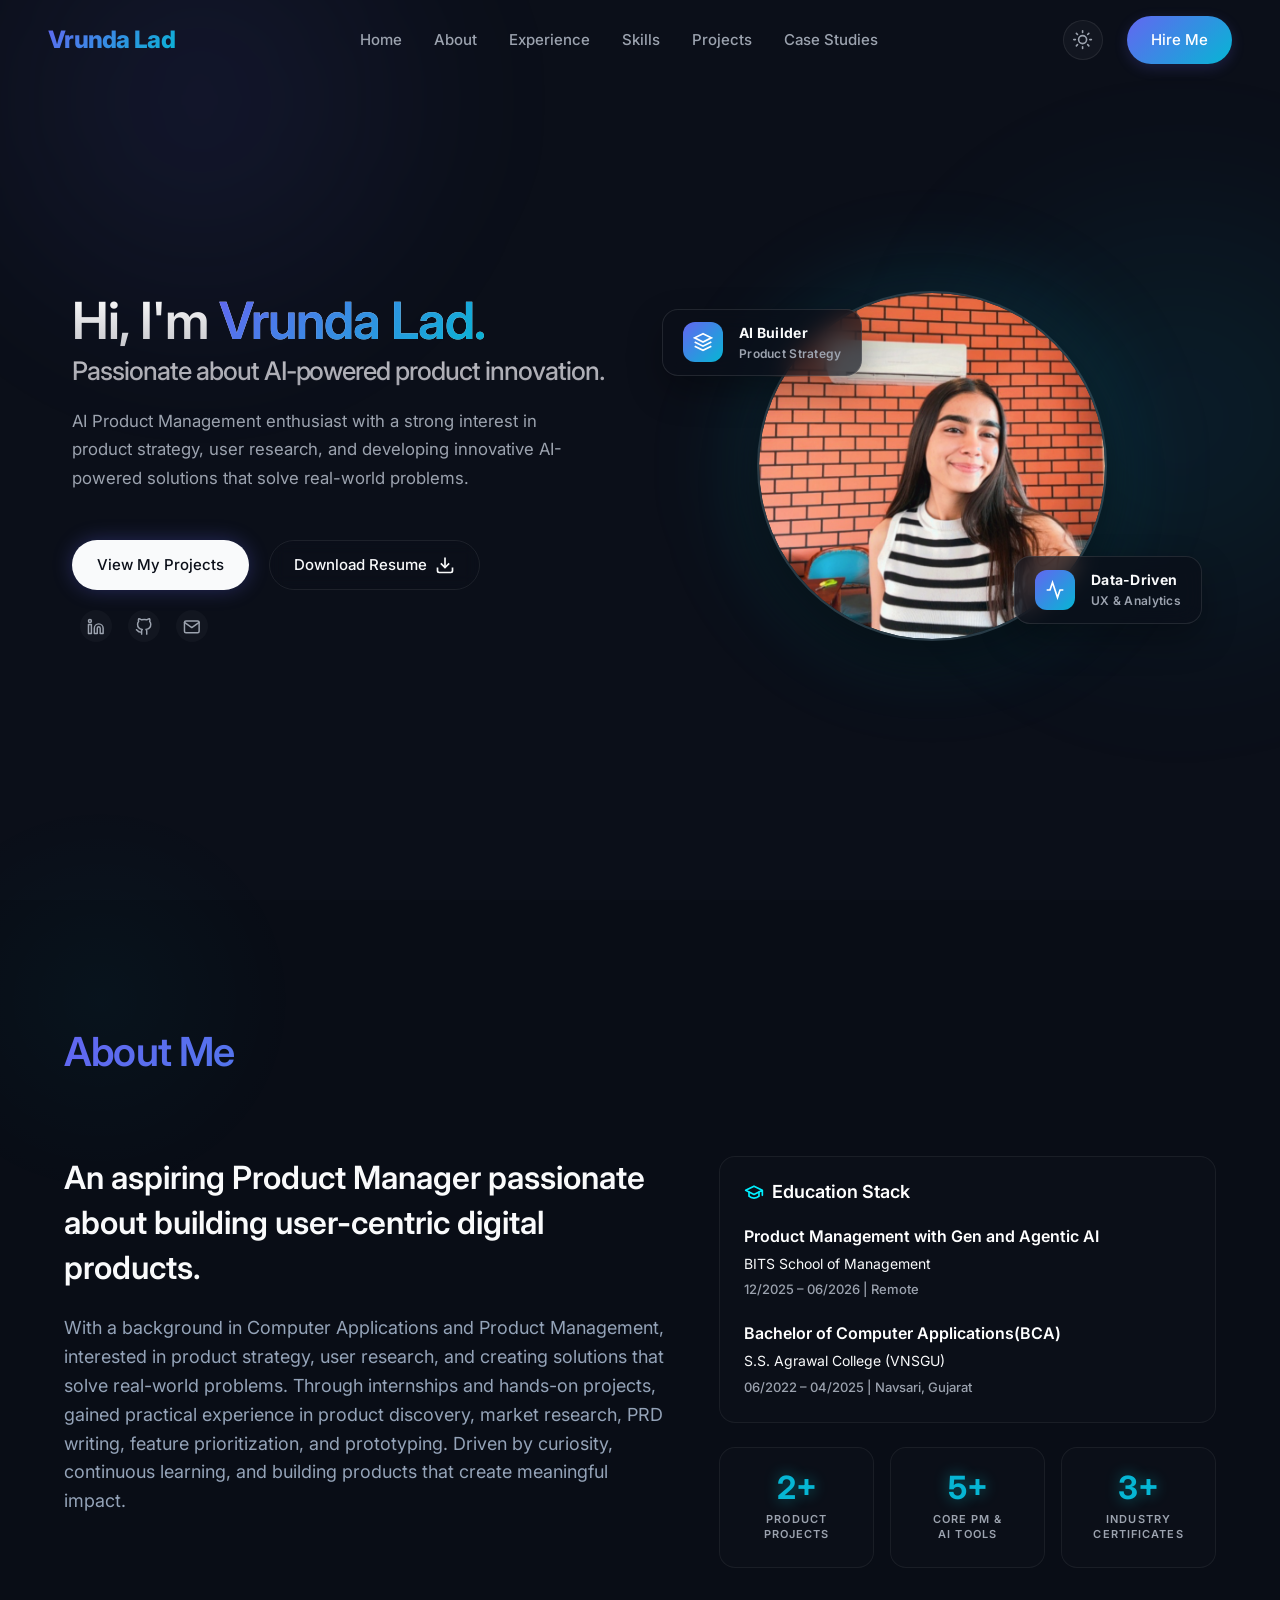
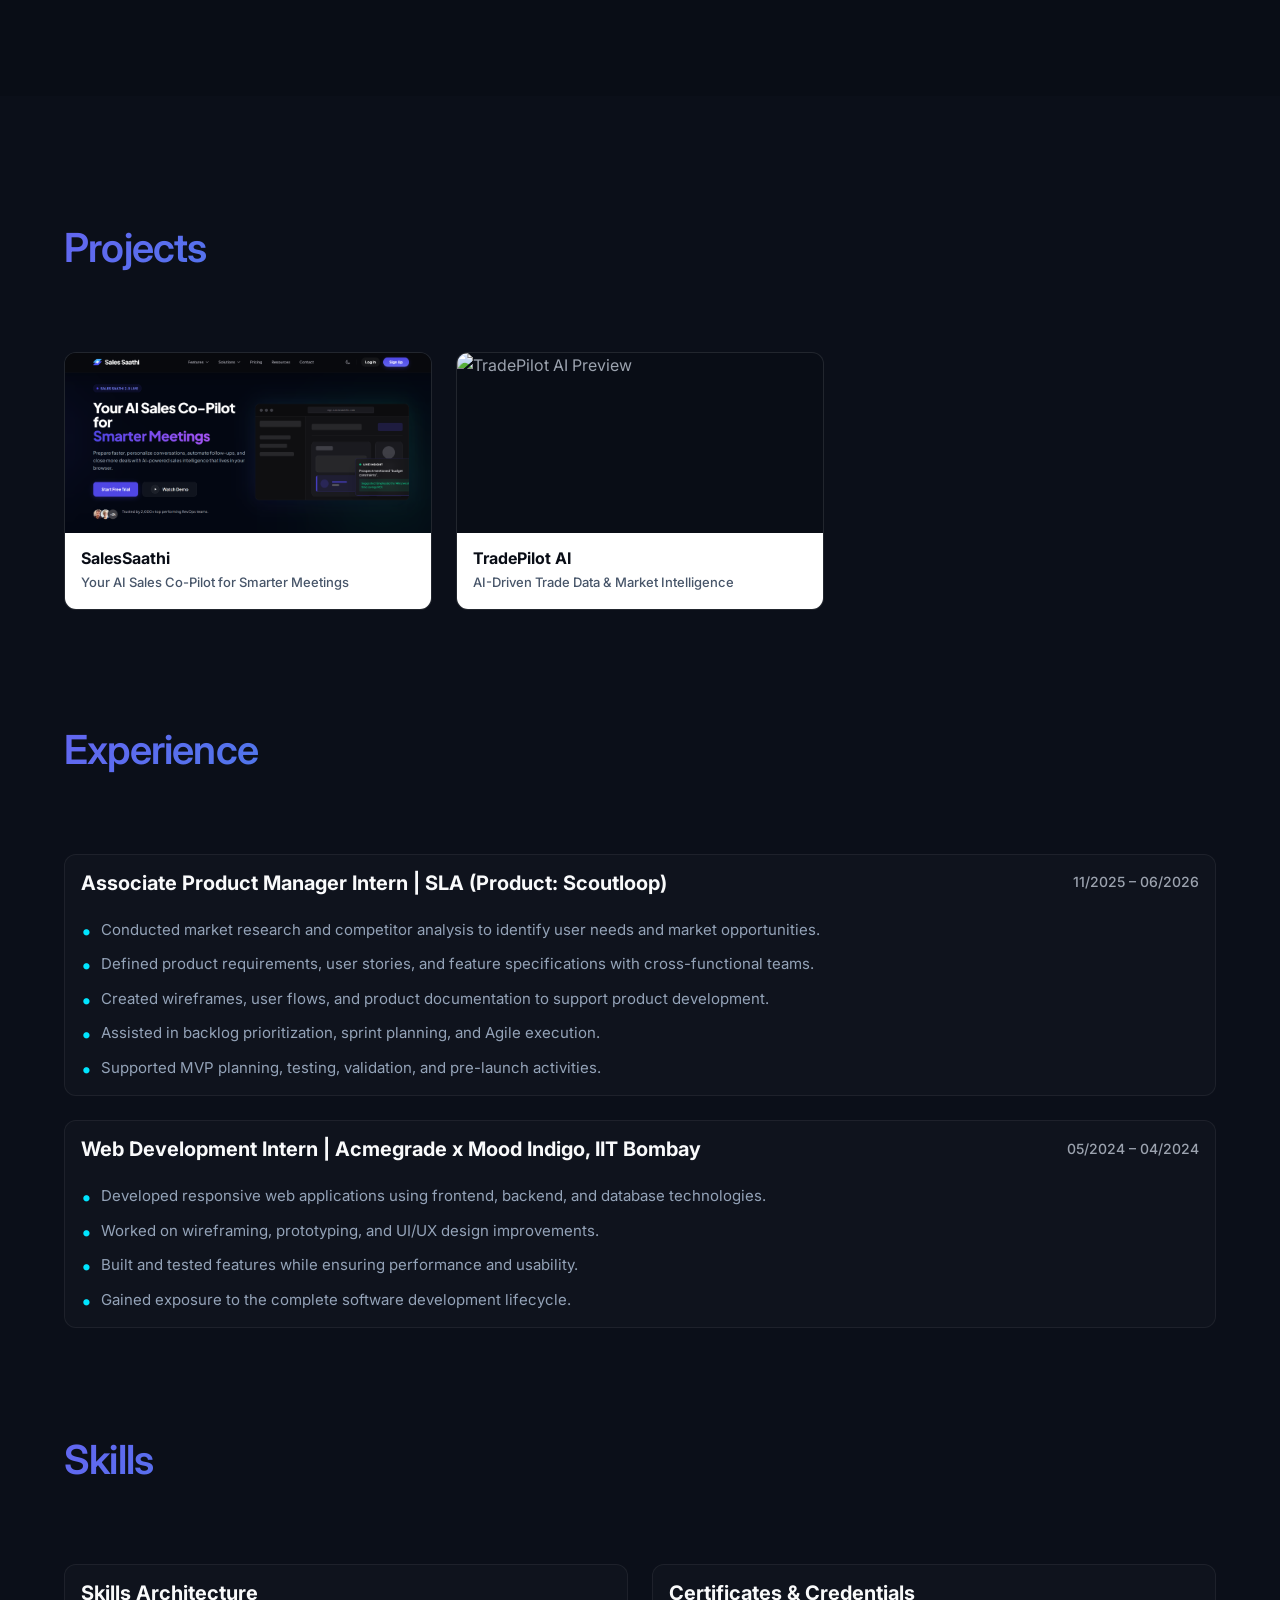
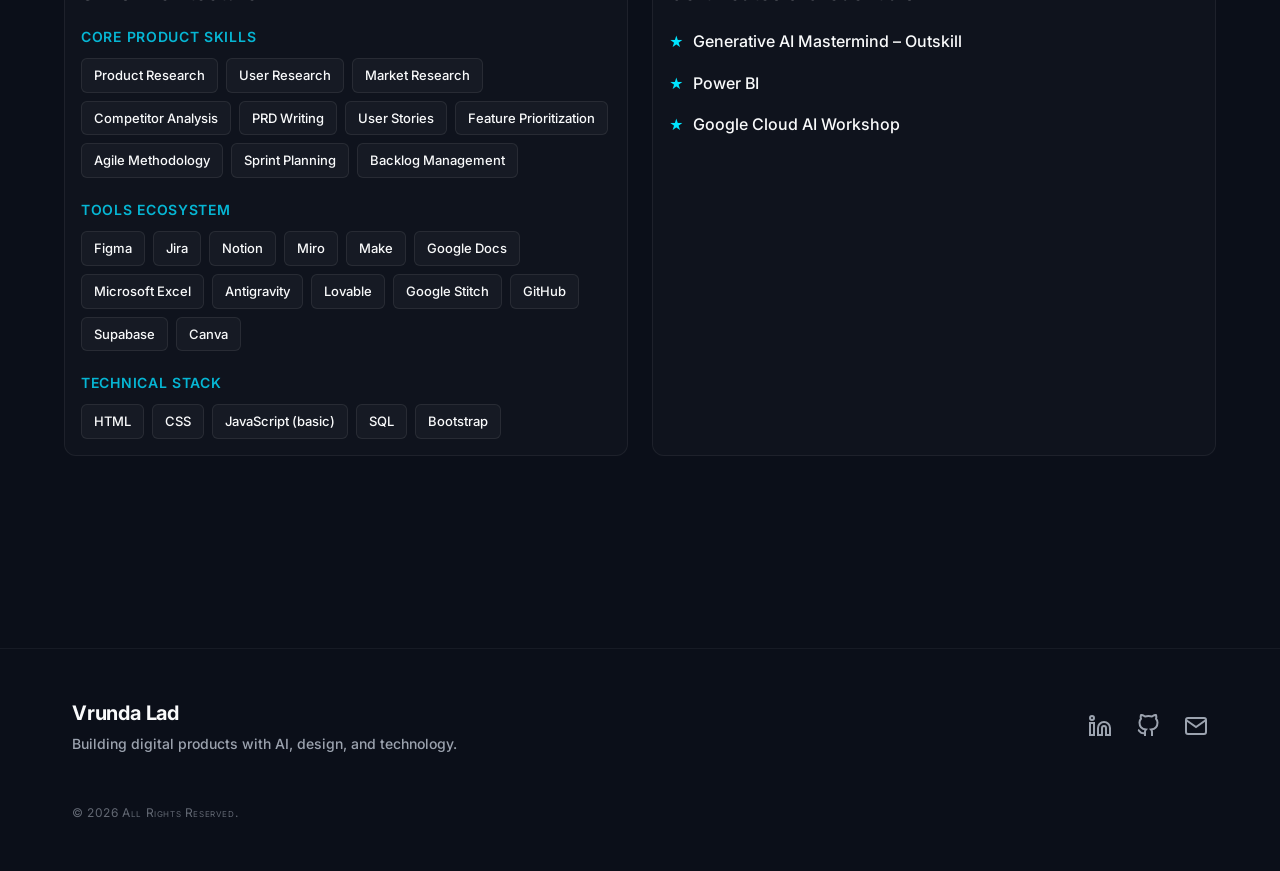
==== index.html @ c56abe82 "all changes" ====
<!DOCTYPE html>
<html lang="en" data-theme="dark">
<head>
    <meta charset="UTF-8">
    <meta name="viewport" content="width=device-width, initial-scale=1.0">
    <title>Portfolio | Associate Product Manager & AI Builder</title>
    <meta name="description" content="I build user-centric digital products using research, design, AI, and technology.">
    
    <!-- Fonts -->
    <link rel="preconnect" href="https://fonts.googleapis.com">
    <link rel="preconnect" href="https://fonts.gstatic.com" crossorigin>
    <link href="https://fonts.googleapis.com/css2?family=Inter:wght@300;400;500;600;700&display=swap" rel="stylesheet">
    
    <!-- CSS -->
    <link rel="stylesheet" href="styles.css">
    
    <!-- Favicon -->
    <link rel="icon" href="data:image/svg+xml,<svg xmlns='http://www.w3.org/2000/svg' viewBox='0 0 100 100'><rect width='100' height='100' rx='20' fill='%230B0F19'/><text x='50' y='55' font-family='Arial, sans-serif' font-size='45' font-weight='bold' fill='%2306B6D4' text-anchor='middle' dominant-baseline='middle'>VL</text></svg>">
</head>
<body>
    <!-- Background Glow Elements -->
    <div class="bg-glow glow-top"></div>
    <div class="bg-glow glow-bottom"></div>

    <!-- Navigation -->
    <nav id="navbar" class="glass-nav">
        <div class="nav-container-full">
            <div class="nav-brand">
                <a href="#home" class="logo">
                    <span class="logo-text text-gradient">Vrunda Lad</span>
                </a>
            </div>
            <div class="nav-menu">
                <ul class="nav-links">
                    <li><a href="#home" class="nav-link">Home</a></li>
                    <li><a href="#about" class="nav-link">About</a></li>
                    <li><a href="#experience" class="nav-link">Experience</a></li>
                    <li><a href="#expertise" class="nav-link">Skills</a></li>
                    <li><a href="#projects" class="nav-link">Projects</a></li>
                    <li><a href="#case-study" class="nav-link">Case Studies</a></li>
                    <!-- <li><a href="#certifications" class="nav-link">Certificates</a></li> -->

                </ul>
            </div>
            <div class="nav-actions">

                <button class="theme-toggle btn-magnetic" id="theme-toggle" aria-label="Toggle Theme">
                    <svg class="sun-icon" viewBox="0 0 24 24" fill="none" stroke="currentColor" stroke-width="2" stroke-linecap="round" stroke-linejoin="round"><circle cx="12" cy="12" r="5"></circle><line x1="12" y1="1" x2="12" y2="3"></line><line x1="12" y1="21" x2="12" y2="23"></line><line x1="4.22" y1="4.22" x2="5.64" y2="5.64"></line><line x1="18.36" y1="18.36" x2="19.78" y2="19.78"></line><line x1="1" y1="12" x2="3" y2="12"></line><line x1="21" y1="12" x2="23" y2="12"></line><line x1="4.22" y1="19.78" x2="5.64" y2="18.36"></line><line x1="18.36" y1="5.64" x2="19.78" y2="4.22"></line></svg>
                    <svg class="moon-icon" viewBox="0 0 24 24" fill="none" stroke="currentColor" stroke-width="2" stroke-linecap="round" stroke-linejoin="round"><path d="M21 12.79A9 9 0 1 1 11.21 3 7 7 0 0 0 21 12.79z"></path></svg>
                </button>
                <a href="mailto:vrundalad49@gmail.com" class="btn btn-accent btn-magnetic">Hire Me</a>
                <button class="mobile-menu-btn" aria-label="Open Menu">
                    <span></span>
                    <span></span>
                    <span></span>
                </button>
            </div>
        </div>
    </nav>

    <main>
        <!-- Advanced Hero Section -->
        <header id="home" class="hero section reveal">
            <div class="container hero-grid">
                
                <!-- Left: Persuasion & Narrative -->
                <div class="hero-left">

                    <h3 class="hero-title animate-text-reveal">
                        Hi, I'm <span class="text-gradient">Vrunda Lad.</span><br>
                        <span style="font-size: 0.5em; display: block; margin-top: 0.2em; font-weight: 500;">Passionate about AI-powered product innovation.</span>
                    </h3>
                    
                    <p class="hero-subtitle animate-text-reveal" style="animation-delay: 0.1s;">
                        AI Product Management enthusiast with a strong interest in product strategy, user research, and developing innovative AI-powered solutions that solve real-world problems.
                    </p>
                    
                    <div class="hero-actions">
                        <a href="#projects" class="btn btn-primary btn-glow btn-magnetic">
                            View My Projects
                        </a>
                        <a href="#resume" class="btn btn-ghost btn-magnetic">
                            Download Resume
                            <svg class="btn-icon" viewBox="0 0 24 24" fill="none" stroke="currentColor" stroke-width="2"><path d="M21 15v4a2 2 0 0 1-2 2H5a2 2 0 0 1-2-2v-4"/><polyline points="7 10 12 15 17 10"/><line x1="12" y1="15" x2="12" y2="3"/></svg>
                        </a>
                        <div style="display: flex; gap: 1rem; margin-left: 0.5rem;">
                            <a href="https://www.linkedin.com/in/vrunda-lad-79642b2a3?utm_source=share_via&utm_content=profile&utm_medium=member_android" target="_blank" class="social-icon" aria-label="LinkedIn">
                                <svg viewBox="0 0 24 24" fill="none" stroke="currentColor" stroke-width="2" stroke-linecap="round" stroke-linejoin="round"><path d="M16 8a6 6 0 0 1 6 6v7h-4v-7a2 2 0 0 0-2-2 2 2 0 0 0-2 2v7h-4v-7a6 6 0 0 1 6-6z"></path><rect x="2" y="9" width="4" height="12"></rect><circle cx="4" cy="4" r="2"></circle></svg>
                            </a>
                            <a href="#" class="social-icon" aria-label="GitHub">
                                <svg viewBox="0 0 24 24" fill="none" stroke="currentColor" stroke-width="2" stroke-linecap="round" stroke-linejoin="round"><path d="M9 19c-5 1.5-5-2.5-7-3m14 6v-3.87a3.37 3.37 0 0 0-.94-2.61c3.14-.35 6.44-1.54 6.44-7A5.44 5.44 0 0 0 20 4.77 5.07 5.07 0 0 0 19.91 1S18.73.65 16 2.48a13.38 13.38 0 0 0-7 0C6.27.65 5.09 1 5.09 1A5.07 5.07 0 0 0 5 4.77a5.44 5.44 0 0 0-1.5 3.78c0 5.42 3.3 6.61 6.44 7A3.37 3.37 0 0 0 9 18.13V22"></path></svg>
                            </a>
                            <a href="mailto:vrundalad49@gmail.com" class="social-icon" aria-label="Email">
                                <svg viewBox="0 0 24 24" fill="none" stroke="currentColor" stroke-width="2" stroke-linecap="round" stroke-linejoin="round"><path d="M4 4h16c1.1 0 2 .9 2 2v12c0 1.1-.9 2-2 2H4c-1.1 0-2-.9-2-2V6c0-1.1.9-2 2-2z"></path><polyline points="22,6 12,13 2,6"></polyline></svg>
                            </a>

                        </div>
                    </div>
                </div>

                <!-- Right: Profile Image Showcase -->
                <div class="hero-right" oncontextmenu="return false;" ondragstart="return false;" style="user-select: none; -webkit-user-drag: none;">
                    <div class="profile-showcase">
                        <div class="profile-glow" style="animation: none !important;"></div>
                        <div class="profile-image-container" style="position: relative;">
                            <!-- Vrunda Lad Profile Photo -->
                            <img src="./profile.jpg" alt="Vrunda Lad" class="profile-img" style="pointer-events: none; -webkit-user-drag: none; user-select: none;">
                        </div>
                        
                        <!-- Floating Tech Badge 1 -->
                        <div class="floating-badge badge-1" style="animation: none !important;">
                            <div class="badge-icon">
                                <svg viewBox="0 0 24 24" fill="none" stroke="currentColor" stroke-width="2"><path d="M12 2L2 7l10 5 10-5-10-5zM2 17l10 5 10-5M2 12l10 5 10-5"></path></svg>
                            </div>
                            <div class="badge-text">
                                <span class="badge-title">AI Builder</span>
                                <span class="badge-desc">Product Strategy</span>
                            </div>
                        </div>

                        <!-- Floating Tech Badge 2 -->
                        <div class="floating-badge badge-2" style="animation: none !important;">
                            <div class="badge-icon">
                                <svg viewBox="0 0 24 24" fill="none" stroke="currentColor" stroke-width="2"><polyline points="22 12 18 12 15 21 9 3 6 12 2 12"></polyline></svg>
                            </div>
                            <div class="badge-text">
                                <span class="badge-title">Data-Driven</span>
                                <span class="badge-desc">UX & Analytics</span>
                            </div>
                        </div>
                    </div>
                </div>
            </div>
        </header>

        <!-- About Section (Bento Architecture) -->
        <section id="about" class="section reveal dashboard-about" style="background-color: #090D16; position: relative;">
            <!-- Glowing radial blob -->
            <div style="position: absolute; top: -100px; left: -100px; width: 400px; height: 400px; background: radial-gradient(circle, rgba(0,240,255,0.03) 0%, transparent 70%); border-radius: 50%; pointer-events: none; z-index: 0;"></div>
            
            <div class="dashboard-container" style="position: relative; z-index: 1;">
                <div class="section-header text-center" style="margin-bottom: 40px;">
                    <h2 class="section-title" style="font-size: 2.5rem; margin-bottom: 1rem;">About Me</h2>
                </div>
                
                <!-- 55/45 Outer Grid -->
                <div class="dash-grid-top dash-grid-about">
                    
                    <!-- Left Column: About Me -->
                    <div class="dash-bio-column reveal-fade-in" style="padding-top: 0;">
                        
                        <h2 class="dash-about-heading" style="font-size: 32px; font-weight: 600; color: var(--c-white); line-height: 1.4; margin-top: 0; margin-bottom: 24px;">An aspiring Product Manager passionate about building user-centric digital products.</h2>
                        
                        <p style="font-size: 18px; line-height: 1.6; color: #94A3B8; margin: 0;">With a background in Computer Applications and Product Management, interested in product strategy, user research, and creating solutions that solve real-world problems. Through internships and hands-on projects, gained practical experience in product discovery, market research, PRD writing, feature prioritization, and prototyping. Driven by curiosity, continuous learning, and building products that create meaningful impact.</p>
                    </div>
                    
                    <!-- Right Column: SaaS Dashboard Stack -->
                    <div class="dash-cards-column" style="display: flex; flex-direction: column; gap: 24px;">
                        
                        <!-- Card 1: Education Stack -->
                        <div class="dash-card" style="background: rgba(255,255,255,0.01); border: 1px solid rgba(255,255,255,0.06); border-radius: 16px; padding: 24px;">
                            <h3 class="dash-card-title" style="display: flex; align-items: center; gap: 8px; margin-bottom: 24px;">
                                <svg width="20" height="20" viewBox="0 0 24 24" fill="none" stroke="#00F0FF" stroke-width="2" stroke-linecap="round" stroke-linejoin="round"><path d="M22 10v6M2 10l10-5 10 5-10 5z"></path><path d="M6 12v5c3 3 9 3 12 0v-5"></path></svg>
                                Education Stack
                            </h3>
                            <div class="dash-list">
                                <div class="dash-list-item-simple">
                                    <h4 class="dash-item-title" style="font-size: 16px; margin-bottom: 4px;">Product Management with Gen and Agentic AI</h4>
                                    <span class="dash-item-subtitle" style="color: var(--c-white); font-size: 14px;">BITS School of Management</span>
                                    <span class="dash-item-meta" style="color: var(--c-gray); font-size: 13px;">12/2025 – 06/2026 | Remote</span>
                                </div>
                                <div class="dash-list-item-simple">
                                    <h4 class="dash-item-title" style="font-size: 16px; margin-bottom: 4px;">Bachelor of Computer Applications(BCA)</h4>
                                    <span class="dash-item-subtitle" style="color: var(--c-white); font-size: 14px;">S.S. Agrawal College (VNSGU)</span>
                                    <span class="dash-item-meta" style="color: var(--c-gray); font-size: 13px;">06/2022 – 04/2025 | Navsari, Gujarat</span>
                                </div>
                            </div>
                        </div>

                        <!-- Card 2: Metrics Grid -->
                        <div class="dash-metrics-grid">
                            <div class="dash-card" style="background: rgba(255,255,255,0.01); border: 1px solid rgba(255,255,255,0.06); border-radius: 16px; padding: 24px; text-align: center; display: flex; flex-direction: column; align-items: center; justify-content: center;">
                                <div style="color: var(--c-cyan); font-size: 32px; font-weight: 700; line-height: 1; margin-bottom: 8px; text-shadow: 0 0 15px rgba(0, 240, 255, 0.4);">2+</div>
                                <div style="color: var(--c-gray); font-size: 11px; font-weight: 600; text-transform: uppercase; letter-spacing: 0.1em; line-height: 1.4;">PRODUCT<br>PROJECTS</div>
                            </div>
                            <div class="dash-card" style="background: rgba(255,255,255,0.01); border: 1px solid rgba(255,255,255,0.06); border-radius: 16px; padding: 24px; text-align: center; display: flex; flex-direction: column; align-items: center; justify-content: center;">
                                <div style="color: var(--c-cyan); font-size: 32px; font-weight: 700; line-height: 1; margin-bottom: 8px; text-shadow: 0 0 15px rgba(0, 240, 255, 0.4);">5+</div>
                                <div style="color: var(--c-gray); font-size: 11px; font-weight: 600; text-transform: uppercase; letter-spacing: 0.1em; line-height: 1.4;">CORE PM &<br>AI TOOLS</div>
                            </div>
                            <div class="dash-card" style="background: rgba(255,255,255,0.01); border: 1px solid rgba(255,255,255,0.06); border-radius: 16px; padding: 24px; text-align: center; display: flex; flex-direction: column; align-items: center; justify-content: center;">
                                <div style="color: var(--c-cyan); font-size: 32px; font-weight: 700; line-height: 1; margin-bottom: 8px; text-shadow: 0 0 15px rgba(0, 240, 255, 0.4);">3+</div>
                                <div style="color: var(--c-gray); font-size: 11px; font-weight: 600; text-transform: uppercase; letter-spacing: 0.1em; line-height: 1.4;">INDUSTRY<br>CERTIFICATES</div>
                            </div>
                        </div>

                    </div>
                </div>
            </div>
        </section>

        <!-- Experience & Projects Showcase Section -->
        <section id="experience-showcase" class="section reveal dashboard-about">
            <div class="dashboard-container">
                <!-- Section 1: Featured Product Projects -->
                <div id="projects" class="section-header text-center" style="margin-bottom: 40px;">
                    <h2 class="section-title" style="font-size: 2.5rem; margin-bottom: 1rem;">Projects</h2>
                </div>
                <div class="project-thumbnail-grid">
                    <!-- Project 1: SalesSaathi -->
                    <div class="project-thumbnail-card" onclick="window.location.href='salessaathi.html'">
                        <div class="project-image-wrapper">
                            <img src="salessaathi.png" alt="SalesSaathi Preview">
                        </div>
                        <div class="project-title-bar">
                            <h4>SalesSaathi</h4>
                            <p>Your AI Sales Co-Pilot for Smarter Meetings</p>
                        </div>
                    </div>
                    
                    <!-- Project 2: TradePilot AI -->
                    <div class="project-thumbnail-card" onclick="window.location.href='tradepilot.html'">
                        <div class="project-image-wrapper">
                            <img src="https://images.unsplash.com/photo-1611162617474-5b21e879e113?auto=format&fit=crop&w=600&q=80" alt="TradePilot AI Preview">
                        </div>
                        <div class="project-title-bar">
                            <h4>TradePilot AI</h4>
                            <p>AI-Driven Trade Data & Market Intelligence</p>
                        </div>
                    </div>
                </div>
                
                <!-- Hidden Project Data for Modal Injection -->
                <div id="project-data-salessaathi" style="display: none;">
                    <div style="display: flex; justify-content: space-between; align-items: center; margin-bottom: 16px; flex-wrap: wrap; gap: 8px;">
                        <h4 style="color: var(--c-white); font-size: 24px; font-weight: 700; margin: 0;">SalesSaathi</h4>
                        <span style="color: var(--c-gray); font-size: 14px; font-weight: 500;">01/2026 – 06/2026</span>
                    </div>
                    <div style="display: flex; gap: 8px; flex-wrap: wrap; margin-bottom: 24px;">
                        <a href="https://www.figma.com/design/vhlQrPaeBIJ8LLnq3ReT4d/sales_saathi?node-id=0-1&t=uH8ctWRYlvKgRRqF-1" target="_blank" class="dash-tag dash-tag-link">
                            Figma
                            <svg width="12" height="12" viewBox="0 0 24 24" fill="none" stroke="currentColor" stroke-width="2" stroke-linecap="round" stroke-linejoin="round"><path d="M18 13v6a2 2 0 0 1-2 2H5a2 2 0 0 1-2-2V8a2 2 0 0 1 2-2h6"></path><polyline points="15 3 21 3 21 9"></polyline><line x1="10" y1="14" x2="21" y2="3"></line></svg>
                        </a>
                        <span class="dash-tag">Jira</span>
                        <span class="dash-tag">Antigravity</span>
                        <span class="dash-tag">Google Stitch</span>
                        <span class="dash-tag">Gemini</span>
                        <span class="dash-tag">Supabase</span>
                    </div>
                    <ul class="dash-bullet-list">
                        <li>Led product discovery, MVP planning, and feature prioritization for a B2B SaaS platform</li>
                        <li>Defined user flows, feature architecture, and product requirements</li>
                        <li>Designed wireframes, high-fidelity UI, and interactive prototypes in Figma</li>
                        <li>Built responsive frontend screens and validated usability.</li>
                    </ul>
                </div>
                
                <div id="project-data-tradepilot" style="display: none;">
                    <div style="display: flex; justify-content: space-between; align-items: center; margin-bottom: 16px; flex-wrap: wrap; gap: 8px;">
                        <h4 style="color: var(--c-white); font-size: 24px; font-weight: 700; margin: 0;">TradePilot AI</h4>
                        <span style="color: var(--c-gray); font-size: 14px; font-weight: 500;"></span>
                    </div>
                    <div style="display: flex; gap: 8px; flex-wrap: wrap; margin-bottom: 24px;">
                        <span class="dash-tag">Supabase</span>
                        <span class="dash-tag">Jira</span>
                        <span class="dash-tag">Figma</span>
                    </div>
                    <ul class="dash-bullet-list">
                        <li>Defined product vision, PRD, roadmap, and MVP scope from ideation to execution</li>
                        <li>Conducted user research and competitor analysis to identify product opportunities</li>
                        <li>Managed Agile workflows, epics, user stories, and sprint planning</li>
                        <li>Designed end-to-end user experience and integrated backend services using Supabase.</li>
                    </ul>
                </div>




                <!-- Section 2: Professional Deep-Dive -->
                <div id="experience" class="section-header text-center" style="margin-top: 60px; margin-bottom: 40px;">
                    <h2 class="section-title" style="font-size: 2.5rem; margin-bottom: 1rem;">Experience</h2>
                </div>
                <div class="dash-cards-column" style="gap: 24px; margin-bottom: 24px;">
                    <!-- Associate Product Manager Intern -->
                    <div class="dash-card dash-card-compact">
                        <div style="display: flex; justify-content: space-between; align-items: center; margin-bottom: 24px;">
                            <h4 style="color: var(--c-white); font-size: 20px; font-weight: 700;">Associate Product Manager Intern | SLA (Product: Scoutloop)</h4>
                            <span style="color: var(--c-gray); font-size: 14px; font-weight: 500;">11/2025 – 06/2026</span>
                        </div>
                        <ul class="dash-bullet-list">
                            <li>Conducted market research and competitor analysis to identify user needs and market opportunities.</li>
                            <li>Defined product requirements, user stories, and feature specifications with cross-functional teams.</li>
                            <li>Created wireframes, user flows, and product documentation to support product development.</li>
                            <li>Assisted in backlog prioritization, sprint planning, and Agile execution.</li>
                            <li>Supported MVP planning, testing, validation, and pre-launch activities.</li>
                        </ul>
                    </div>
                    <!-- Web Development Intern -->
                    <div class="dash-card dash-card-compact">
                        <div style="display: flex; justify-content: space-between; align-items: center; margin-bottom: 24px;">
                            <h4 style="color: var(--c-white); font-size: 20px; font-weight: 700;">Web Development Intern | Acmegrade x Mood Indigo, IIT Bombay</h4>
                            <span style="color: var(--c-gray); font-size: 14px; font-weight: 500;">05/2024 – 04/2024</span>
                        </div>
                        <ul class="dash-bullet-list">
                            <li>Developed responsive web applications using frontend, backend, and database technologies.</li>
                            <li>Worked on wireframing, prototyping, and UI/UX design improvements.</li>
                            <li>Built and tested features while ensuring performance and usability.</li>
                            <li>Gained exposure to the complete software development lifecycle.</li>
                        </ul>
                    </div>
                </div>

                <!-- Section 3: Bottom Split Grid (Skills) -->
                <div id="expertise" class="section-header text-center" style="margin-top: 60px; margin-bottom: 40px;">
                    <h2 class="section-title" style="font-size: 2.5rem; margin-bottom: 1rem;">Skills</h2>
                </div>
                <div class="dash-grid-top" style="gap: 24px;">
                    <!-- Left Card: Skills Architecture -->
                    <div class="dash-card dash-card-compact">
                        <h4 style="color: var(--c-white); font-size: 20px; font-weight: 700; margin-bottom: 24px;">Skills Architecture</h4>
                        
                        <h5 style="color: var(--c-cyan); font-size: 14px; text-transform: uppercase; letter-spacing: 0.05em; margin-bottom: 12px;">Core Product Skills</h5>
                        <div style="display: flex; flex-wrap: wrap; gap: 8px; margin-bottom: 24px;">
                            <span class="dash-tag">Product Research</span>
                            <span class="dash-tag">User Research</span>
                            <span class="dash-tag">Market Research</span>
                            <span class="dash-tag">Competitor Analysis</span>
                            <span class="dash-tag">PRD Writing</span>
                            <span class="dash-tag">User Stories</span>
                            <span class="dash-tag">Feature Prioritization</span>
                            <span class="dash-tag">Agile Methodology</span>
                            <span class="dash-tag">Sprint Planning</span>
                            <span class="dash-tag">Backlog Management</span>
                        </div>

                        <h5 style="color: var(--c-cyan); font-size: 14px; text-transform: uppercase; letter-spacing: 0.05em; margin-bottom: 12px;">Tools Ecosystem</h5>
                        <div style="display: flex; flex-wrap: wrap; gap: 8px; margin-bottom: 24px;">
                            <span class="dash-tag">Figma</span>
                            <span class="dash-tag">Jira</span>
                            <span class="dash-tag">Notion</span>
                            <span class="dash-tag">Miro</span>
                            <span class="dash-tag">Make</span>
                            <span class="dash-tag">Google Docs</span>
                            <span class="dash-tag">Microsoft Excel</span>
                            <span class="dash-tag">Antigravity</span>
                            <span class="dash-tag">Lovable</span>
                            <span class="dash-tag">Google Stitch</span>
                            <span class="dash-tag">GitHub</span>
                            <span class="dash-tag">Supabase</span>
                            <span class="dash-tag">Canva</span>
                        </div>

                        <h5 style="color: var(--c-cyan); font-size: 14px; text-transform: uppercase; letter-spacing: 0.05em; margin-bottom: 12px;">Technical Stack</h5>
                        <div style="display: flex; flex-wrap: wrap; gap: 8px;">
                            <span class="dash-tag">HTML</span>
                            <span class="dash-tag">CSS</span>
                            <span class="dash-tag">JavaScript (basic)</span>
                            <span class="dash-tag">SQL</span>
                            <span class="dash-tag">Bootstrap</span>
                        </div>
                    </div>

                    <!-- Right Card: Certificates & Credentials -->
                    <div class="dash-card dash-card-compact">
                        <h4 style="color: var(--c-white); font-size: 20px; font-weight: 700; margin-bottom: 24px;">Certificates & Credentials</h4>
                        <ul class="dash-credentials-list">
                            <li>Generative AI Mastermind – Outskill</li>
                            <li>Power BI</li>
                            <li>Google Cloud AI Workshop</li>
                        </ul>
                    </div>
                </div>
            </div>
        </section>



        <!-- Design & Artifact Showcase Section HELD FOR LATER
        <section id="artifacts" class="section reveal">
            <div class="container">
                <div class="section-header text-center">
                    <h3 class="section-title">Design & Artifact Showcase</h3>
                </div>

                <div class="taxonomy-filters">
                    <div class="filter-track">
                        <button class="filter-pill active" data-filter="all">All Assets</button>
                        <button class="filter-pill" data-filter="wireframes">Wireframes</button>
                        <button class="filter-pill" data-filter="user-flows">User Flows</button>
                        <button class="filter-pill" data-filter="dashboards">Dashboards</button>
                        <button class="filter-pill" data-filter="mobile-ui">Mobile UI</button>
                    </div>
                </div>

                <div class="media-matrix">
                    <div class="artifact-card" data-category="dashboards" data-image="https://images.unsplash.com/photo-1551288049-bebda4e38f71?auto=format&fit=crop&w=800&q=80">
                        <div class="artifact-visual">
                            <div class="ambient-glow"></div>
                            <img src="https://images.unsplash.com/photo-1551288049-bebda4e38f71?auto=format&fit=crop&w=800&q=80" alt="SalesAathi Data Dashboard">
                            <span class="tech-badge-abs">Figma</span>
                            <div class="hover-overlay">
                                <span class="overlay-action">View Blueprint Specs</span>
                            </div>
                        </div>
                        <div class="artifact-meta">
                            <h4>SalesAathi Data Dashboard</h4>
                            <p>High-Density B2B Interface</p>
                        </div>
                    </div>

                    <div class="artifact-card" data-category="mobile-ui" data-image="https://images.unsplash.com/photo-1512941937669-90a1b58e7e9c?auto=format&fit=crop&w=800&q=80">
                        <div class="artifact-visual">
                            <div class="ambient-glow"></div>
                            <img src="https://images.unsplash.com/photo-1512941937669-90a1b58e7e9c?auto=format&fit=crop&w=800&q=80" alt="TradePilot iOS App">
                            <span class="tech-badge-abs">Lovable</span>
                            <div class="hover-overlay">
                                <span class="overlay-action">View Mobile Specs</span>
                            </div>
                        </div>
                        <div class="artifact-meta">
                            <h4>TradePilot iOS Layout</h4>
                            <p>Mobile Trading Component System</p>
                        </div>
                    </div>

                    <div class="artifact-card" data-category="user-flows" data-image="https://images.unsplash.com/photo-1618761714954-0b8cd0026356?auto=format&fit=crop&w=1200&q=80">
                        <div class="artifact-visual">
                            <div class="ambient-glow"></div>
                            <img src="https://images.unsplash.com/photo-1618761714954-0b8cd0026356?auto=format&fit=crop&w=1200&q=80" alt="Onboarding User Flow">
                            <span class="tech-badge-abs">Miro</span>
                            <div class="hover-overlay">
                                <span class="overlay-action">View Journey Map</span>
                            </div>
                        </div>
                        <div class="artifact-meta">
                            <h4>Enterprise Onboarding Flow</h4>
                            <p>Behavioral Pathway Mapping</p>
                        </div>
                    </div>

                    <div class="artifact-card" data-category="wireframes" data-image="https://images.unsplash.com/photo-1581291518633-83b4ebd1d83e?auto=format&fit=crop&w=800&q=80">
                        <div class="artifact-visual">
                            <div class="ambient-glow"></div>
                            <img src="https://images.unsplash.com/photo-1581291518633-83b4ebd1d83e?auto=format&fit=crop&w=800&q=80" alt="Low-Fidelity Wireframes">
                            <span class="tech-badge-abs">Balsamiq</span>
                            <div class="hover-overlay">
                                <span class="overlay-action">View Structural Specs</span>
                            </div>
                        </div>
                        <div class="artifact-meta">
                            <h4>Information Architecture</h4>
                            <p>Low-Fidelity Structural Blueprints</p>
                        </div>
                    </div>
                </div>
            </div>
        </section>
        -->



        <!-- Professional Credentials Section
        <section id="certifications" class="section reveal">
            <div class="container">
                <div class="section-header text-center">
                    <h2 class="section-label">06 // TRUST & VALIDATION</h2>
                    <h3 class="section-title">Professional Credentials</h3>
                    <p class="section-description">Verifiable certifications in AI, Data Architecture, and Cloud Engineering.</p>
                </div>
                
                <div class="credentials-grid">
                    
                    <div class="cred-card group">
                        <div class="cred-visual">
                            <div class="cred-glow"></div>
                            <img src="https://images.unsplash.com/photo-1677442136019-21780ecad995?auto=format&fit=crop&w=800&q=80" alt="Generative AI Mastermind">
                        </div>
                        <div class="cred-content">
                            <div class="cred-meta">
                                <h4>Generative AI Mastermind</h4>
                                <p>Top-Tier Tech Academy</p>
                            </div>
                            <a href="#" class="cred-verify-btn">
                                <span>Verify Credential</span>
                                <svg viewBox="0 0 24 24" fill="none" stroke="currentColor" stroke-width="2"><line x1="7" y1="17" x2="17" y2="7"></line><polyline points="7 7 17 7 17 17"></polyline></svg>
                            </a>
                        </div>
                    </div>
                    
                    
                    <div class="cred-card group">
                        <div class="cred-visual">
                            <div class="cred-glow"></div>
                            <img src="https://images.unsplash.com/photo-1551288049-bebda4e38f71?auto=format&fit=crop&w=800&q=80" alt="Microsoft Power BI Data Analyst">
                        </div>
                        <div class="cred-content">
                            <div class="cred-meta">
                                <h4>Microsoft Power BI Data Analyst Professional</h4>
                                <p>Microsoft</p>
                            </div>
                            <a href="#" class="cred-verify-btn">
                                <span>Verify Credential</span>
                                <svg viewBox="0 0 24 24" fill="none" stroke="currentColor" stroke-width="2"><line x1="7" y1="17" x2="17" y2="7"></line><polyline points="7 7 17 7 17 17"></polyline></svg>
                            </a>
                        </div>
                    </div>

                    
                    <div class="cred-card group">
                        <div class="cred-visual">
                            <div class="cred-glow"></div>
                            <img src="https://images.unsplash.com/photo-1593642632823-8f785ba67e45?auto=format&fit=crop&w=800&q=80" alt="Google Cloud AI Workshop">
                        </div>
                        <div class="cred-content">
                            <div class="cred-meta">
                                <h4>Google Cloud AI Workshop Certification</h4>
                                <p>Google Cloud Platform (GCP)</p>
                            </div>
                            <a href="#" class="cred-verify-btn">
                                <span>Verify Credential</span>
                                <svg viewBox="0 0 24 24" fill="none" stroke="currentColor" stroke-width="2"><line x1="7" y1="17" x2="17" y2="7"></line><polyline points="7 7 17 7 17 17"></polyline></svg>
                            </a>
                        </div>
                    </div>
                </div>
            </div>
        </section>
        -->
    </main>



    <!-- Closing Footer (Anchor Component) -->
    <footer class="footer-anchor section reveal">
        <div class="container footer-fluid">
            <!-- Left Block: Signature -->
            <div class="footer-signature">
                <span class="brand-identifier">Vrunda Lad</span>
                <span class="focus-tagline">Building digital products with AI, design, and technology.</span>
            </div>
            
            <!-- Center/Right Block: Vector Matrix -->
            <div class="footer-vectors">
                <a href="https://www.linkedin.com/in/vrunda-lad-79642b2a3?utm_source=share_via&utm_content=profile&utm_medium=member_android" target="_blank" class="footer-icon-link" aria-label="LinkedIn">
                    <svg viewBox="0 0 24 24" fill="none" stroke="currentColor" stroke-width="2"><path d="M16 8a6 6 0 0 1 6 6v7h-4v-7a2 2 0 0 0-2-2 2 2 0 0 0-2 2v7h-4v-7a6 6 0 0 1 6-6z"></path><rect x="2" y="9" width="4" height="12"></rect><circle cx="4" cy="4" r="2"></circle></svg>
                </a>
                <a href="https://github.com/vrundalad" target="_blank" class="footer-icon-link" aria-label="GitHub">
                    <svg viewBox="0 0 24 24" fill="none" stroke="currentColor" stroke-width="2"><path d="M9 19c-5 1.5-5-2.5-7-3m14 6v-3.87a3.37 3.37 0 0 0-.94-2.61c3.14-.35 6.44-1.54 6.44-7A5.44 5.44 0 0 0 20 4.77 5.07 5.07 0 0 0 19.91 1S18.73.65 16 2.48a13.38 13.38 0 0 0-7 0C6.27.65 5.09 1 5.09 1A5.07 5.07 0 0 0 5 4.77a5.44 5.44 0 0 0-1.5 3.78c0 5.42 3.3 6.61 6.44 7A3.37 3.37 0 0 0 9 18.13V22"></path></svg>
                </a>
                <a href="mailto:vrundalad49@gmail.com" class="footer-icon-link" aria-label="Email">
                    <svg viewBox="0 0 24 24" fill="none" stroke="currentColor" stroke-width="2"><path d="M4 4h16c1.1 0 2 .9 2 2v12c0 1.1-.9 2-2 2H4c-1.1 0-2-.9-2-2V6c0-1.1.9-2 2-2z"></path><polyline points="22,6 12,13 2,6"></polyline></svg>
                </a>
            </div>
            
            <!-- Baseline Boundary: Legal Ledger -->
            <div class="footer-legal">
                <p>&copy; 2026 All Rights Reserved.</p>
            </div>
        </div>
    </footer>

    <!-- Lightbox Modal -->
    <div class="lightbox-modal" id="lightbox-modal">
        <div class="lightbox-backdrop"></div>
        <button class="lightbox-close" aria-label="Close Modal">
            <svg viewBox="0 0 24 24" fill="none" stroke="currentColor" stroke-width="2"><line x1="18" y1="6" x2="6" y2="18"></line><line x1="6" y1="6" x2="18" y2="18"></line></svg>
        </button>
        <div class="lightbox-content">
            <img src="" alt="Artifact View" class="lightbox-image" id="lightbox-image">
            <div class="lightbox-controls">
                <button class="lightbox-prev" aria-label="Previous Image">
                    <svg viewBox="0 0 24 24" fill="none" stroke="currentColor" stroke-width="2"><polyline points="15 18 9 12 15 6"></polyline></svg>
                </button>
                <button class="lightbox-next" aria-label="Next Image">
                    <svg viewBox="0 0 24 24" fill="none" stroke="currentColor" stroke-width="2"><polyline points="9 18 15 12 9 6"></polyline></svg>
                </button>
            </div>
        </div>
    </div>

    <!-- Project Detail Modal -->
    <div id="project-detail-modal" class="project-modal-overlay">
        <div class="project-modal-content">
            <button class="close-project-modal" onclick="closeProjectModal()">
                <svg width="24" height="24" viewBox="0 0 24 24" fill="none" stroke="currentColor" stroke-width="2"><line x1="18" y1="6" x2="6" y2="18"></line><line x1="6" y1="6" x2="18" y2="18"></line></svg>
            </button>
            <div id="project-modal-body">
                <!-- Dynamic Content Injected Here -->
            </div>
        </div>
    </div>

    <script src="script.js"></script>
    <script>
        // Predictive Anti-Screenshot Script
        (function() {
            const img = document.querySelector('.profile-img');
            if (!img) return;

            function hide() {
                img.style.visibility = 'hidden';
                img.style.opacity = '0';
                img.style.transition = 'none'; // Instant hide
            }

            function show() {
                img.style.visibility = 'visible';
                img.style.opacity = '1';
                img.style.transition = 'opacity 0.2s';
            }

            // Hide when mouse leaves window or window loses focus
            document.addEventListener('mouseleave', hide);
            document.addEventListener('mouseenter', show);
            window.addEventListener('blur', hide);
            window.addEventListener('focus', show);
            document.addEventListener('visibilitychange', () => document.hidden ? hide() : show());

            // PREDICTIVE KEYBOARD BLOCKER
            // Instantly blurs the image the millisecond a modifier key (Win, Shift, Mac Cmd) is pressed down.
            // By the time 'S' or '4' is pressed to trigger the screenshot, the image is already gone!
            document.addEventListener('keydown', (e) => {
                const triggerKeys = ['Meta', 'Shift', 'Alt', 'Control', 'OS', 'PrintScreen'];
                if (triggerKeys.includes(e.key) || e.keyCode === 44 || e.metaKey || e.shiftKey || e.ctrlKey || e.altKey) {
                    hide();
                    if (e.key === 'PrintScreen' || e.keyCode === 44) {
                        navigator.clipboard.writeText('');
                        setTimeout(show, 3000);
                    }
                }
            });

            document.addEventListener('keyup', (e) => {
                // Only show again if NO modifier keys are currently being held down
                if (!e.metaKey && !e.shiftKey && !e.altKey && !e.ctrlKey) {
                    show();
                }
            });
            
            // Disable right click globally
            document.addEventListener('contextmenu', e => e.preventDefault());
            
            // Mobile specific protections
            img.style.webkitTouchCallout = 'none';
        })();
    </script>
</body>
</html>
---- styles.css ----
/* =========================================
   CSS Custom Properties & Reset
   ========================================= */
:root {
    /* Colors */
    --c-navy: #0B0F19;
    --c-navy-light: #131A2A;
    --c-indigo: #6366F1;
    --c-cyan: #06B6D4;
    --c-white: #F9FAFB;
    --c-gray: #9CA3AF;
    --c-gray-dark: #4B5563;
    
    /* Surfaces & Borders for Glassmorphism */
    --surface: rgba(255, 255, 255, 0.03);
    --surface-hover: rgba(255, 255, 255, 0.06);
    --border: rgba(255, 255, 255, 0.08);
    --border-hover: rgba(255, 255, 255, 0.15);

    /* Typography */
    --font-sans: 'Inter', -apple-system, BlinkMacSystemFont, "Segoe UI", Roboto, Helvetica, Arial, sans-serif;
    
    /* Transitions */
    --trans-fast: 0.2s cubic-bezier(0.4, 0, 0.2, 1);
    --trans-normal: 0.4s cubic-bezier(0.4, 0, 0.2, 1);
}

[data-theme='light'] {
    --c-navy: #F9FAFB;
    --c-navy-light: #FFFFFF;
    --c-white: #0B0F19;
    --c-gray: #4B5563;
    --c-gray-dark: #9CA3AF;
    
    --surface: rgba(0, 0, 0, 0.03);
    --surface-hover: rgba(0, 0, 0, 0.06);
    --border: rgba(0, 0, 0, 0.08);
    --border-hover: rgba(0, 0, 0, 0.15);
}

*, *::before, *::after {
    box-sizing: border-box;
    margin: 0;
    padding: 0;
}

html {
    scroll-behavior: smooth;
}

body {
    background-color: var(--c-navy);
    color: var(--c-gray);
    font-family: var(--font-sans);
    line-height: 1.6;
    -webkit-font-smoothing: antialiased;
    -moz-osx-font-smoothing: grayscale;
    overflow-x: hidden;
}

::selection {
    background-color: var(--c-indigo);
    color: var(--c-white);
}

h1, h2, h3, h4, h5, h6 {
    color: var(--c-white);
    line-height: 1.2;
    font-weight: 600;
}

a {
    color: inherit;
    text-decoration: none;
    transition: color var(--trans-fast);
}

ul {
    list-style: none;
}

/* =========================================
   Layout & Utilities
   ========================================= */
.container {
    width: 100%;
    max-width: 1200px;
    margin: 0 auto;
    padding: 0 2rem;
}

.section {
    padding: 8rem 0;
    position: relative;
}

.section-header {
    margin-bottom: 4rem;
    text-align: left;
}

.section-title {
    font-size: 2.5rem;
    letter-spacing: -0.02em;
    margin-bottom: 1rem;
    background: linear-gradient(135deg, var(--c-indigo), var(--c-cyan));
    -webkit-background-clip: text;
    -webkit-text-fill-color: transparent;
    background-clip: text;
}

.section-description {
    font-size: 1.125rem;
    max-width: 600px;
}

.text-gradient {
    background: linear-gradient(135deg, var(--c-indigo), var(--c-cyan));
    -webkit-background-clip: text;
    -webkit-text-fill-color: transparent;
    background-clip: text;
}

/* Background Glow */
.bg-glow {
    position: absolute;
    width: 600px;
    height: 600px;
    background: radial-gradient(circle, rgba(99,102,241,0.1) 0%, rgba(11,15,25,0) 70%);
    border-radius: 50%;
    pointer-events: none;
    z-index: -1;
    filter: blur(60px);
}

.glow-top {
    top: -200px;
    left: -100px;
}

.glow-bottom {
    bottom: 20%;
    right: -200px;
    background: radial-gradient(circle, rgba(6,182,212,0.1) 0%, rgba(11,15,25,0) 70%);
}

/* Scroll Reveal */
.reveal {
    opacity: 0;
    transform: translateY(30px);
    transition: opacity 0.8s ease, transform 0.8s ease;
}

.reveal.visible {
    opacity: 1;
    transform: translateY(0);
}

/* =========================================
   Components
   ========================================= */
/* Buttons */
.btn {
    display: inline-flex;
    align-items: center;
    justify-content: center;
    padding: 0.75rem 1.5rem;
    border-radius: 9999px;
    font-weight: 500;
    font-size: 0.9375rem;
    cursor: pointer;
    border: 1px solid transparent;
    transition: all var(--trans-fast);
    /* For magnetic effect */
    will-change: transform;
}

.btn-primary {
    background-color: var(--c-white);
    color: var(--c-navy);
    box-shadow: 0 4px 14px rgba(255,255,255,0.1);
}

.btn-primary:hover {
    box-shadow: 0 6px 20px rgba(255,255,255,0.2);
    transform: translateY(-1px);
}

.btn-accent {
    background: linear-gradient(135deg, var(--c-indigo), var(--c-cyan));
    color: white;
    box-shadow: 0 4px 14px rgba(99, 102, 241, 0.2);
    border: none;
}

.btn-accent:hover {
    box-shadow: 0 6px 20px rgba(99, 102, 241, 0.4);
    transform: translateY(-1px);
}

.btn-secondary {
    background-color: var(--surface);
    color: var(--c-white);
    border-color: var(--border);
    backdrop-filter: blur(10px);
}

.btn-secondary:hover {
    background-color: var(--surface-hover);
    border-color: var(--border-hover);
}

.btn-large {
    padding: 1rem 2rem;
    font-size: 1.125rem;
}

.badge {
    display: inline-block;
    padding: 0.25rem 0.75rem;
    border-radius: 9999px;
    background: rgba(99,102,241,0.1);
    color: var(--c-indigo);
    border: 1px solid rgba(99,102,241,0.2);
    font-size: 0.875rem;
    font-weight: 500;
    margin-bottom: 2rem;
}

/* Navigation */
.glass-nav {
    position: fixed;
    top: 0;
    left: 0;
    width: 100%;
    z-index: 1000;
    background: rgba(var(--nav-bg-rgb, 11, 15, 25), 0);
    border-bottom: 1px solid transparent;
    transition: background 0.4s ease, border-bottom 0.4s ease, backdrop-filter 0.4s ease, box-shadow 0.4s ease;
}

.glass-nav.scrolled {
    backdrop-filter: blur(12px);
    -webkit-backdrop-filter: blur(12px);
    background: rgba(var(--nav-bg-rgb, 11, 15, 25), 0.75);
    border-bottom: 1px solid var(--border);
    box-shadow: 0 4px 30px rgba(0, 0, 0, 0.1);
}

[data-theme="dark"] {
    --nav-bg-rgb: 11, 15, 25;
}
[data-theme="light"] {
    --nav-bg-rgb: 255, 255, 255;
}

.nav-container-full {
    display: flex;
    justify-content: space-between;
    align-items: center;
    height: 5rem;
    padding: 0 3rem;
    max-width: 1600px;
    margin: 0 auto;
}

.nav-brand .logo {
    display: flex;
    align-items: center;
    font-weight: 800;
    font-size: 1.5rem;
    letter-spacing: -0.03em;
}

.logo-text {
    font-family: var(--font-sans);
}

.nav-menu {
    flex: 1;
    display: flex;
    justify-content: center;
}

.nav-links {
    display: flex;
    gap: 2rem;
    align-items: center;
}

.nav-link {
    font-size: 0.9375rem;
    font-weight: 500;
    color: var(--c-gray);
    position: relative;
    padding: 0.5rem 0;
    transition: color 0.3s ease;
}

.nav-link::after {
    content: '';
    position: absolute;
    bottom: 0;
    left: 0;
    width: 0;
    height: 2px;
    background: var(--c-indigo);
    transition: width 0.3s ease;
    border-radius: 2px;
}

.nav-link:hover, .nav-link.active {
    color: var(--c-white);
}

.nav-link:hover::after, .nav-link.active::after {
    width: 100%;
}

.nav-actions {
    display: flex;
    align-items: center;
    gap: 1.5rem;
}

.nav-socials {
    display: flex;
    align-items: center;
    gap: 1rem;
    border-right: 1px solid var(--border);
    padding-right: 1.5rem;
}

.social-icon {
    display: flex;
    align-items: center;
    justify-content: center;
    width: 2rem;
    height: 2rem;
    color: var(--c-gray);
    border-radius: 50%;
    background: var(--surface);
    transition: all 0.3s cubic-bezier(0.175, 0.885, 0.32, 1.275);
}

.social-icon svg {
    width: 1.1rem;
    height: 1.1rem;
}

.social-icon:hover {
    color: var(--c-white);
    background: var(--c-indigo);
    transform: translateY(-3px) scale(1.1);
    box-shadow: 0 4px 12px rgba(99, 102, 241, 0.3);
}

.theme-toggle {
    display: flex;
    align-items: center;
    justify-content: center;
    width: 2.5rem;
    height: 2.5rem;
    border-radius: 50%;
    background: var(--surface);
    border: 1px solid var(--border);
    color: var(--c-gray);
    cursor: pointer;
    transition: all 0.3s ease;
    position: relative;
    overflow: hidden;
}

.theme-toggle:hover {
    background: var(--surface-hover);
    color: var(--c-white);
}

.theme-toggle svg {
    width: 1.2rem;
    height: 1.2rem;
    position: absolute;
    transition: all 0.4s cubic-bezier(0.4, 0, 0.2, 1);
}

[data-theme='dark'] .sun-icon {
    opacity: 1;
    transform: translateY(0) rotate(0);
}

[data-theme='dark'] .moon-icon {
    opacity: 0;
    transform: translateY(20px) rotate(-90deg);
}

[data-theme='light'] .sun-icon {
    opacity: 0;
    transform: translateY(-20px) rotate(90deg);
}

[data-theme='light'] .moon-icon {
    opacity: 1;
    transform: translateY(0) rotate(0);
}

.mobile-menu-btn {
    display: none;
    flex-direction: column;
    justify-content: center;
    align-items: center;
    width: 2.5rem;
    height: 2.5rem;
    background: transparent;
    border: none;
    cursor: pointer;
    z-index: 1001;
}

.mobile-menu-btn span {
    width: 1.5rem;
    height: 2px;
    background: var(--c-white);
    margin: 2px 0;
    transition: all 0.3s ease;
    border-radius: 2px;
}

@media (max-width: 1024px) {
    .nav-menu {
        position: fixed;
        top: 0;
        right: -100%;
        width: 100%;
        height: 100vh;
        background: var(--surface);
        display: flex;
        align-items: center;
        justify-content: center;
        transition: right 0.3s ease;
        z-index: 1000;
        box-shadow: -10px 0 30px rgba(0,0,0,0.5);
    }
    
    .nav-menu.active {
        right: 0;
    }
    
    .nav-links {
        flex-direction: column;
        gap: 2rem;
        text-align: center;
    }
    
    .nav-link {
        font-size: 1.5rem;
    }
    
    .nav-socials {
        display: none;
    }
    
    .mobile-menu-btn {
        display: flex;
    }
    
    .mobile-menu-btn.active span:nth-child(1) { transform: translateY(6px) rotate(45deg); }
    .mobile-menu-btn.active span:nth-child(2) { opacity: 0; }
    .mobile-menu-btn.active span:nth-child(3) { transform: translateY(-6px) rotate(-45deg); }
    
    .nav-container-full {
        padding: 0 1.5rem;
    }
}

/* =========================================
   Sections
   ========================================= */
/* =========================================
   Advanced Hero Section
   ========================================= */
.hero {
    min-height: 100vh;
    display: flex;
    align-items: center;
    padding-top: 6rem;
    padding-bottom: 4rem;
    position: relative;
    overflow: hidden;
}

.hero-grid {
    display: grid;
    grid-template-columns: repeat(12, 1fr);
    gap: 2rem;
    align-items: center;
    width: 100%;
}

.hero-left {
    grid-column: span 6;
    display: flex;
    flex-direction: column;
    align-items: flex-start;
    text-align: left;
    z-index: 2;
}

/* Badge */
.hero-badge {
    position: relative;
    display: inline-flex;
    align-items: center;
    padding: 0.5rem 1.25rem;
    border-radius: 9999px;
    background: rgba(6, 182, 212, 0.05);
    border: 1px solid rgba(6, 182, 212, 0.2);
    backdrop-filter: blur(8px);
    margin-bottom: 2rem;
    transition: all 0.3s ease;
}
.hero-badge:hover {
    border-color: rgba(6, 182, 212, 0.5);
    background: rgba(6, 182, 212, 0.1);
}
.badge-glow {
    position: absolute;
    top: 50%;
    left: 50%;
    width: 100%;
    height: 100%;
    transform: translate(-50%, -50%);
    background: radial-gradient(circle, rgba(6,182,212,0.4) 0%, transparent 70%);
    opacity: 0;
    transition: opacity 0.3s ease;
    z-index: -1;
    border-radius: 9999px;
    filter: blur(10px);
}
.hero-badge:hover .badge-glow {
    opacity: 1;
}
.badge-text {
    font-size: 0.875rem;
    font-weight: 600;
    color: var(--c-cyan);
    letter-spacing: 0.02em;
}

/* Typography */
.hero-title {
    font-size: clamp(2.5rem, 4vw, 3.5rem);
    font-weight: 600;
    line-height: 1.2;
    letter-spacing: -0.02em;
    margin-bottom: 1.25rem;
    color: transparent;
    background: linear-gradient(180deg, #FFFFFF 0%, #A1A1AA 100%);
    -webkit-background-clip: text;
    background-clip: text;
}
[data-theme='light'] .hero-title {
    background: linear-gradient(180deg, #09090B 0%, #52525B 100%);
    -webkit-background-clip: text;
}
.hero-title .text-gradient {
    background: linear-gradient(135deg, var(--c-indigo), var(--c-cyan));
    -webkit-background-clip: text;
    background-clip: text;
    color: transparent;
}

.animate-text-reveal {
    animation: textReveal 1s cubic-bezier(0.16, 1, 0.3, 1) forwards;
    opacity: 0;
    transform: translateY(20px);
}
@keyframes textReveal {
    to {
        opacity: 1;
        transform: translateY(0);
    }
}

.hero-subtitle {
    font-size: clamp(0.9rem, 1.5vw, 1.05rem);
    color: #9CA3AF;
    margin-bottom: 3rem;
    max-width: 90%;
    line-height: 1.7;
}

/* CTAs */
.hero-actions {
    display: flex;
    gap: 1.25rem;
    align-items: center;
    flex-wrap: wrap;
}

.btn-glow {
    position: relative;
    box-shadow: 0 0 20px rgba(99, 102, 241, 0.3);
}
.btn-glow:hover {
    box-shadow: 0 0 30px rgba(99, 102, 241, 0.5);
}

.btn-ghost {
    background: transparent;
    color: var(--c-white);
    border: 1px solid var(--border);
    backdrop-filter: blur(8px);
}
.btn-ghost:hover {
    border-color: var(--c-white);
    background: rgba(255, 255, 255, 0.05);
}
[data-theme='light'] .btn-ghost {
    /* Rely on var(--c-white) to automatically turn black in light mode */
}
[data-theme='light'] .btn-ghost:hover {
    background: rgba(0, 0, 0, 0.05);
}
.btn-icon {
    width: 1.25rem;
    height: 1.25rem;
    margin-left: 0.5rem;
    transition: transform 0.3s ease;
}
.btn-ghost:hover .btn-icon {
    transform: translateY(2px);
}

/* Right Side: Showcase */
.hero-right {
    grid-column: span 6;
    position: relative;
    height: auto;
    min-height: 450px;
    display: flex;
    align-items: center;
    justify-content: center;
}

.profile-showcase {
    position: relative;
    width: 100%;
    max-width: 450px;
    height: 450px;
    display: flex;
    align-items: center;
    justify-content: center;
    perspective: 1000px;
    margin: 0 auto;
}

.profile-glow {
    position: absolute;
    width: 100%;
    height: 100%;
    background: radial-gradient(circle at center, rgba(99, 102, 241, 0.4) 0%, rgba(6, 182, 212, 0.2) 40%, transparent 70%);
    filter: blur(40px);
    z-index: 1;
    animation: pulseGlow 4s ease-in-out infinite alternate;
}

@keyframes pulseGlow {
    0% { transform: scale(0.9); opacity: 0.7; }
    100% { transform: scale(1.1); opacity: 1; }
}

.profile-image-container {
    position: relative;
    width: 350px;
    height: 350px;
    border-radius: 50%;
    z-index: 5;
    background: var(--surface);
    border: 2px solid rgba(255, 255, 255, 0.1);
    box-shadow: 0 20px 50px rgba(0, 0, 0, 0.5), inset 0 0 20px rgba(255, 255, 255, 0.05);
    overflow: hidden;
}
[data-theme='light'] .profile-image-container {
    border-color: rgba(0, 0, 0, 0.1);
    box-shadow: 0 20px 50px rgba(0, 0, 0, 0.1);
}

.profile-img {
    width: 100%;
    height: 100%;
    object-fit: cover;
    border-radius: 50%;
    /* No selection/dragging */
    user-select: none;
    -webkit-user-drag: none;
    -webkit-touch-callout: none;
    pointer-events: none; /* Prevent context menu/right clicks on image itself */
    transition: transform 0.5s ease;
}

.profile-showcase:hover .profile-img {
    transform: scale(1.05);
}

/* Floating Tech Badges */
.floating-badge {
    position: absolute;
    display: flex;
    align-items: center;
    gap: 1rem;
    background: rgba(11, 15, 25, 0.7);
    backdrop-filter: blur(12px);
    -webkit-backdrop-filter: blur(12px);
    border: 1px solid rgba(255, 255, 255, 0.1);
    padding: 0.75rem 1.25rem;
    border-radius: 1rem;
    box-shadow: 0 15px 35px rgba(0, 0, 0, 0.3);
    z-index: 10;
}
[data-theme='light'] .floating-badge {
    background: rgba(255, 255, 255, 0.85);
    border-color: rgba(0, 0, 0, 0.1);
    box-shadow: 0 15px 35px rgba(0, 0, 0, 0.1);
}

.badge-1 {
    top: 15%;
    left: -10%;
    animation: floatY1 6s ease-in-out infinite;
}

.badge-2 {
    bottom: 15%;
    right: -10%;
    animation: floatY2 7s ease-in-out infinite 1s;
}

.badge-icon {
    width: 2.5rem;
    height: 2.5rem;
    border-radius: 0.75rem;
    background: linear-gradient(135deg, var(--c-indigo), var(--c-cyan));
    display: flex;
    align-items: center;
    justify-content: center;
    color: white;
}
.badge-icon svg {
    width: 1.25rem;
    height: 1.25rem;
}

.badge-text {
    display: flex;
    flex-direction: column;
}

.badge-title {
    font-size: 0.875rem;
    font-weight: 700;
    color: var(--c-white);
}

.badge-desc {
    font-size: 0.75rem;
    color: var(--c-gray);
}

@media (max-width: 1024px) {
    .hero-grid {
        grid-template-columns: 1fr;
    }
    .hero-left, .hero-right {
        grid-column: span 1;
    }
    .hero-left {
        align-items: center;
        text-align: center;
        padding-top: 4rem;
    }
    .hero-subtitle {
        max-width: 100%;
    }
    .hero-actions {
        justify-content: center;
    }
    .hero-right {
        height: 500px;
        margin-top: 3rem;
    }
}
@media (max-width: 768px) {
    .hero-right {
        display: flex;
        margin-top: 2rem;
        height: auto;
        justify-content: center;
        width: 100%;
    }
    .profile-showcase {
        transform: scale(0.8);
        margin: 0 auto;
    }
}

/* Bento Grid */
.bento-grid {
    display: grid;
    grid-template-columns: repeat(3, 1fr);
    gap: 1.5rem;
    auto-rows: minmax(250px, auto);
}

.bento-card {
    position: relative;
    background: var(--surface);
    border: 1px solid var(--border);
    border-radius: 1.5rem;
    padding: 2.5rem;
    overflow: hidden;
    display: flex;
    flex-direction: column;
    justify-content: flex-end;
    transition: border-color var(--trans-normal), transform var(--trans-normal);
}

.bento-card:hover {
    border-color: var(--border-hover);
    transform: translateY(-2px);
}

.bento-large {
    grid-column: span 2;
}

.card-icon {
    font-size: 2.5rem;
    margin-bottom: auto;
}

.card-title {
    font-size: 1.5rem;
    margin-bottom: 0.75rem;
    letter-spacing: -0.01em;
}

.card-text {
    font-size: 0.9375rem;
}

/* Card Glow Hover Effect */
.glow-effect {
    position: absolute;
    width: 200px;
    height: 200px;
    background: radial-gradient(circle, rgba(99,102,241,0.15) 0%, rgba(255,255,255,0) 70%);
    border-radius: 50%;
    pointer-events: none;
    opacity: 0;
    transition: opacity 0.3s;
    mix-blend-mode: screen;
}

.bento-card:hover .glow-effect {
    opacity: 1;
}

@media (max-width: 900px) {
    .bento-grid {
        grid-template-columns: repeat(2, 1fr);
    }
    .bento-large {
        grid-column: span 2;
    }
}

@media (max-width: 600px) {
    .bento-grid {
        grid-template-columns: 1fr;
    }
    .bento-large {
        grid-column: span 1;
    }
}

/* =========================================
   Deep-Dive Product Case Study (Accordion)
   ========================================= */
.case-study-layout {
    display: grid;
    grid-template-columns: 250px 1fr;
    gap: 4rem;
    margin-top: 3rem;
}
@media (max-width: 900px) {
    .case-study-layout {
        grid-template-columns: 1fr;
    }
}

/* Sidebar Nav */
.case-study-sidebar {
    position: relative;
}
.blueprint-nav {
    position: sticky;
    top: 6rem;
    border-left: 2px solid rgba(255,255,255,0.1);
    padding-left: 1.5rem;
}
[data-theme='light'] .blueprint-nav {
    border-left: 2px solid rgba(0,0,0,0.1);
}
.blueprint-nav ul {
    list-style: none;
    padding: 0;
    margin: 0;
    display: flex;
    flex-direction: column;
    gap: 1rem;
}
.blueprint-nav a {
    text-decoration: none;
    font-size: 0.875rem;
    color: var(--c-gray);
    font-weight: 500;
    transition: all 0.3s ease;
    display: block;
    position: relative;
}
.blueprint-nav a::before {
    content: '';
    position: absolute;
    left: -1.5rem;
    top: 50%;
    transform: translateY(-50%) translateX(-2px);
    width: 2px;
    height: 0;
    background: var(--c-cyan);
    transition: height 0.3s ease;
}
.blueprint-nav a:hover, .blueprint-nav a.active {
    color: var(--c-white);
}
[data-theme='light'] .blueprint-nav a:hover, [data-theme='light'] .blueprint-nav a.active {
    color: var(--c-navy);
}
.blueprint-nav a.active::before {
    height: 100%;
}

/* Accordion Container */
.case-study-content {
    display: flex;
    flex-direction: column;
    gap: 1rem;
}

.blueprint-accordion {
    background: rgba(255,255,255,0.02);
    border: 1px solid rgba(255,255,255,0.05);
    border-radius: 1rem;
    overflow: hidden;
    transition: border-color 0.3s ease;
}
[data-theme='light'] .blueprint-accordion {
    background: rgba(0,0,0,0.02);
    border-color: rgba(0,0,0,0.05);
}
.blueprint-accordion.expanded {
    border-color: rgba(6,182,212,0.3);
    box-shadow: 0 10px 30px rgba(0,0,0,0.2);
}

.accordion-trigger {
    width: 100%;
    display: flex;
    align-items: center;
    padding: 1.5rem 2rem;
    background: transparent;
    border: none;
    cursor: pointer;
    text-align: left;
    outline: none;
}
.phase-number {
    font-size: 0.75rem;
    font-weight: 700;
    text-transform: uppercase;
    letter-spacing: 0.1em;
    margin-right: 1.5rem;
    flex-shrink: 0;
}
.phase-title {
    font-size: 1.125rem;
    font-weight: 600;
    color: var(--c-white);
    margin: 0;
    flex: 1;
}
[data-theme='light'] .phase-title { color: var(--c-navy); }

.chevron-icon {
    width: 1.25rem;
    height: 1.25rem;
    color: var(--c-gray);
    transition: transform 0.4s cubic-bezier(0.16, 1, 0.3, 1), filter 0.3s;
}
.blueprint-accordion.expanded .chevron-icon {
    transform: rotate(180deg);
    color: var(--c-cyan);
    filter: drop-shadow(0 0 5px var(--c-cyan));
}

.accordion-content {
    display: grid;
    grid-template-rows: 0fr;
    transition: grid-template-rows 0.4s cubic-bezier(0.16, 1, 0.3, 1);
}
.blueprint-accordion.expanded .accordion-content {
    grid-template-rows: 1fr;
}
.accordion-inner {
    overflow: hidden;
    padding: 0 2rem;
    opacity: 0;
    transform: translateY(-10px);
    transition: opacity 0.4s ease, transform 0.4s ease;
}
.blueprint-accordion.expanded .accordion-inner {
    padding: 0 2rem 2rem 2rem;
    opacity: 1;
    transform: translateY(0);
    transition-delay: 0.1s;
}

/* Phase Specific Layouts */
/* Phase 1: Callout */
.impact-callout {
    background: rgba(6,182,212,0.05);
    border-left: 3px solid var(--c-cyan);
    padding: 1.5rem;
    border-radius: 0 0.5rem 0.5rem 0;
}
.impact-callout h5 { color: var(--c-cyan); margin-bottom: 0.5rem; font-size: 1.125rem; }

/* Phase 2: Badges */
.badge-grid {
    display: flex;
    flex-wrap: wrap;
    gap: 0.75rem;
}
.methodology-badge {
    padding: 0.5rem 1rem;
    background: rgba(255,255,255,0.05);
    border: 1px solid rgba(255,255,255,0.1);
    border-radius: 999px;
    font-size: 0.875rem;
    color: var(--c-gray);
}
[data-theme='light'] .methodology-badge {
    background: rgba(0,0,0,0.05); border-color: rgba(0,0,0,0.1);
}

/* Phase 3: Persona */
.persona-card {
    border-radius: 1rem;
    padding: 2rem;
    background: rgba(255,255,255,0.02);
    border: 1px solid rgba(255,255,255,0.05);
}
[data-theme='light'] .persona-card {
    background: rgba(0,0,0,0.02); border-color: rgba(0,0,0,0.05);
}
.persona-header {
    display: flex;
    align-items: center;
    gap: 1.5rem;
    margin-bottom: 1.5rem;
    border-bottom: 1px solid rgba(255,255,255,0.1);
    padding-bottom: 1.5rem;
}
[data-theme='light'] .persona-header { border-bottom-color: rgba(0,0,0,0.1); }
.persona-header .avatar {
    font-size: 3rem;
    background: rgba(255,255,255,0.05);
    width: 80px; height: 80px;
    display: flex; align-items: center; justify-content: center;
    border-radius: 50%;
}
[data-theme='light'] .persona-header .avatar { background: rgba(0,0,0,0.05); }
.persona-header h5 { font-size: 1.25rem; color: var(--c-white); margin-bottom: 0.25rem; }
[data-theme='light'] .persona-header h5 { color: var(--c-navy); }
.role-badge { font-size: 0.875rem; color: var(--c-gray); font-weight: 500; }
.persona-body {
    display: grid;
    grid-template-columns: 1fr 1fr;
    gap: 2rem;
}
.persona-block h6 { color: var(--c-white); margin-bottom: 0.5rem; font-size: 0.9375rem; }
[data-theme='light'] .persona-block h6 { color: var(--c-navy); }
.persona-block p { color: var(--c-gray); font-size: 0.875rem; line-height: 1.6; }

/* Phase 4: Matrix */
.matrix-3col {
    display: grid;
    grid-template-columns: repeat(3, 1fr);
    gap: 1.5rem;
}
.matrix-cell {
    padding: 1.5rem;
    background: rgba(255,255,255,0.03);
    border-radius: 0.75rem;
    border: 1px solid rgba(255,255,255,0.05);
}
[data-theme='light'] .matrix-cell { background: rgba(0,0,0,0.03); border-color: rgba(0,0,0,0.05); }
.matrix-cell h6 { color: var(--c-indigo); margin-bottom: 0.5rem; font-size: 1rem; }
.matrix-cell p { color: var(--c-gray); font-size: 0.875rem; line-height: 1.6; }

/* Phase 5: Solution */
.solution-narrative { margin-bottom: 2rem; font-size: 1.05rem; color: var(--c-gray); }
.solution-narrative strong { color: var(--c-white); }
[data-theme='light'] .solution-narrative strong { color: var(--c-navy); }
.feature-grid { display: grid; grid-template-columns: repeat(3, 1fr); gap: 1.5rem; }
.feature-card { padding: 1.5rem; border: 1px solid rgba(255,255,255,0.1); border-radius: 0.75rem; }
[data-theme='light'] .feature-card { border-color: rgba(0,0,0,0.1); }
.feature-card .icon { font-size: 2rem; margin-bottom: 1rem; }
.feature-card h6 { margin-bottom: 0.5rem; color: var(--c-white); font-size: 1rem; }
[data-theme='light'] .feature-card h6 { color: var(--c-navy); }
.feature-card p { color: var(--c-gray); font-size: 0.875rem; line-height: 1.6; }

/* Phase 6: Flow Map */
.flow-map {
    display: flex;
    align-items: center;
    justify-content: space-between;
    padding: 2rem 0;
    overflow-x: auto;
}
.flow-step {
    padding: 1rem;
    background: rgba(255,255,255,0.05);
    border-radius: 0.5rem;
    text-align: center;
    font-size: 0.875rem;
    font-weight: 500;
    min-width: 140px;
    color: var(--c-gray);
    border: 1px solid transparent;
}
[data-theme='light'] .flow-step { background: rgba(0,0,0,0.05); }
.flow-step.highlight { background: rgba(99,102,241,0.2); border: 1px solid var(--c-indigo); color: var(--c-white); }
[data-theme='light'] .flow-step.highlight { color: var(--c-navy); }
.flow-step.success { background: rgba(16,185,129,0.2); border: 1px solid #10B981; color: var(--c-white); }
[data-theme='light'] .flow-step.success { color: var(--c-navy); }
.flow-arrow { color: var(--c-gray); }

/* Phase 7: Gallery */
.gallery-3col { display: grid; grid-template-columns: repeat(3, 1fr); gap: 1.5rem; }
.gallery-item { text-align: center; font-size: 0.875rem; font-weight: 500; color: var(--c-gray); }
.aspect-box {
    width: 100%;
    aspect-ratio: 4/3;
    background: rgba(255,255,255,0.05);
    border-radius: 0.75rem;
    margin-bottom: 1rem;
    border: 1px solid rgba(255,255,255,0.1);
}
[data-theme='light'] .aspect-box { background: rgba(0,0,0,0.05); border-color: rgba(0,0,0,0.1); }

/* Phase 8: MoSCoW */
.moscow-matrix { display: flex; flex-direction: column; gap: 1rem; }
.moscow-row { display: flex; border: 1px solid rgba(255,255,255,0.1); border-radius: 0.5rem; overflow: hidden; }
[data-theme='light'] .moscow-row { border-color: rgba(0,0,0,0.1); }
.row-label { width: 200px; padding: 1.5rem; font-weight: 600; display: flex; align-items: center; background: rgba(255,255,255,0.02); color: var(--c-white); }
[data-theme='light'] .row-label { background: rgba(0,0,0,0.02); color: var(--c-navy); }
.row-content { padding: 1.5rem; flex: 1; font-size: 0.9375rem; color: var(--c-gray); line-height: 1.6; }
.moscow-row.must-have .row-label { border-left: 4px solid #10B981; }
.moscow-row.should-have .row-label { border-left: 4px solid var(--c-cyan); }
.moscow-row.could-have .row-label { border-left: 4px solid var(--c-gray); }

/* Phase 9: Impact */
.impact-cards { display: grid; grid-template-columns: repeat(3, 1fr); gap: 1.5rem; }
.impact-card { padding: 2rem; background: rgba(16,185,129,0.05); border: 1px solid rgba(16,185,129,0.2); border-radius: 1rem; text-align: center; }
.impact-card .stat { font-size: 2.5rem; font-weight: 800; color: #10B981; margin-bottom: 0.5rem; }
.impact-card h6 { color: var(--c-white); margin-bottom: 0.5rem; font-size: 1rem; }
[data-theme='light'] .impact-card h6 { color: var(--c-navy); }
.impact-card p { color: var(--c-gray); font-size: 0.875rem; }

/* Phase 10: Retrospective */
.premium-quote {
    font-size: 1.25rem;
    font-style: italic;
    line-height: 1.8;
    color: var(--c-white);
    border-left: 4px solid var(--c-indigo);
    padding-left: 2rem;
    margin: 0;
}
[data-theme='light'] .premium-quote { color: var(--c-navy); }

@media (max-width: 768px) {
    .matrix-3col, .feature-grid, .gallery-3col, .impact-cards, .persona-body {
        grid-template-columns: 1fr;
    }
    .moscow-row { flex-direction: column; }
    .row-label { width: 100%; border-left: none !important; border-top: 4px solid var(--c-gray); }
    .moscow-row.must-have .row-label { border-top-color: #10B981; }
    .moscow-row.should-have .row-label { border-top-color: var(--c-cyan); }
    .flow-map { flex-direction: column; gap: 1rem; }
    .flow-arrow { transform: rotate(90deg); }
}

/* =========================================
   Professional Experience Timeline
   ========================================= */
.text-left {
    text-align: left;
}

.timeline-architecture {
    position: relative;
    max-width: 900px;
    margin: 4rem auto 0;
    padding-left: 2rem;
}

/* The Spine */
.timeline-spine {
    position: absolute;
    left: 0;
    top: 0;
    bottom: 0;
    width: 2px;
    background: rgba(255, 255, 255, 0.1);
    border-radius: 2px;
}
[data-theme='light'] .timeline-spine {
    background: rgba(0, 0, 0, 0.1);
}
.spine-progress {
    position: absolute;
    top: 0;
    left: 0;
    width: 100%;
    height: 0%; /* Adjusted via JS on scroll */
    background: linear-gradient(to bottom, var(--c-indigo), var(--c-cyan));
    border-radius: 2px;
    transition: height 0.3s ease-out;
}

/* Timeline Nodes */
.timeline-node {
    position: relative;
    margin-bottom: 4rem;
    opacity: 0;
    transform: translateY(30px);
    transition: all 0.8s cubic-bezier(0.16, 1, 0.3, 1);
}
.timeline-node.visible {
    opacity: 1;
    transform: translateY(0);
}
.timeline-node:last-child {
    margin-bottom: 0;
}

.node-dot {
    position: absolute;
    left: -2.35rem; /* -2rem padding + roughly half width */
    top: 2rem;
    width: 0.75rem;
    height: 0.75rem;
    border-radius: 50%;
    background: var(--c-navy);
    border: 2px solid var(--border);
    transition: all 0.4s ease;
    z-index: 2;
}
[data-theme='light'] .node-dot {
    background: var(--c-white);
}

.timeline-node:hover .node-dot {
    border-color: var(--c-cyan);
    background: var(--c-cyan);
    box-shadow: 0 0 15px rgba(6, 182, 212, 0.6);
}

/* Glass Cards */
.timeline-card {
    background: rgba(255, 255, 255, 0.02);
    border: 1px solid rgba(255, 255, 255, 0.1);
    border-radius: 1.25rem;
    padding: 2.5rem;
    backdrop-filter: blur(12px);
    transition: transform 0.4s cubic-bezier(0.25, 0.46, 0.45, 0.94), box-shadow 0.4s ease, border-color 0.4s ease;
}
[data-theme='light'] .timeline-card {
    background: rgba(255, 255, 255, 0.7);
    border: 1px solid rgba(0, 0, 0, 0.1);
}

.timeline-node:hover .timeline-card {
    transform: scale(1.02);
    box-shadow: 0 20px 40px rgba(0, 0, 0, 0.3);
    border-color: rgba(99, 102, 241, 0.4);
}
[data-theme='light'] .timeline-node:hover .timeline-card {
    box-shadow: 0 20px 40px rgba(0, 0, 0, 0.05);
}

/* Card Header */
.card-header {
    display: flex;
    justify-content: space-between;
    align-items: flex-start;
    flex-wrap: wrap;
    gap: 1rem;
    margin-bottom: 1.5rem;
}
.role-title {
    font-size: 1.25rem;
    font-weight: 700;
    color: var(--c-indigo);
    margin-bottom: 0.25rem;
}
.company-name {
    font-size: 1.5rem;
    font-weight: 800;
    color: var(--c-white);
    letter-spacing: -0.02em;
}
[data-theme='light'] .company-name {
    color: var(--c-navy);
}
.duration-badge {
    font-size: 0.75rem;
    font-weight: 600;
    text-transform: uppercase;
    color: var(--c-gray);
    background: rgba(255, 255, 255, 0.05);
    padding: 0.4rem 0.8rem;
    border-radius: 999px;
    border: 1px solid rgba(255, 255, 255, 0.1);
}
[data-theme='light'] .duration-badge {
    background: rgba(0, 0, 0, 0.05);
    border-color: rgba(0, 0, 0, 0.05);
}

/* Competency Matrix */
.competency-matrix {
    list-style: none;
    padding: 0;
    margin: 0;
    display: flex;
    flex-direction: column;
    gap: 1.25rem;
}
.competency-matrix li {
    display: flex;
    align-items: flex-start;
    gap: 1rem;
    font-size: 0.9375rem;
    line-height: 1.6;
    color: var(--c-gray);
}
.competency-matrix li strong {
    color: var(--c-white);
    font-weight: 600;
}
[data-theme='light'] .competency-matrix li strong {
    color: var(--c-navy);
}

.bullet-vector {
    width: 1.25rem;
    height: 1.25rem;
    flex-shrink: 0;
    color: var(--border);
    margin-top: 0.15rem;
    transition: color 0.3s ease;
}
.timeline-node:hover .bullet-vector {
    color: var(--c-cyan);
}

/* Footer */
.footer {
    border-top: 1px solid var(--border);
    background: linear-gradient(to bottom, transparent, rgba(11, 15, 25, 1));
}

.footer-cta {
    text-align: center;
    margin-bottom: 6rem;
}

.footer-title {
    font-size: clamp(2.5rem, 4vw, 3.5rem);
    letter-spacing: -0.02em;
    margin-bottom: 1rem;
}

.footer-subtitle {
    font-size: 1.125rem;
    margin-bottom: 2.5rem;
}

.footer-bottom {
    display: flex;
    justify-content: space-between;
    align-items: center;
    padding-top: 2rem;
    border-top: 1px solid var(--border);
    flex-wrap: wrap;
    gap: 2rem;
}

.footer-logo {
    display: flex;
    align-items: center;
    gap: 0.5rem;
    font-weight: 700;
    color: var(--c-white);
}

.social-links {
    display: flex;
    gap: 1.5rem;
}

.social-link {
    font-size: 0.875rem;
    font-weight: 500;
}

.social-link:hover {
    color: var(--c-white);
}

.copyright {
    font-size: 0.875rem;
}

@media (max-width: 768px) {
    .footer-bottom {
        flex-direction: column;
        text-align: center;
    }
}

/* =========================================
   About Section (Bento Grid)
   ========================================= */
.about-grid {
    display: grid;
    grid-template-columns: 5fr 7fr;
    gap: 4rem;
    align-items: stretch;
}

/* Left Narrative */
.about-left {
    display: flex;
    flex-direction: column;
    justify-content: center;
}

.section-label {
    font-size: 0.875rem;
    font-weight: 700;
    color: var(--c-cyan);
    letter-spacing: 0.1em;
    margin-bottom: 2rem;
    text-transform: uppercase;
}

.narrative-block {
    position: relative;
    padding-left: 1.5rem;
}

.accent-line {
    position: absolute;
    left: 0;
    top: 0;
    bottom: 0;
    width: 2px;
    background: linear-gradient(to bottom, var(--c-indigo), transparent);
    border-radius: 2px;
}

.narrative-text {
    font-size: clamp(1.25rem, 2vw, 1.5rem);
    line-height: 1.6;
    color: var(--c-white);
    font-weight: 400;
}
[data-theme='light'] .narrative-text {
    color: var(--c-navy);
}

/* Right Credentials Matrix */
.about-right {
    display: flex;
    flex-direction: column;
    gap: 1.5rem;
}

.matrix-card {
    background: rgba(255, 255, 255, 0.02);
    border: 1px solid rgba(255, 255, 255, 0.1);
    border-radius: 1.25rem;
    padding: 2rem;
    backdrop-filter: blur(12px);
    transition: transform 0.3s ease, border-color 0.3s ease;
}
[data-theme='light'] .matrix-card {
    background: rgba(255, 255, 255, 0.7);
    border: 1px solid rgba(0, 0, 0, 0.1);
}
.matrix-card:hover {
    transform: translateY(-4px);
    border-color: rgba(99, 102, 241, 0.5);
}

.card-heading {
    font-size: 1.125rem;
    font-weight: 600;
    color: var(--c-white);
    margin-bottom: 1.5rem;
}
[data-theme='light'] .card-heading {
    color: var(--c-navy);
}

.credential-row {
    display: flex;
    align-items: flex-start;
    gap: 1rem;
    margin-bottom: 1.25rem;
}
.credential-row:last-child {
    margin-bottom: 0;
}

.cred-icon {
    font-size: 1.5rem;
    line-height: 1;
    background: rgba(255,255,255,0.05);
    padding: 0.5rem;
    border-radius: 0.5rem;
    border: 1px solid rgba(255,255,255,0.05);
}
[data-theme='light'] .cred-icon {
    background: rgba(0,0,0,0.05);
    border-color: rgba(0,0,0,0.05);
}

.cred-indicator {
    width: 8px;
    height: 8px;
    border-radius: 50%;
    background: var(--c-cyan);
    margin-top: 0.5rem;
    box-shadow: 0 0 10px var(--c-cyan);
}

.cred-info {
    flex: 1;
}
.cred-header {
    display: flex;
    justify-content: space-between;
    align-items: center;
    margin-bottom: 0.25rem;
}
.cred-title {
    font-size: 1rem;
    font-weight: 500;
    color: var(--c-white);
}
[data-theme='light'] .cred-title {
    color: var(--c-navy);
}
.cred-subtitle {
    font-size: 0.875rem;
    color: var(--c-gray);
    display: block;
    line-height: 1.5;
}

.micro-badge {
    font-size: 0.65rem;
    font-weight: 700;
    text-transform: uppercase;
    background: rgba(99, 102, 241, 0.1);
    color: var(--c-indigo);
    padding: 0.2rem 0.5rem;
    border-radius: 999px;
    border: 1px solid rgba(99, 102, 241, 0.2);
}

/* Metrics Canvas */
.metrics-row {
    display: grid;
    grid-template-columns: repeat(3, 1fr);
    gap: 1rem;
}

.metric-card {
    background: rgba(255, 255, 255, 0.02);
    border: 1px solid rgba(255, 255, 255, 0.1);
    border-radius: 1rem;
    padding: 1.5rem 1rem;
    text-align: center;
    backdrop-filter: blur(12px);
    transition: transform 0.3s ease, border-color 0.3s ease;
}
[data-theme='light'] .metric-card {
    background: rgba(255, 255, 255, 0.7);
    border: 1px solid rgba(0, 0, 0, 0.1);
}
.metric-card:hover {
    transform: translateY(-4px);
    border-color: rgba(6, 182, 212, 0.5);
}

.metric-value {
    font-size: 2.5rem;
    font-weight: 700;
    color: var(--c-white);
    line-height: 1;
    display: inline-block;
}
[data-theme='light'] .metric-value {
    color: var(--c-navy);
}
.metric-plus {
    font-size: 1.5rem;
    font-weight: 700;
    color: var(--c-cyan);
    vertical-align: top;
    margin-left: 2px;
}
.metric-label {
    font-size: 0.75rem;
    font-weight: 600;
    color: var(--c-gray);
    text-transform: uppercase;
    letter-spacing: 0.05em;
    margin-top: 0.5rem;
}

/* Scroll Animations */
.reveal-fade-in {
    opacity: 0;
    transform: translateX(-20px);
    transition: all 0.8s cubic-bezier(0.16, 1, 0.3, 1);
}
.reveal-cascade {
    opacity: 0;
    transform: translateY(20px);
    transition: all 0.8s cubic-bezier(0.16, 1, 0.3, 1);
}
.reveal.visible .reveal-fade-in {
    opacity: 1;
    transform: translateX(0);
}
.reveal.visible .reveal-cascade {
    opacity: 1;
    transform: translateY(0);
}

@media (max-width: 1024px) {
    .about-grid {
        grid-template-columns: 1fr;
        gap: 3rem;
    }
}
@media (max-width: 640px) {
    .metrics-row {
        grid-template-columns: 1fr;
    }
}

/* =========================================
   Core Competency & Tech Stack Matrix
   ========================================= */
.skill-matrix-grid {
    display: grid;
    grid-template-columns: repeat(12, 1fr);
    gap: 1.5rem;
    margin-top: 2rem;
}

/* Category Cards */
.skill-category-card {
    background: rgba(255, 255, 255, 0.02);
    border: 1px solid rgba(255, 255, 255, 0.1);
    border-radius: 1.5rem;
    padding: 2.5rem;
    backdrop-filter: blur(12px);
    transition: transform 0.4s ease, border-color 0.4s ease, box-shadow 0.4s ease;
    display: flex;
    flex-direction: column;
}
[data-theme='light'] .skill-category-card {
    background: rgba(255, 255, 255, 0.7);
    border: 1px solid rgba(0, 0, 0, 0.1);
}

.skill-matrix-grid .skill-category-card:nth-child(1) { grid-column: span 7; }
.skill-matrix-grid .skill-category-card:nth-child(2) { grid-column: span 5; }
.skill-matrix-grid .skill-category-card:nth-child(3) { grid-column: span 5; }
.skill-matrix-grid .skill-category-card:nth-child(4) { grid-column: span 7; }

@media (max-width: 1024px) {
    .skill-matrix-grid .skill-category-card:nth-child(n) { grid-column: span 12; }
}

.skill-category-card:hover {
    transform: translateY(-4px);
    border-color: var(--accent);
    box-shadow: 0 10px 40px -10px var(--accent);
}

.category-header {
    margin-bottom: 2rem;
    border-left: 3px solid var(--accent);
    padding-left: 1rem;
}
.category-title {
    font-size: 1.25rem;
    font-weight: 700;
    color: var(--c-white);
    margin-bottom: 0.25rem;
}
[data-theme='light'] .category-title {
    color: var(--c-navy);
}
.category-subtitle {
    font-size: 0.875rem;
    color: var(--c-gray);
}

/* Skill Capsules */
.skill-capsule-container {
    display: flex;
    flex-wrap: wrap;
    gap: 1rem;
    margin-top: auto;
}

.skill-capsule {
    display: flex;
    flex-direction: column;
    gap: 0.5rem;
    padding: 0.75rem 1rem;
    background: rgba(255, 255, 255, 0.03);
    border: 1px solid rgba(255, 255, 255, 0.05);
    border-radius: 0.75rem;
    transition: all 0.3s ease;
    flex: 1 1 calc(50% - 1rem); /* 2 items per row */
    min-width: 150px;
}
[data-theme='light'] .skill-capsule {
    background: rgba(0, 0, 0, 0.03);
    border: 1px solid rgba(0, 0, 0, 0.05);
}

.skill-capsule:hover {
    background: rgba(255, 255, 255, 0.08);
    transform: translateY(-2px);
    border-color: var(--accent);
}
[data-theme='light'] .skill-capsule:hover {
    background: rgba(0, 0, 0, 0.05);
}

.skill-name {
    font-size: 0.875rem;
    font-weight: 500;
    color: var(--c-white);
    display: flex;
    align-items: center;
    gap: 0.5rem;
}
[data-theme='light'] .skill-name {
    color: var(--c-navy);
}
.skill-name::before {
    content: '';
    display: inline-block;
    width: 6px;
    height: 6px;
    border-radius: 50%;
    background: var(--c-gray);
    transition: background 0.3s ease, transform 0.3s ease;
}
.skill-capsule:hover .skill-name::before {
    background: var(--accent);
    transform: scale(1.5);
    box-shadow: 0 0 8px var(--accent);
}

/* Dot Array Indicators */
.skill-dots {
    display: flex;
    gap: 4px;
}
.skill-dots .dot {
    width: 6px;
    height: 6px;
    border-radius: 50%;
    background: rgba(255, 255, 255, 0.1);
    transition: background 0.3s ease;
}
[data-theme='light'] .skill-dots .dot {
    background: rgba(0, 0, 0, 0.1);
}
.skill-dots .dot.active {
    background: rgba(255, 255, 255, 0.5);
}
[data-theme='light'] .skill-dots .dot.active {
    background: rgba(0, 0, 0, 0.5);
}
.skill-capsule:hover .skill-dots .dot.active {
    background: var(--accent);
}

/* =========================================
   Design & Artifact Showcase (Media Matrix)
   ========================================= */

.taxonomy-filters {
    display: flex;
    justify-content: center;
    margin-bottom: 3rem;
}
.filter-track {
    display: inline-flex;
    background: rgba(255,255,255,0.02);
    border: 1px solid rgba(255,255,255,0.05);
    border-radius: 999px;
    padding: 0.25rem;
    position: relative;
}
[data-theme='light'] .filter-track {
    background: rgba(0,0,0,0.02);
    border-color: rgba(0,0,0,0.05);
}
.filter-pill {
    background: transparent;
    border: none;
    color: var(--c-gray);
    font-size: 0.875rem;
    font-weight: 500;
    padding: 0.5rem 1.25rem;
    border-radius: 999px;
    cursor: pointer;
    transition: color 0.3s ease, background 0.3s ease;
    z-index: 2;
}
.filter-pill:hover {
    color: var(--c-white);
}
[data-theme='light'] .filter-pill:hover {
    color: var(--c-navy);
}
.filter-pill.active {
    color: var(--c-navy);
    background: var(--c-white);
    font-weight: 600;
}
[data-theme='light'] .filter-pill.active {
    color: var(--c-white);
    background: var(--c-navy);
}

.media-matrix {
    display: grid;
    grid-template-columns: repeat(auto-fill, minmax(300px, 1fr));
    grid-auto-rows: 250px;
    gap: 2rem;
}
.artifact-card {
    display: flex;
    flex-direction: column;
    gap: 1rem;
    transition: opacity 0.4s ease, transform 0.4s ease;
    will-change: transform, opacity;
}
.artifact-card.hidden {
    display: none;
}
.artifact-card.wide {
    grid-column: span 2;
}
.artifact-card.vertical {
    grid-row: span 2;
}
@media (max-width: 768px) {
    .artifact-card.wide, .artifact-card.vertical {
        grid-column: span 1;
        grid-row: span 1;
    }
}

.artifact-visual {
    position: relative;
    width: 100%;
    height: 100%;
    border-radius: 1rem;
    border: 1px solid rgba(255,255,255,0.05);
    overflow: hidden;
    background: rgba(0,0,0,0.2);
    cursor: pointer;
}
[data-theme='light'] .artifact-visual {
    border-color: rgba(0,0,0,0.05);
    background: rgba(0,0,0,0.02);
}
.ambient-glow {
    position: absolute;
    top: 50%; left: 50%;
    transform: translate(-50%, -50%);
    width: 80%; height: 80%;
    background: radial-gradient(circle, rgba(99,102,241,0.2) 0%, transparent 70%);
    opacity: 0;
    transition: opacity 0.4s ease;
    filter: blur(40px);
}
.artifact-visual img {
    width: 100%;
    height: 100%;
    object-fit: cover;
    transition: transform 0.6s cubic-bezier(0.16, 1, 0.3, 1);
    will-change: transform;
}
.tech-badge-abs {
    position: absolute;
    top: 1rem;
    left: 1rem;
    background: rgba(11,15,25,0.8);
    backdrop-filter: blur(8px);
    border: 1px solid rgba(255,255,255,0.1);
    color: var(--c-white);
    padding: 0.25rem 0.75rem;
    border-radius: 999px;
    font-size: 0.75rem;
    font-weight: 600;
    z-index: 2;
}
.hover-overlay {
    position: absolute;
    inset: 0;
    background: rgba(11,15,25,0.6);
    display: flex;
    align-items: center;
    justify-content: center;
    opacity: 0;
    transition: opacity 0.4s ease;
}
.overlay-action {
    color: var(--c-white);
    font-size: 0.875rem;
    font-weight: 600;
    padding: 0.75rem 1.5rem;
    border: 1px solid var(--c-white);
    border-radius: 999px;
    transform: translateY(10px);
    transition: transform 0.4s ease;
}
.artifact-visual:hover .ambient-glow { opacity: 1; }
.artifact-visual:hover img { transform: scale(1.03); }
.artifact-visual:hover .hover-overlay { opacity: 1; }
.artifact-visual:hover .overlay-action { transform: translateY(0); }

.artifact-meta h4 {
    font-size: 1rem;
    color: var(--c-white);
    margin-bottom: 0.25rem;
}
[data-theme='light'] .artifact-meta h4 { color: var(--c-navy); }
.artifact-meta p {
    font-size: 0.75rem;
    text-transform: uppercase;
    letter-spacing: 0.05em;
    color: var(--c-gray);
    font-weight: 600;
}

/* Lightbox Modal */
.lightbox-modal {
    position: fixed;
    inset: 0;
    z-index: 1000;
    display: flex;
    align-items: center;
    justify-content: center;
    opacity: 0;
    pointer-events: none;
    transition: opacity 0.3s ease;
}
.lightbox-modal.active {
    opacity: 1;
    pointer-events: auto;
}
.lightbox-backdrop {
    position: absolute;
    inset: 0;
    background: rgba(11,15,25,0.9);
    backdrop-filter: blur(20px);
}
[data-theme='light'] .lightbox-backdrop {
    background: rgba(255,255,255,0.9);
}
.lightbox-close {
    position: absolute;
    top: 2rem;
    right: 2rem;
    background: transparent;
    border: none;
    color: var(--c-white);
    cursor: pointer;
    z-index: 10;
    width: 3rem;
    height: 3rem;
    display: flex;
    align-items: center;
    justify-content: center;
    border-radius: 50%;
    background: rgba(255,255,255,0.1);
    transition: transform 0.3s ease;
}
[data-theme='light'] .lightbox-close {
    color: var(--c-navy);
    background: rgba(0,0,0,0.1);
}
.lightbox-close:hover {
    transform: scale(1.1);
}
.lightbox-content {
    position: relative;
    max-width: 90vw;
    max-height: 90vh;
    z-index: 2;
}
.lightbox-image {
    max-width: 100%;
    max-height: 90vh;
    border-radius: 0.5rem;
    box-shadow: 0 20px 40px rgba(0,0,0,0.5);
}
.lightbox-controls {
    position: absolute;
    top: 50%;
    left: -4rem;
    right: -4rem;
    display: flex;
    justify-content: space-between;
    transform: translateY(-50%);
    pointer-events: none;
}
.lightbox-prev, .lightbox-next {
    background: rgba(255,255,255,0.1);
    border: none;
    color: var(--c-white);
    width: 3rem;
    height: 3rem;
    border-radius: 50%;
    cursor: pointer;
    pointer-events: auto;
    display: flex;
    align-items: center;
    justify-content: center;
    transition: all 0.3s ease;
}
[data-theme='light'] .lightbox-prev, [data-theme='light'] .lightbox-next {
    background: rgba(0,0,0,0.1);
    color: var(--c-navy);
}
.lightbox-prev:hover, .lightbox-next:hover {
    background: rgba(255,255,255,0.2);
    transform: scale(1.1);
}
@media (max-width: 768px) {
    .lightbox-controls { left: 1rem; right: 1rem; }
}

/* =========================================
   Professional Credentials Section
   ========================================= */

.credentials-grid {
    display: grid;
    grid-template-columns: repeat(auto-fit, minmax(300px, 1fr));
    gap: 2rem;
    margin-top: 3rem;
}

.cred-card {
    background: var(--surface);
    border: 1px solid rgba(255, 255, 255, 0.05);
    border-radius: 1.25rem;
    overflow: hidden;
    backdrop-filter: blur(12px);
    transition: transform 0.4s cubic-bezier(0.16, 1, 0.3, 1), box-shadow 0.4s ease, border-color 0.4s ease;
    display: flex;
    flex-direction: column;
    position: relative;
    will-change: transform, box-shadow;
}
[data-theme='light'] .cred-card {
    background: rgba(255, 255, 255, 0.6);
    border-color: rgba(0, 0, 0, 0.08);
}

.cred-visual {
    position: relative;
    width: 100%;
    height: 220px;
    background: rgba(0, 0, 0, 0.2);
    overflow: hidden;
    border-bottom: 1px solid rgba(255, 255, 255, 0.05);
}
[data-theme='light'] .cred-visual {
    background: rgba(0, 0, 0, 0.03);
    border-bottom-color: rgba(0, 0, 0, 0.05);
}

.cred-glow {
    position: absolute;
    top: 50%;
    left: 50%;
    transform: translate(-50%, -50%);
    width: 120%;
    height: 120%;
    background: radial-gradient(circle, rgba(99, 102, 241, 0.15) 0%, transparent 60%);
    opacity: 0;
    transition: opacity 0.5s ease;
    filter: blur(30px);
}

.cred-visual img {
    width: 100%;
    height: 100%;
    object-fit: cover;
    mix-blend-mode: overlay;
    opacity: 0.8;
    transition: transform 0.5s ease, opacity 0.5s ease;
}
[data-theme='light'] .cred-visual img {
    mix-blend-mode: normal;
    opacity: 0.9;
}

.cred-content {
    padding: 1.5rem;
    display: flex;
    flex-direction: column;
    flex: 1;
    justify-content: space-between;
    gap: 1.5rem;
}

.cred-meta h4 {
    font-size: 1.125rem;
    font-weight: 700;
    color: var(--c-white);
    margin-bottom: 0.25rem;
    line-height: 1.3;
}
[data-theme='light'] .cred-meta h4 {
    color: var(--c-navy);
}

.cred-meta p {
    font-size: 0.875rem;
    color: var(--c-gray);
    font-weight: 500;
}

.cred-verify-btn {
    display: inline-flex;
    align-items: center;
    gap: 0.5rem;
    font-size: 0.875rem;
    font-weight: 600;
    color: var(--c-gray);
    text-decoration: none;
    transition: color 0.3s ease;
    width: fit-content;
}
.cred-verify-btn svg {
    width: 16px;
    height: 16px;
    transition: transform 0.3s ease, color 0.3s ease;
}

/* Hover States */
.cred-card:hover {
    transform: translateY(-6px);
    border-color: rgba(99, 102, 241, 0.4);
    box-shadow: 0 12px 30px rgba(0, 0, 0, 0.3), 0 0 20px rgba(99, 102, 241, 0.1);
}
[data-theme='light'] .cred-card:hover {
    box-shadow: 0 12px 30px rgba(0, 0, 0, 0.05), 0 0 20px rgba(99, 102, 241, 0.15);
}

.cred-card:hover .cred-glow {
    opacity: 1;
}

.cred-card:hover .cred-visual img {
    transform: scale(1.05);
    opacity: 1;
}

.cred-card:hover .cred-verify-btn {
    color: var(--c-cyan);
}
.cred-card:hover .cred-verify-btn svg {
    transform: translate(2px, -2px);
    color: var(--c-cyan);
}

/* =========================================
   Inbound Communications & Contact Portal
   ========================================= */

.contact-terminal {
    position: relative;
    padding: 4rem;
    border-radius: 2rem;
    background: rgba(11, 15, 25, 0.6);
    border: 1px solid rgba(255, 255, 255, 0.05);
    backdrop-filter: blur(20px);
    overflow: hidden;
}
[data-theme='light'] .contact-terminal {
    background: rgba(255, 255, 255, 0.7);
    border-color: rgba(0, 0, 0, 0.05);
}

.terminal-glow {
    position: absolute;
    top: -50%;
    left: -50%;
    width: 200%;
    height: 200%;
    background: radial-gradient(circle, rgba(99, 102, 241, 0.1) 0%, rgba(6, 182, 212, 0.05) 30%, transparent 60%);
    z-index: -1;
    pointer-events: none;
}
[data-theme='light'] .terminal-glow {
    background: radial-gradient(circle, rgba(99, 102, 241, 0.05) 0%, rgba(6, 182, 212, 0.02) 30%, transparent 60%);
}

.terminal-header {
    margin-bottom: 4rem;
}
.terminal-title {
    font-size: 2.5rem;
    font-weight: 700;
    letter-spacing: -0.02em;
    margin-bottom: 1rem;
    color: var(--c-white);
}
[data-theme='light'] .terminal-title {
    color: var(--c-navy);
}
.terminal-subtitle {
    color: var(--c-gray);
    font-size: 1.125rem;
}

.terminal-grid {
    display: grid;
    grid-template-columns: 1fr 1fr;
    gap: 4rem;
}
@media (max-width: 1024px) {
    .terminal-grid {
        grid-template-columns: 1fr;
        gap: 3rem;
    }
    .contact-terminal {
        padding: 2.5rem 1.5rem;
    }
}

/* Left Column: Matrix */
.comm-matrix {
    display: flex;
    flex-direction: column;
    gap: 1.5rem;
}

.comm-vector {
    display: flex;
    align-items: center;
    padding: 1.5rem;
    background: rgba(255, 255, 255, 0.02);
    border: 1px solid rgba(255, 255, 255, 0.05);
    border-radius: 1rem;
    text-decoration: none;
    color: var(--c-white);
    transition: all 0.3s cubic-bezier(0.16, 1, 0.3, 1);
    cursor: pointer;
    position: relative;
}
[data-theme='light'] .comm-vector {
    background: rgba(0, 0, 0, 0.02);
    border-color: rgba(0, 0, 0, 0.05);
    color: var(--c-navy);
}

.comm-vector:hover {
    transform: translateY(-4px);
    background: rgba(255, 255, 255, 0.05);
    border-color: rgba(255, 255, 255, 0.1);
}
[data-theme='light'] .comm-vector:hover {
    background: rgba(0, 0, 0, 0.04);
    border-color: rgba(0, 0, 0, 0.1);
}

.vector-icon {
    width: 3rem;
    height: 3rem;
    border-radius: 0.75rem;
    background: rgba(99, 102, 241, 0.1);
    color: var(--c-indigo);
    display: flex;
    align-items: center;
    justify-content: center;
    margin-right: 1.5rem;
}
.vector-icon svg {
    width: 1.5rem;
    height: 1.5rem;
}

.vector-meta {
    display: flex;
    flex-direction: column;
    gap: 0.25rem;
}
.vector-label {
    font-size: 0.75rem;
    text-transform: uppercase;
    letter-spacing: 0.05em;
    font-weight: 700;
    color: var(--c-gray);
}
.vector-value {
    font-size: 1rem;
    font-weight: 600;
}

.vector-action, .external-icon {
    margin-left: auto;
    font-size: 0.875rem;
    font-weight: 600;
    color: var(--c-gray);
    transition: color 0.3s ease, transform 0.3s ease;
}
.external-icon {
    width: 1.25rem;
    height: 1.25rem;
}
.comm-vector:hover .vector-action, .comm-vector:hover .external-icon {
    color: var(--c-cyan);
}
.comm-vector:hover .external-icon {
    transform: translate(2px, -2px);
}

/* Right Column: Input Core */
.inbound-core {
    position: relative;
    width: 100%;
}
.capture-form {
    display: flex;
    flex-direction: column;
    gap: 1.5rem;
    transition: opacity 0.4s ease;
}

.input-group {
    position: relative;
}
.terminal-input {
    width: 100%;
    background: rgba(255, 255, 255, 0.02);
    border: 1px solid rgba(255, 255, 255, 0.1);
    border-radius: 0.75rem;
    padding: 1.25rem 1rem 0.5rem 1rem;
    color: var(--c-white);
    font-size: 1rem;
    transition: border-color 0.3s ease, box-shadow 0.3s ease;
    font-family: inherit;
}
[data-theme='light'] .terminal-input {
    background: rgba(0, 0, 0, 0.02);
    border-color: rgba(0, 0, 0, 0.1);
    color: var(--c-navy);
}
.terminal-textarea {
    resize: vertical;
    min-height: 120px;
    padding-top: 1.5rem;
}

.floating-label {
    position: absolute;
    left: 1rem;
    top: 50%;
    transform: translateY(-50%);
    color: var(--c-gray);
    font-size: 1rem;
    pointer-events: none;
    transition: all 0.2s ease;
}
.terminal-textarea + .floating-label {
    top: 1.5rem;
    transform: none;
}
.terminal-input:focus,
.terminal-input:not(:placeholder-shown) {
    border-color: var(--c-indigo);
    box-shadow: 0 0 10px rgba(99, 102, 241, 0.1);
    outline: none;
}
.terminal-input:focus + .floating-label,
.terminal-input:not(:placeholder-shown) + .floating-label {
    top: 0.5rem;
    font-size: 0.75rem;
    color: var(--c-indigo);
}
.terminal-input.invalid {
    border-color: #EF4444;
}
.terminal-input.invalid + .floating-label {
    color: #EF4444;
}

.error-msg {
    display: none;
    color: #EF4444;
    font-size: 0.75rem;
    margin-top: 0.25rem;
    margin-left: 1rem;
}
.terminal-input.invalid ~ .error-msg {
    display: block;
}

.btn-submit {
    display: flex;
    justify-content: center;
    align-items: center;
    background: linear-gradient(135deg, var(--c-indigo), var(--c-cyan));
    color: white;
    border: none;
    padding: 1.25rem;
    border-radius: 0.75rem;
    font-size: 1rem;
    font-weight: 600;
    cursor: pointer;
    transition: transform 0.3s ease, box-shadow 0.3s ease;
    margin-top: 0.5rem;
}
.btn-submit:hover {
    transform: translateY(-2px);
    box-shadow: 0 10px 20px rgba(99, 102, 241, 0.2);
}
.spinner {
    display: none;
    width: 24px;
    height: 24px;
    animation: rotate 2s linear infinite;
}
.spinner circle {
    stroke: white;
    stroke-linecap: round;
    animation: dash 1.5s ease-in-out infinite;
}
.btn-submit.loading .btn-text {
    display: none;
}
.btn-submit.loading .spinner {
    display: block;
}

@keyframes rotate { 100% { transform: rotate(360deg); } }
@keyframes dash {
  0% { stroke-dasharray: 1, 150; stroke-dashoffset: 0; }
  50% { stroke-dasharray: 90, 150; stroke-dashoffset: -35; }
  100% { stroke-dasharray: 90, 150; stroke-dashoffset: -124; }
}

/* Success State */
.success-state {
    position: absolute;
    inset: 0;
    display: flex;
    flex-direction: column;
    align-items: center;
    justify-content: center;
    text-align: center;
    background: rgba(11, 15, 25, 0.8);
    backdrop-filter: blur(8px);
    border-radius: 1rem;
    opacity: 0;
    pointer-events: none;
    transition: opacity 0.5s ease;
    padding: 2rem;
    z-index: 10;
}
[data-theme='light'] .success-state {
    background: rgba(255, 255, 255, 0.8);
}
.success-state:not(.hidden) {
    opacity: 1;
    pointer-events: auto;
}
.success-icon {
    width: 4rem;
    height: 4rem;
    background: rgba(16, 185, 129, 0.1);
    color: #10B981;
    border-radius: 50%;
    display: flex;
    align-items: center;
    justify-content: center;
    margin-bottom: 1.5rem;
}
.success-icon svg {
    width: 2rem;
    height: 2rem;
}
.success-state h3 {
    font-size: 1.5rem;
    font-weight: 700;
    color: var(--c-white);
    margin-bottom: 0.5rem;
}
[data-theme='light'] .success-state h3 {
    color: var(--c-navy);
}
.success-state p {
    color: var(--c-gray);
    margin-bottom: 2rem;
}
.btn-reset {
    background: transparent;
    border: 1px solid var(--c-gray);
    color: var(--c-white);
    padding: 0.75rem 1.5rem;
    border-radius: 999px;
    font-weight: 600;
    cursor: pointer;
    transition: all 0.3s ease;
}
[data-theme='light'] .btn-reset {
    /* Rely on var(--c-white) to automatically turn black in light mode */
    border-color: rgba(0,0,0,0.2);
}
.btn-reset:hover {
    background: var(--c-white);
    color: var(--c-navy);
}
[data-theme='light'] .btn-reset:hover {
    background: var(--c-navy);
    color: var(--c-white);
}

/* =========================================
   Closing Footer (Anchor Component)
   ========================================= */

.footer-anchor {
    padding: 3rem 0;
    margin-top: 4rem;
    border-top: 1px solid rgba(255, 255, 255, 0.05);
}
[data-theme='light'] .footer-anchor {
    border-top-color: rgba(0, 0, 0, 0.05);
}

.footer-fluid {
    display: flex;
    justify-content: space-between;
    align-items: center;
    flex-wrap: wrap;
    gap: 2rem;
}

.footer-signature {
    display: flex;
    flex-direction: column;
    gap: 0.25rem;
}
.brand-identifier {
    font-size: 1.25rem;
    font-weight: 700;
    color: var(--c-white);
    letter-spacing: -0.01em;
}
[data-theme='light'] .brand-identifier {
    color: var(--c-navy);
}
.focus-tagline {
    font-size: 0.875rem;
    color: var(--c-gray);
    font-weight: 500;
}

.footer-vectors {
    display: flex;
    gap: 1.5rem;
    align-items: center;
}
.footer-icon-link {
    color: var(--c-gray);
    width: 24px;
    height: 24px;
    display: flex;
    align-items: center;
    justify-content: center;
    transition: color 0.3s cubic-bezier(0.16, 1, 0.3, 1), transform 0.3s cubic-bezier(0.16, 1, 0.3, 1);
}
.footer-icon-link svg {
    width: 100%;
    height: 100%;
}
.footer-icon-link:hover {
    color: var(--c-cyan);
    transform: translateY(-2px);
}

.footer-legal {
    width: 100%;
    text-align: left;
    margin-top: 1rem;
}
.footer-legal p {
    font-size: 0.75rem;
    color: var(--c-gray);
    font-variant: small-caps;
    letter-spacing: 0.05em;
    opacity: 0.6;
}

@media (max-width: 768px) {
    .footer-fluid {
        flex-direction: column;
        align-items: center;
        text-align: center;
        gap: 1.5rem;
    }
    .footer-signature {
        align-items: center;
    }
    .footer-legal {
        text-align: center;
        margin-top: 0;
    }
}
}

/* Dashboard About Section */
.dashboard-about {
    background-color: #0B0F19;
    padding-top: 0;
}
.dashboard-container {
    max-width: 1200px;
    margin: 0 auto;
    padding: 0 24px;
    display: flex;
    flex-direction: column;
    gap: 24px;
}
.dash-card {
    background-color: rgba(255, 255, 255, 0.02);
    border: 1px solid rgba(255, 255, 255, 0.06);
    border-radius: 12px;
    padding: 24px;
}
.dash-grid-top {
    display: grid;
    grid-template-columns: 1fr 1fr;
    gap: 48px;
}
@media (max-width: 992px) {
    .dash-grid-top {
        grid-template-columns: 1fr;
        gap: 32px;
    }
}
.dash-bio-column {
    padding-top: 0;
}
.dash-about-heading {
    color: #FFFFFF;
    font-size: 32px;
    font-weight: 700;
    margin-top: 0;
    margin-bottom: 20px;
}
.dash-bio-large-text {
    font-size: 20px;
    line-height: 1.6;
    color: #FFFFFF;
}
.dash-cards-column {
    display: flex;
    flex-direction: column;
    gap: 24px;
}
.dash-card-title {
    color: #FFFFFF;
    font-size: 18px;
    font-weight: 600;
    margin-bottom: 24px;
}
.dash-list {
    display: flex;
    flex-direction: column;
    gap: 24px;
}
.dash-list-item {
    display: flex;
    justify-content: space-between;
    align-items: center;
    gap: 16px;
}
.dash-list-item-simple {
    display: flex;
    flex-direction: column;
    gap: 4px;
}
.dash-item-title {
    color: #FFFFFF;
    font-size: 16px;
    font-weight: 600;
    margin-bottom: 4px;
}
.dash-item-subtitle {
    color: #94A3B8;
    font-size: 14px;
    line-height: 1.4;
    display: block;
}
.dash-item-meta {
    color: #64748B;
    font-size: 12px;
    font-weight: 500;
    margin-top: 2px;
    display: block;
}
.dash-badge {
    background: rgba(0, 229, 255, 0.1);
    color: #00E5FF;
    border: 1px solid rgba(0, 229, 255, 0.2);
    padding: 4px 10px;
    border-radius: 4px;
    font-size: 11px;
    font-weight: 700;
    text-transform: uppercase;
    letter-spacing: 0.05em;
    white-space: nowrap;
}
.dash-metrics-container {
    display: grid;
    grid-template-columns: repeat(3, 1fr);
    gap: 24px;
    margin-top: 40px;
}
@media (max-width: 768px) {
    .dash-metrics-container {
        grid-template-columns: 1fr;
    }
}
.metric-card-dash {
    display: flex;
    flex-direction: column;
    align-items: center;
    justify-content: center;
    text-align: center;
    padding: 32px 24px;
}
.dash-metric-value {
    color: #00E5FF;
    font-size: 36px;
    font-weight: 700;
    line-height: 1;
    margin-bottom: 12px;
}
.dash-metric-label {
    color: #94A3B8;
    font-size: 12px;
    font-weight: 600;
    text-transform: uppercase;
    letter-spacing: 0.1em;
}
.dash-section-header {
    margin-bottom: 24px;
    margin-top: 48px;
}
.dash-section-title {
    color: #00E5FF;
    text-transform: uppercase;
    letter-spacing: 0.1em;
    font-size: 16px;
    font-weight: 700;
    display: flex;
    align-items: center;
    gap: 8px;
}
.dash-bullet-list {
    list-style-type: none;
    padding-left: 0;
    display: flex;
    flex-direction: column;
    gap: 12px;
}
.dash-bullet-list li {
    color: #94A3B8;
    font-size: 15px;
    line-height: 1.5;
    position: relative;
    padding-left: 20px;
}
.dash-bullet-list li::before {
    content: '•';
    position: absolute;
    left: 0;
    color: #00E5FF;
    font-size: 20px;
    line-height: 1.2;
}
.dash-tag {
    background-color: var(--surface);
    border: 1px solid var(--border);
    color: var(--c-white);
    padding: 6px 12px;
    border-radius: 6px;
    font-size: 13px;
    font-weight: 500;
    white-space: nowrap;
}
.dash-tag-link {
    text-decoration: none;
    display: inline-flex;
    align-items: center;
    gap: 6px;
    transition: all 0.2s ease;
}
.dash-tag-link:hover {
    border-color: #00F0FF;
    color: #00F0FF;
    background-color: rgba(0, 240, 255, 0.05);
}
.dash-credentials-list {
    list-style: none;
    padding: 0;
    display: flex;
    flex-direction: column;
    gap: 16px;
}
.dash-credentials-list li {
    color: var(--c-white);
    font-size: 16px;
    font-weight: 500;
    position: relative;
    padding-left: 24px;
}
.dash-credentials-list li::before {
    content: '★';
    color: #00E5FF;
    position: absolute;
    left: 0;
    top: 2px;
    font-size: 14px;
}
.dash-card-compact {
    padding: 16px !important;
}

/* Project Thumbnail Grid */
.project-thumbnail-grid {
    display: grid;
    grid-template-columns: repeat(auto-fill, minmax(320px, 1fr));
    gap: 24px;
    margin-bottom: 32px;
}
.project-thumbnail-card {
    background: #090D16;
    border: 1px solid rgba(255, 255, 255, 0.1);
    border-radius: 12px;
    overflow: hidden;
    cursor: pointer;
    transition: transform 0.3s ease, border-color 0.3s ease;
    display: flex;
    flex-direction: column;
}
.project-thumbnail-card:hover {
    transform: translateY(-4px);
    border-color: #00F0FF;
}
.project-image-wrapper {
    width: 100%;
    height: 180px;
    overflow: hidden;
}
.project-image-wrapper img {
    width: 100%;
    height: 100%;
    object-fit: cover;
    transition: transform 0.3s ease;
}
.project-thumbnail-card:hover .project-image-wrapper img {
    transform: scale(1.05);
}
.project-title-bar {
    padding: 16px;
    background: #FFFFFF;
    color: #090D16;
    flex-grow: 1;
}
.project-title-bar h4 {
    margin: 0 0 4px 0;
    font-size: 16px;
    font-weight: 700;
    color: #090D16;
}
.project-title-bar p {
    margin: 0;
    font-size: 13px;
    font-weight: 500;
    color: #475569;
    white-space: nowrap;
    overflow: hidden;
    text-overflow: ellipsis;
}

/* Project Modal Overlay */
.project-modal-overlay {
    position: fixed;
    top: 0;
    left: 0;
    width: 100%;
    height: 100%;
    background: rgba(9, 13, 22, 0.8);
    backdrop-filter: blur(12px);
    z-index: 9999;
    display: flex;
    align-items: center;
    justify-content: center;
    opacity: 0;
    pointer-events: none;
    transition: opacity 0.3s ease;
}
.project-modal-overlay.active {
    opacity: 1;
    pointer-events: all;
}
.project-modal-content {
    background: #090D16;
    border: 1px solid rgba(255, 255, 255, 0.1);
    border-radius: 16px;
    width: 90%;
    max-width: 640px;
    max-height: 90vh;
    overflow-y: auto;
    padding: 32px;
    position: relative;
    transform: translateY(20px);
    transition: transform 0.3s ease;
    box-shadow: 0 25px 50px -12px rgba(0, 0, 0, 0.5);
}
.project-modal-overlay.active .project-modal-content {
    transform: translateY(0);
}
.close-project-modal {
    position: absolute;
    top: 24px;
    right: 24px;
    color: #94A3B8;
    background: transparent;
    border: none;
    font-size: 24px;
    cursor: pointer;
    transition: color 0.2s ease;
    padding: 0;
    display: flex;
    align-items: center;
    justify-content: center;
}
.close-project-modal:hover {
    color: #00F0FF;
}

/* =========================================
   Global Responsive Adjustments
   ========================================= */

/* Hero Typography Adjustments */
@media (max-width: 768px) {
    .section {
        padding: 4rem 0 !important;
    }
    .container {
        padding: 0 1.5rem !important;
    }
    .hero-title {
        font-size: clamp(2rem, 8vw, 3rem) !important;
    }
    .hero-subtitle {
        font-size: 1rem !important;
    }
    .section-title {
        font-size: 2rem !important;
    }
    .dash-about-heading {
        font-size: 28px !important;
    }
}

@media (max-width: 480px) {
    .container {
        padding: 0 1rem !important;
    }
    .hero-actions {
        flex-direction: column;
        width: 100%;
        gap: 1rem;
    }
    .hero-actions .btn {
        width: 100%;
    }
    .hero-actions div {
        justify-content: center;
        margin-left: 0 !important;
        margin-top: 1rem;
    }
    .terminal-title {
        font-size: 1.75rem !important;
    }
}

/* Dashboard Grids */
.dash-grid-about {
    grid-template-columns: 55fr 45fr;
    gap: 48px;
}
@media (max-width: 992px) {
    .dash-grid-about {
        grid-template-columns: 1fr !important;
        gap: 32px !important;
    }
}

.dash-metrics-grid {
    display: grid;
    grid-template-columns: repeat(3, 1fr);
    gap: 16px;
}
@media (max-width: 640px) {
    .dash-metrics-grid {
        grid-template-columns: 1fr !important;
    }
}

/* Project Modals */
@media (max-width: 480px) {
    .project-modal-content {
        width: 95% !important;
        padding: 24px 16px !important;
    }
}

/* Taxonomy Filters */
@media (max-width: 640px) {
    .filter-track {
        flex-wrap: wrap;
        justify-content: center;
        border-radius: 1rem !important;
        padding: 0.5rem !important;
        gap: 0.5rem;
    }
    .filter-pill {
        border-radius: 0.5rem !important;
        flex: 1 1 40%;
        text-align: center;
    }
}

/* Project Thumbnail Grid */
@media (max-width: 480px) {
    .project-thumbnail-grid {
        grid-template-columns: 1fr !important;
    }
}

/* Media Matrix */
@media (max-width: 480px) {
    .media-matrix {
        grid-template-columns: 1fr !important;
        grid-auto-rows: 200px;
    }
    .artifact-card.wide, .artifact-card.vertical {
        grid-column: span 1 !important;
        grid-row: span 1 !important;
    }
}

/* Contact Terminal */
@media (max-width: 640px) {
    .contact-terminal {
        padding: 2rem 1.25rem !important;
    }
    .terminal-grid {
        gap: 2rem !important;
    }
    .comm-vector {
        flex-direction: column;
        align-items: flex-start;
        gap: 1rem;
    }
    .vector-icon {
        margin-right: 0 !important;
    }
}
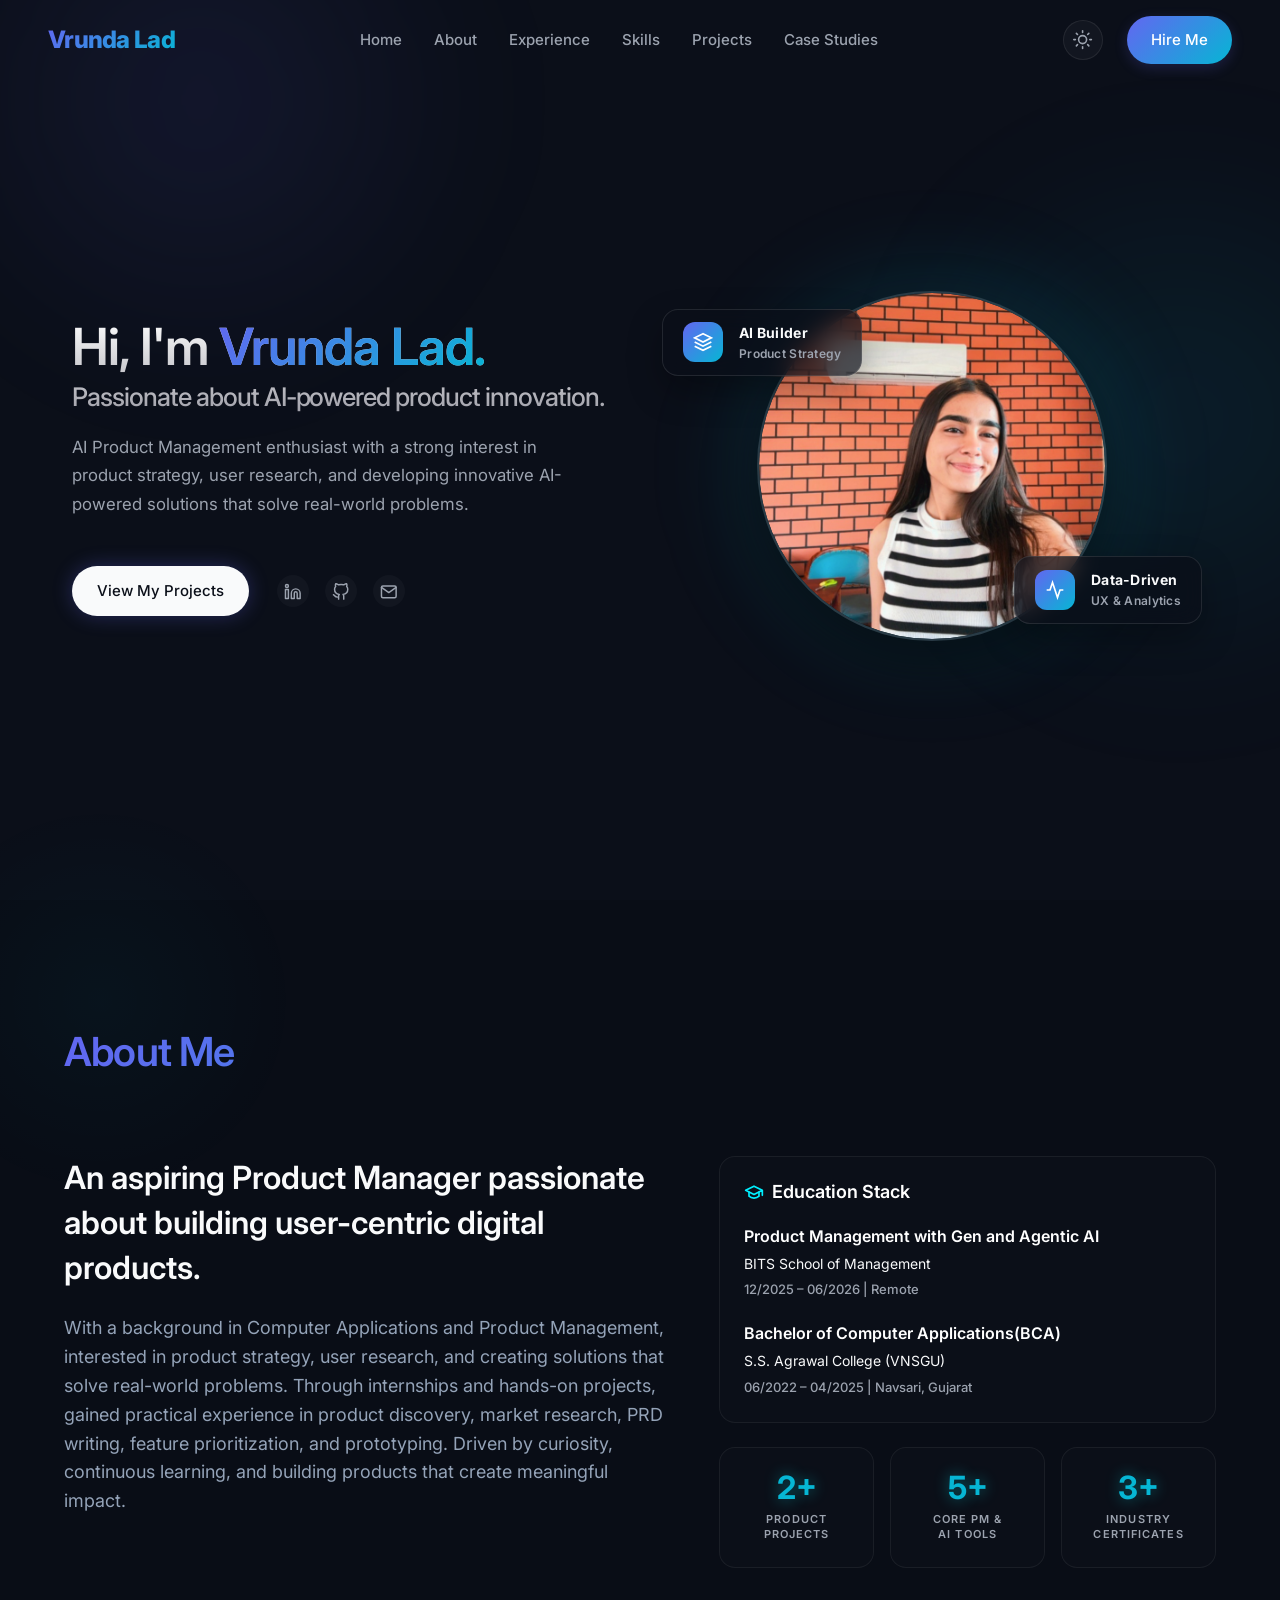
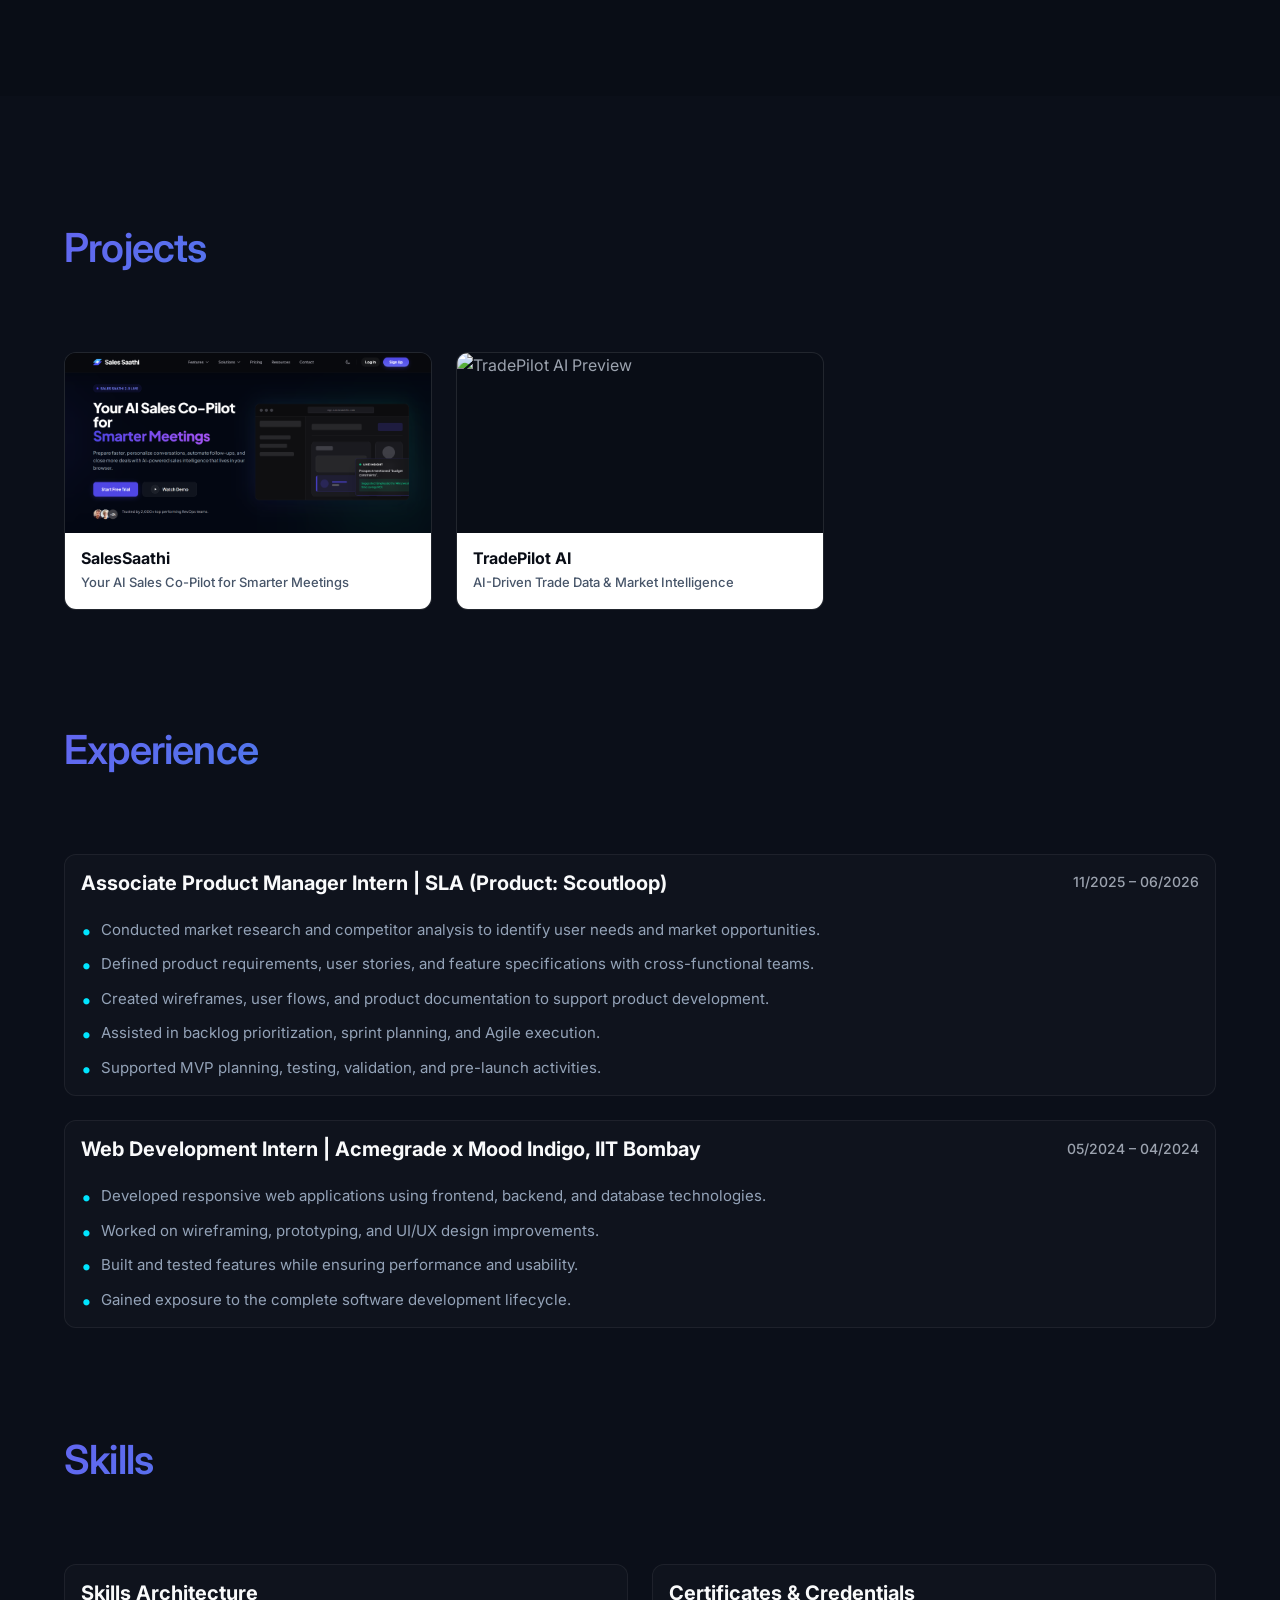
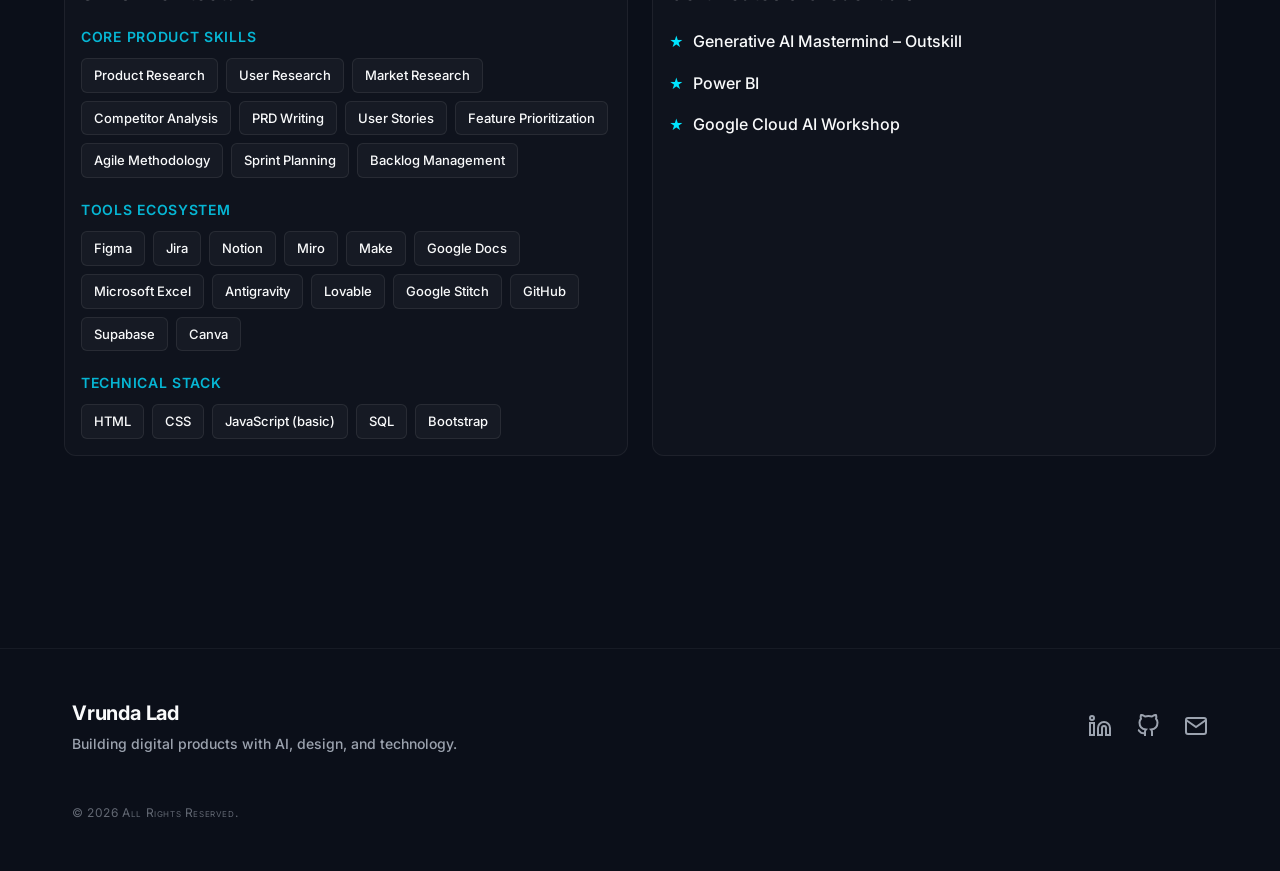
==== commit 446557d3: "comment button" ====
--- a/index.html
+++ b/index.html
@@ -79,10 +79,10 @@
                         <a href="#projects" class="btn btn-primary btn-glow btn-magnetic">
                             View My Projects
                         </a>
-                        <a href="#resume" class="btn btn-ghost btn-magnetic">
+                        <!-- <a href="#resume" class="btn btn-ghost btn-magnetic">
                             Download Resume
                             <svg class="btn-icon" viewBox="0 0 24 24" fill="none" stroke="currentColor" stroke-width="2"><path d="M21 15v4a2 2 0 0 1-2 2H5a2 2 0 0 1-2-2v-4"/><polyline points="7 10 12 15 17 10"/><line x1="12" y1="15" x2="12" y2="3"/></svg>
-                        </a>
+                        </a> -->
                         <div style="display: flex; gap: 1rem; margin-left: 0.5rem;">
                             <a href="https://www.linkedin.com/in/vrunda-lad-79642b2a3?utm_source=share_via&utm_content=profile&utm_medium=member_android" target="_blank" class="social-icon" aria-label="LinkedIn">
                                 <svg viewBox="0 0 24 24" fill="none" stroke="currentColor" stroke-width="2" stroke-linecap="round" stroke-linejoin="round"><path d="M16 8a6 6 0 0 1 6 6v7h-4v-7a2 2 0 0 0-2-2 2 2 0 0 0-2 2v7h-4v-7a6 6 0 0 1 6-6z"></path><rect x="2" y="9" width="4" height="12"></rect><circle cx="4" cy="4" r="2"></circle></svg>
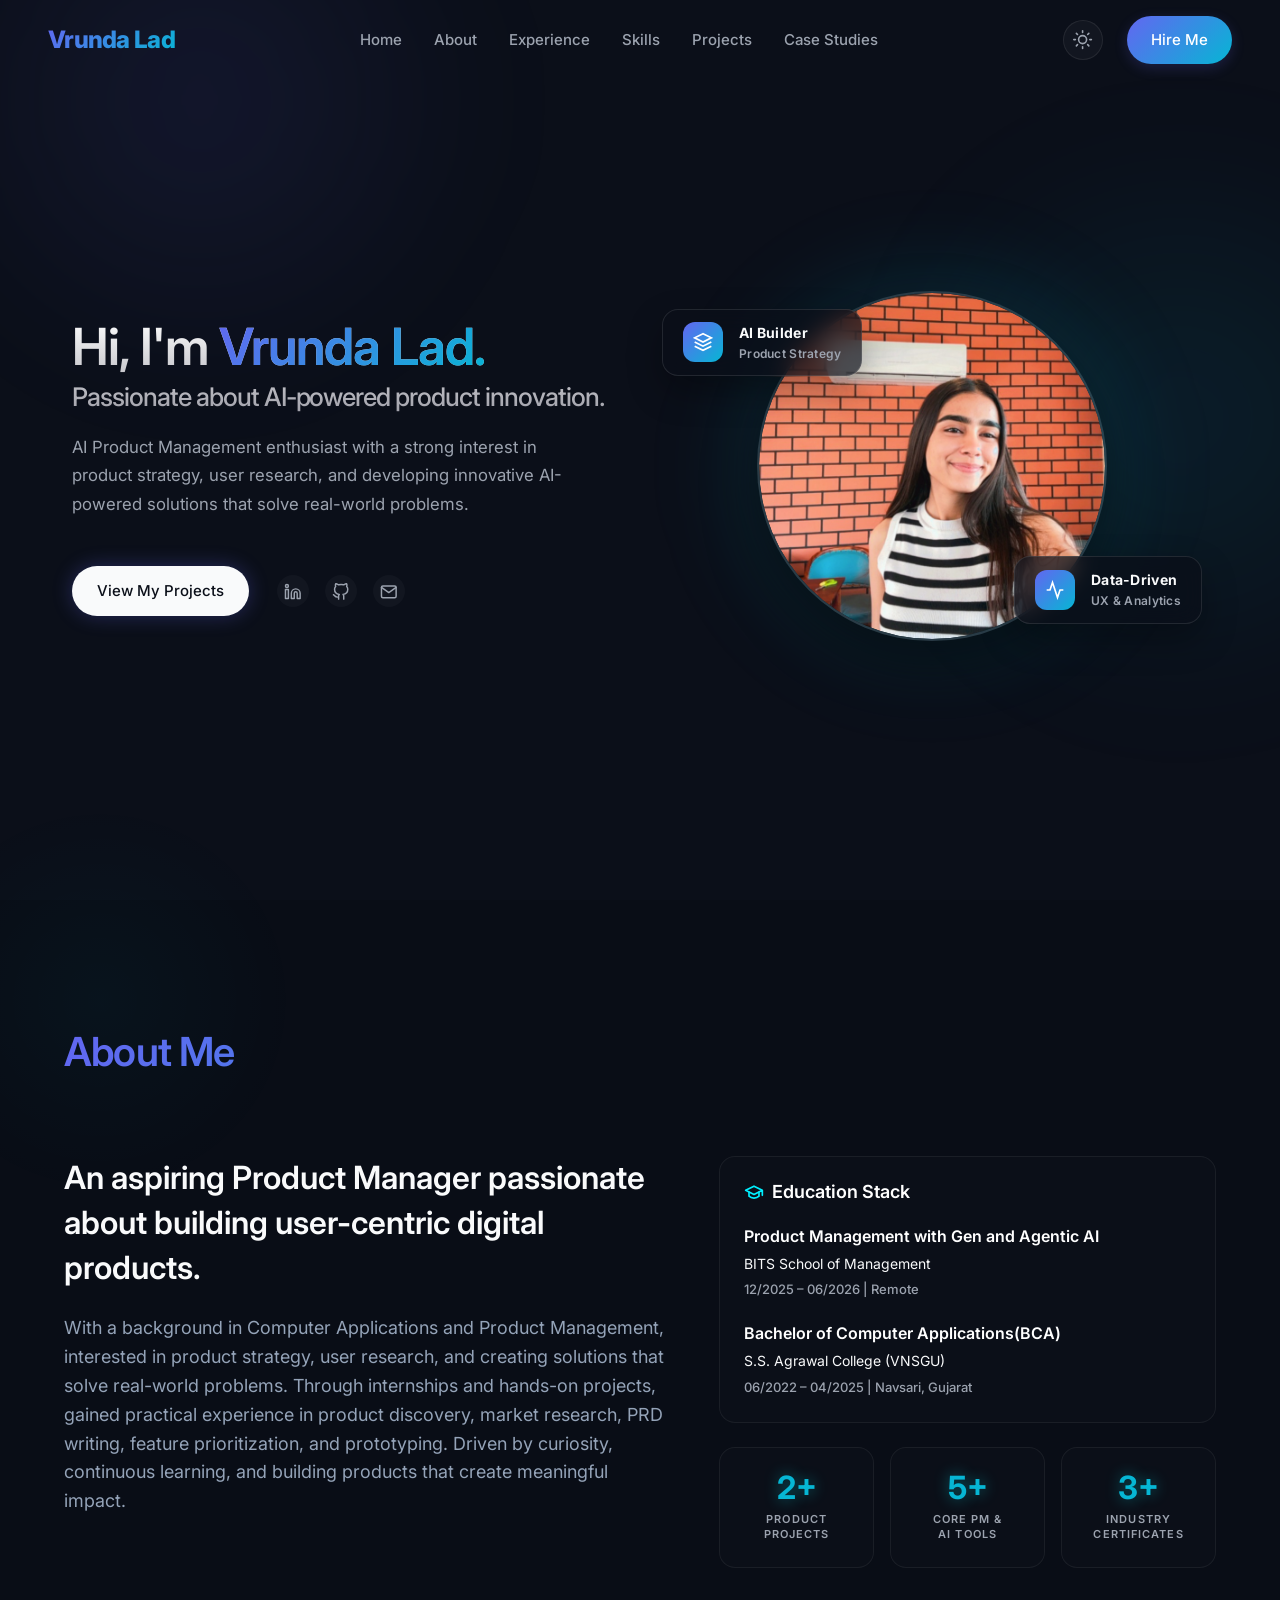
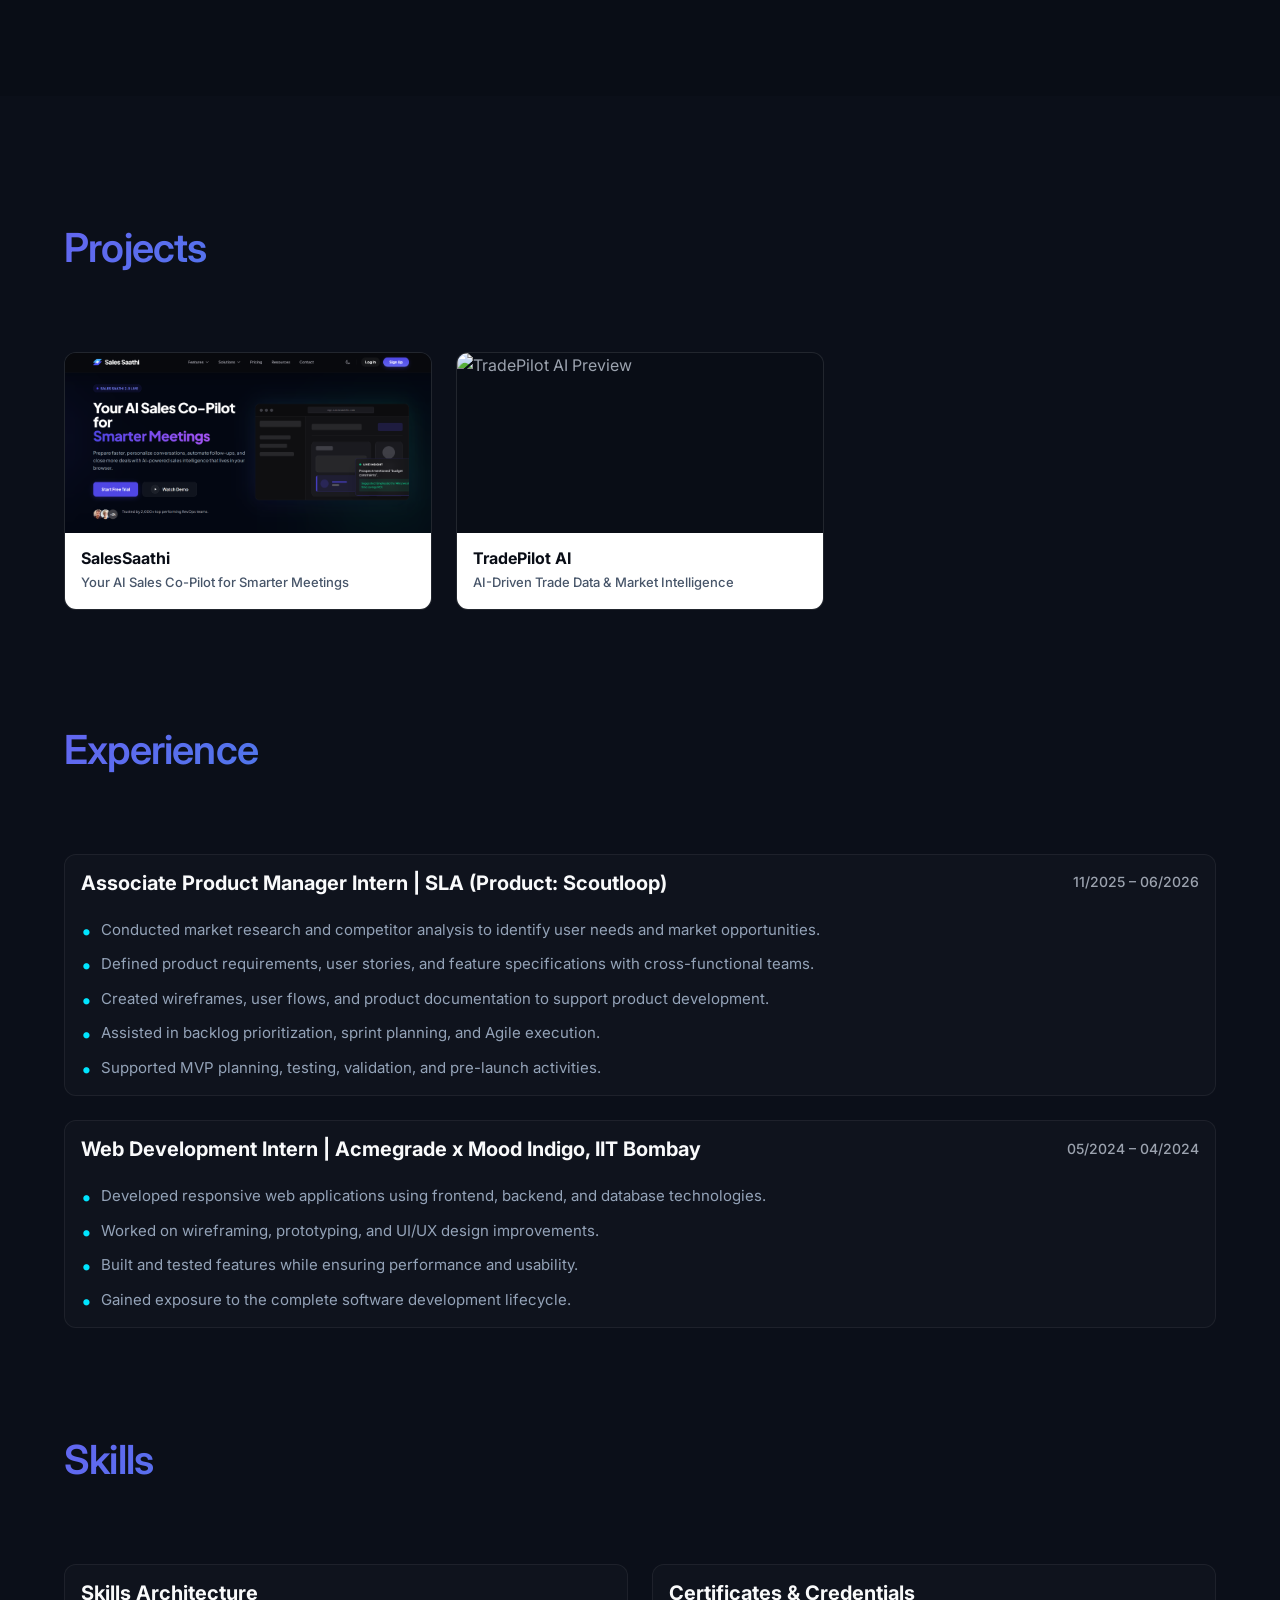
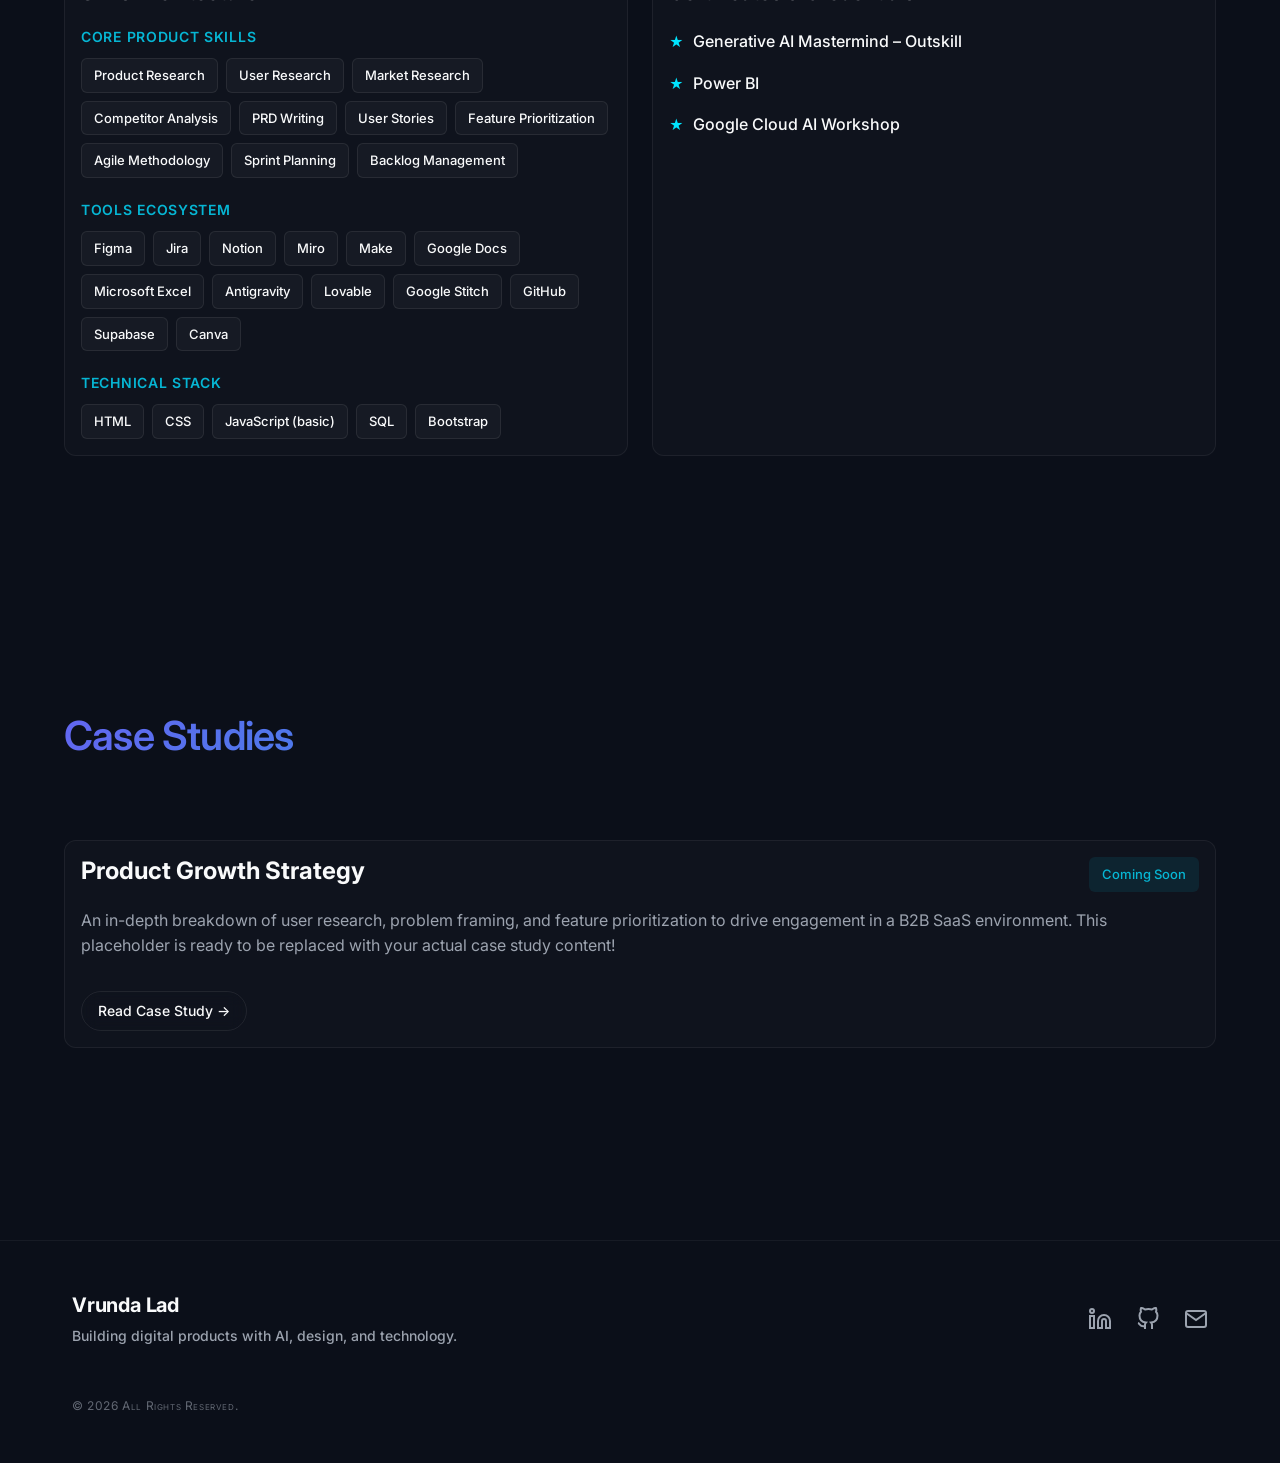
==== commit 593bd0f9: "create section" ====
--- a/index.html
+++ b/index.html
@@ -372,6 +372,31 @@
             </div>
         </section>
 
+        <!-- Case Studies Section -->
+        <section id="case-study" class="section reveal dashboard-about">
+            <div class="dashboard-container">
+                <div class="section-header text-center" style="margin-bottom: 40px;">
+                    <h2 class="section-title" style="font-size: 2.5rem; margin-bottom: 1rem;">Case Studies</h2>
+                </div>
+                
+                <div style="display: grid; grid-template-columns: repeat(auto-fit, minmax(300px, 1fr)); gap: 24px;">
+                    <!-- Placeholder Case Study -->
+                    <div class="dash-card dash-card-compact" style="padding: 32px; display: flex; flex-direction: column; gap: 16px;">
+                        <div style="display: flex; justify-content: space-between; align-items: flex-start; flex-wrap: wrap; gap: 8px;">
+                            <h4 style="color: var(--c-white); font-size: 24px; font-weight: 700; margin: 0;">Product Growth Strategy</h4>
+                            <span class="dash-tag" style="background: rgba(6, 182, 212, 0.1); color: var(--c-cyan); border-color: transparent;">Coming Soon</span>
+                        </div>
+                        <p style="color: var(--c-gray); font-size: 16px; line-height: 1.6; margin: 0;">
+                            An in-depth breakdown of user research, problem framing, and feature prioritization to drive engagement in a B2B SaaS environment. This placeholder is ready to be replaced with your actual case study content!
+                        </p>
+                        <div style="margin-top: auto; padding-top: 16px;">
+                            <a href="#" class="btn btn-ghost" style="font-size: 14px; padding: 8px 16px;">Read Case Study &rarr;</a>
+                        </div>
+                    </div>
+                </div>
+            </div>
+        </section>
+
 
 
         <!-- Design & Artifact Showcase Section HELD FOR LATER
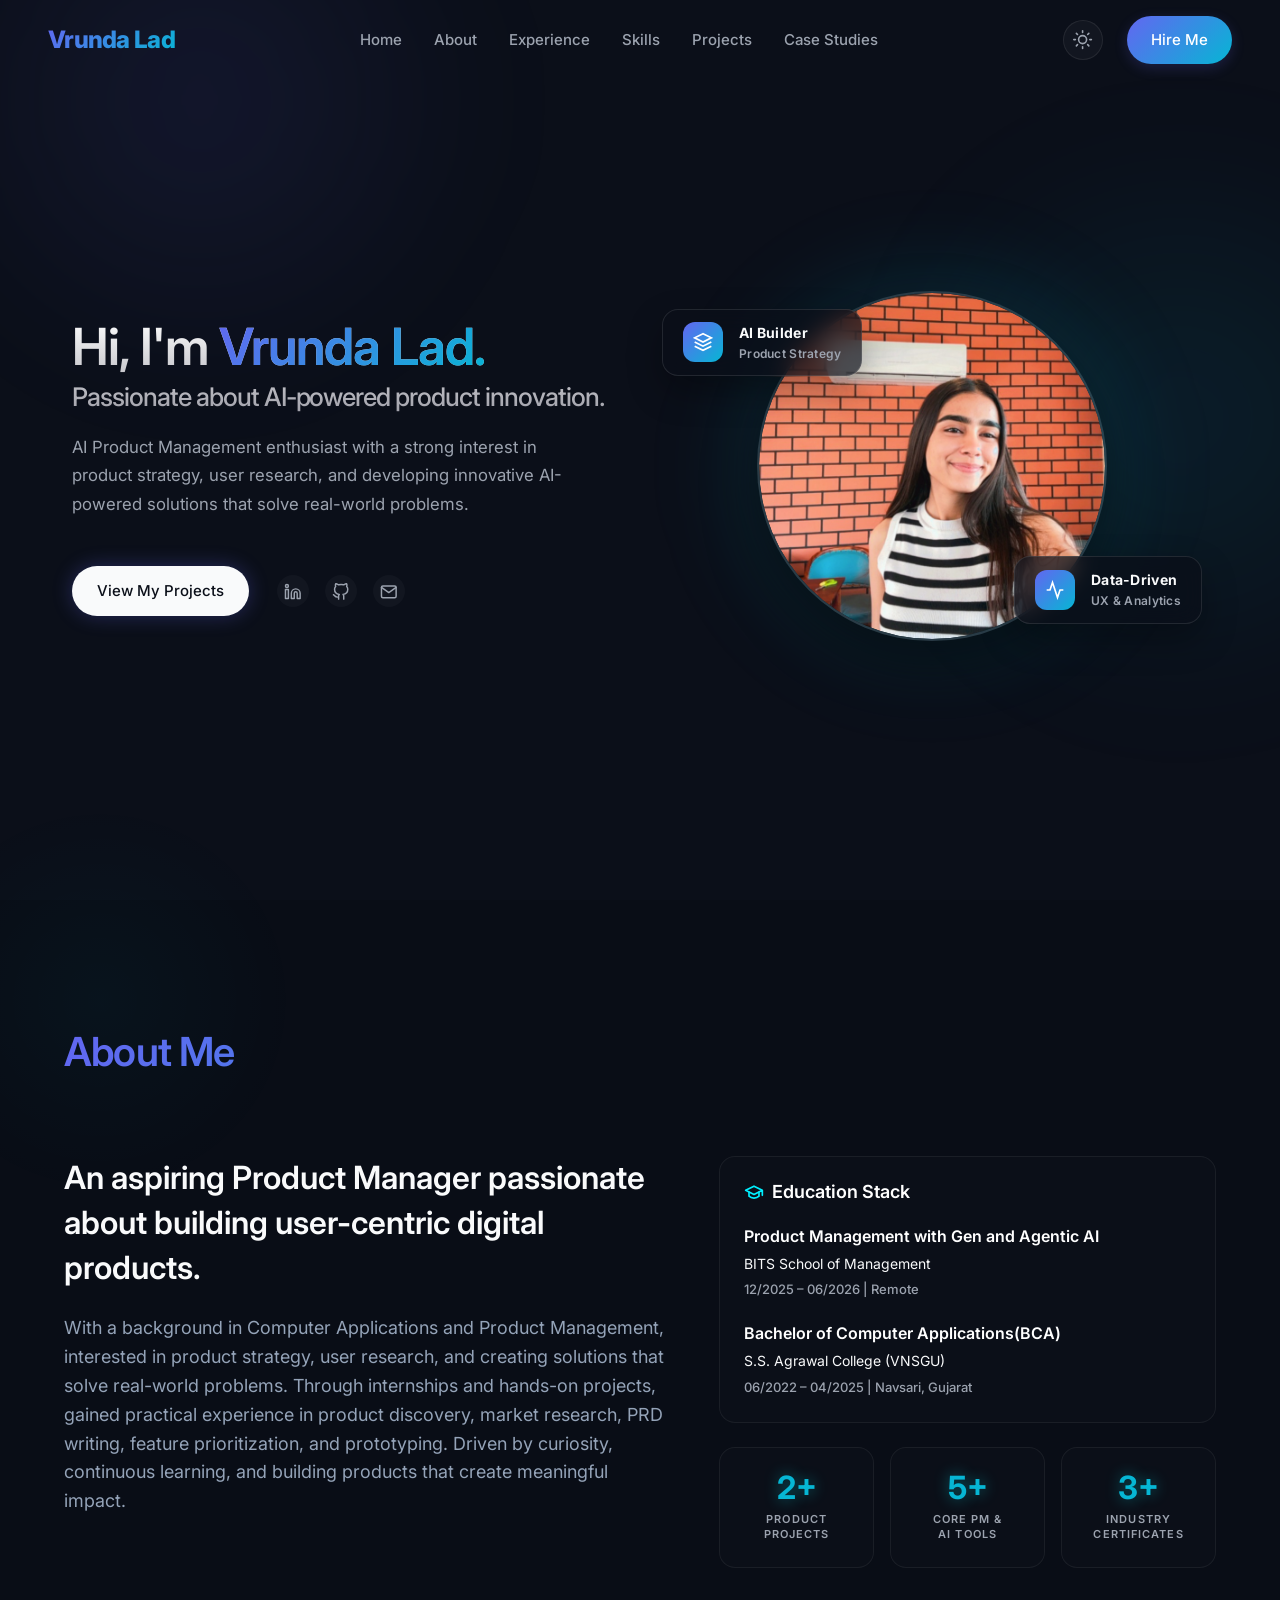
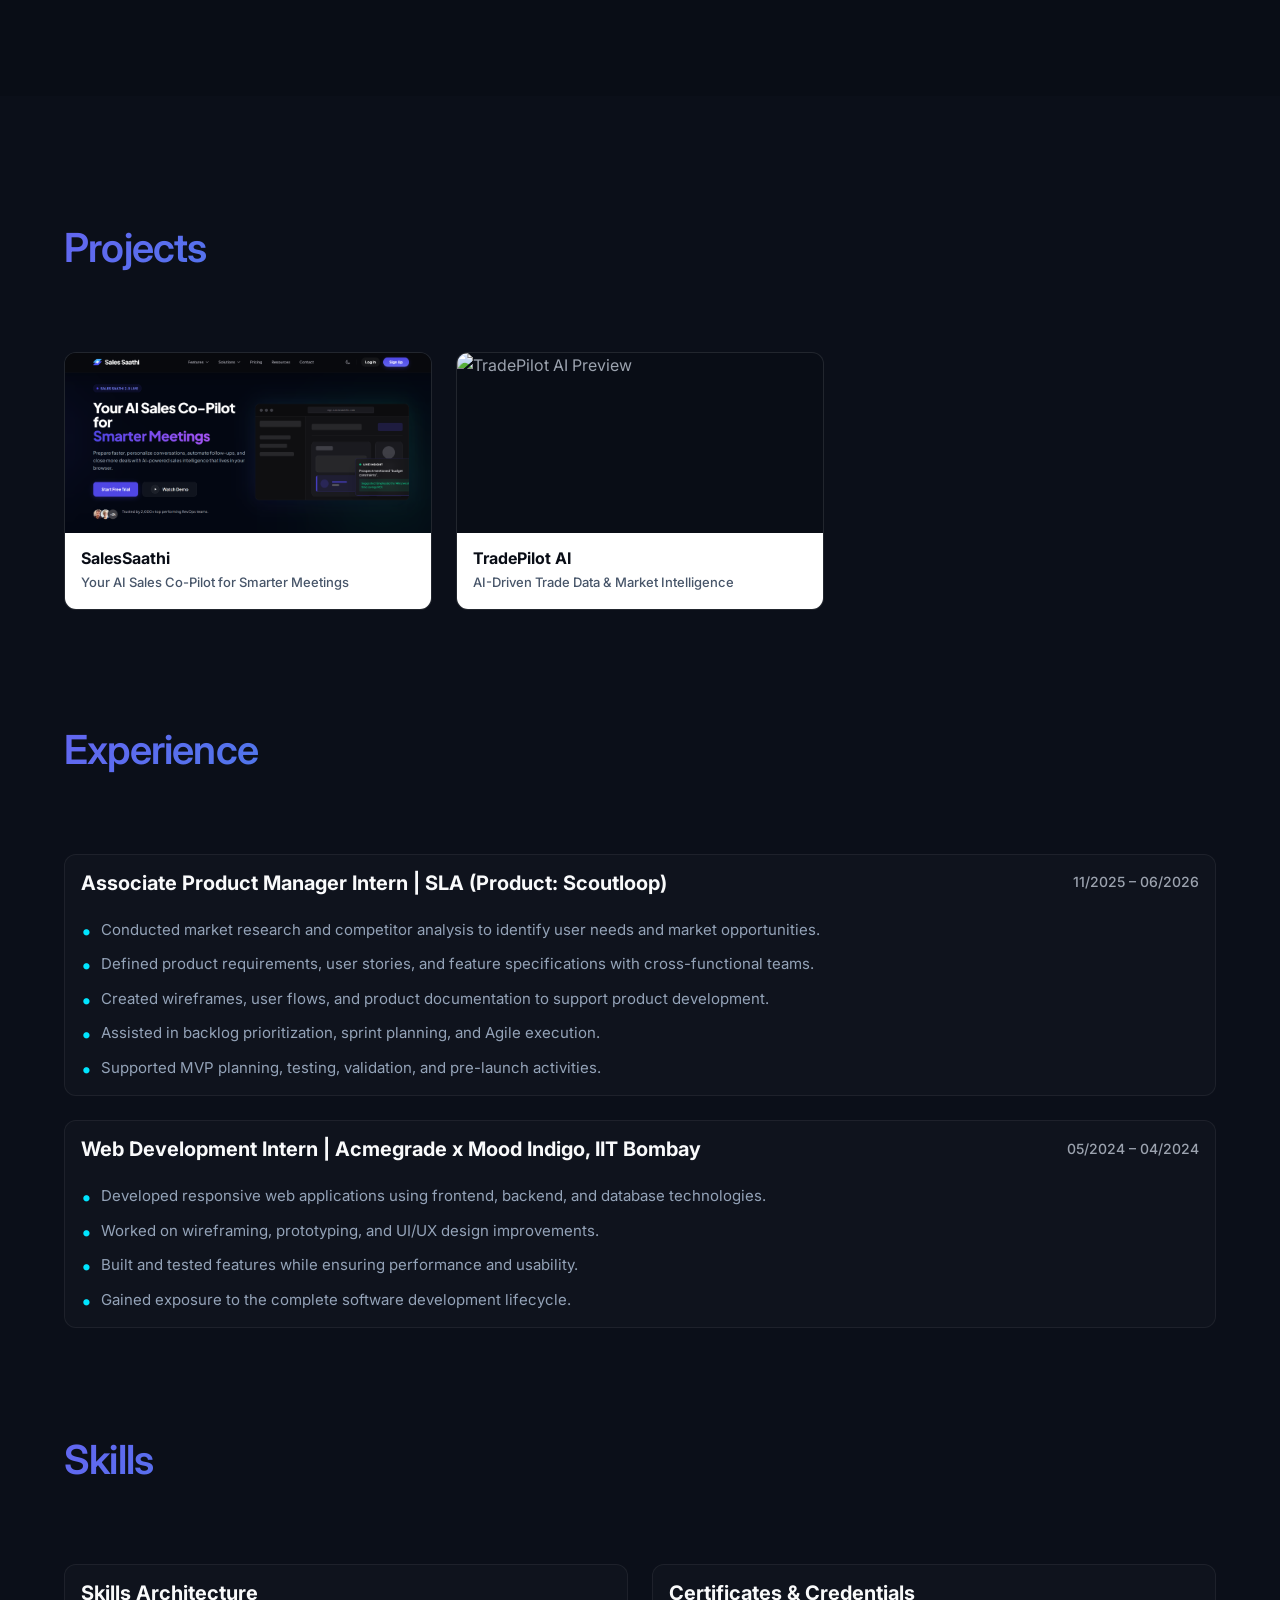
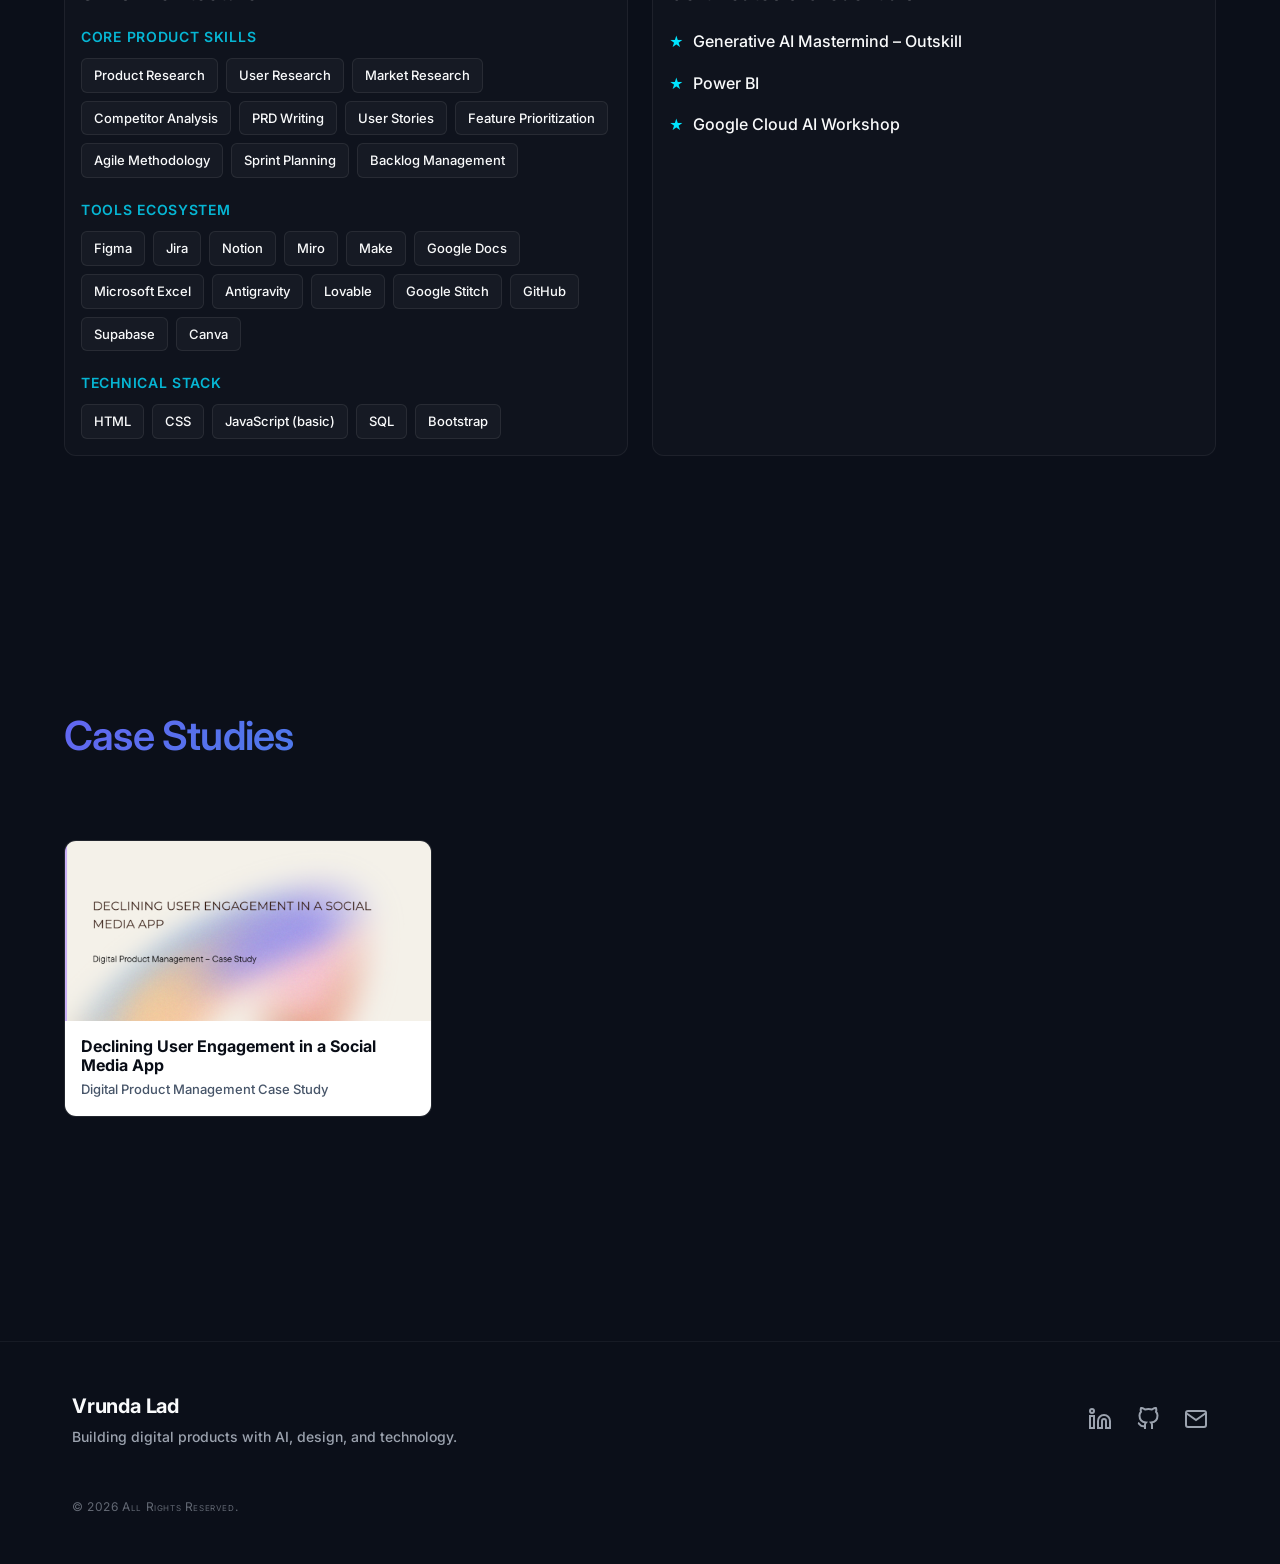
==== commit 32be1b61: "style: update case study card layout to match project thumbnails" ====
--- a/index.html
+++ b/index.html
@@ -379,18 +379,15 @@
                     <h2 class="section-title" style="font-size: 2.5rem; margin-bottom: 1rem;">Case Studies</h2>
                 </div>
                 
-                <div style="display: grid; grid-template-columns: repeat(auto-fit, minmax(300px, 1fr)); gap: 24px;">
-                    <!-- Placeholder Case Study -->
-                    <div class="dash-card dash-card-compact" style="padding: 32px; display: flex; flex-direction: column; gap: 16px;">
-                        <div style="display: flex; justify-content: space-between; align-items: flex-start; flex-wrap: wrap; gap: 8px;">
-                            <h4 style="color: var(--c-white); font-size: 24px; font-weight: 700; margin: 0;">Product Growth Strategy</h4>
-                            <span class="dash-tag" style="background: rgba(6, 182, 212, 0.1); color: var(--c-cyan); border-color: transparent;">Coming Soon</span>
-                        </div>
-                        <p style="color: var(--c-gray); font-size: 16px; line-height: 1.6; margin: 0;">
-                            An in-depth breakdown of user research, problem framing, and feature prioritization to drive engagement in a B2B SaaS environment. This placeholder is ready to be replaced with your actual case study content!
-                        </p>
-                        <div style="margin-top: auto; padding-top: 16px;">
-                            <a href="#" class="btn btn-ghost" style="font-size: 14px; padding: 8px 16px;">Read Case Study &rarr;</a>
+                <div class="project-thumbnail-grid">
+                    <!-- Case Study 1 -->
+                    <div class="project-thumbnail-card" onclick="window.open('https://canva.link/uyma13yj7kuncav', '_blank')">
+                        <div class="project-image-wrapper">
+                            <img src="case-study-1.png" alt="Declining User Engagement Case Study">
+                        </div>
+                        <div class="project-title-bar">
+                            <h4>Declining User Engagement in a Social Media App</h4>
+                            <p>Digital Product Management Case Study</p>
                         </div>
                     </div>
                 </div>
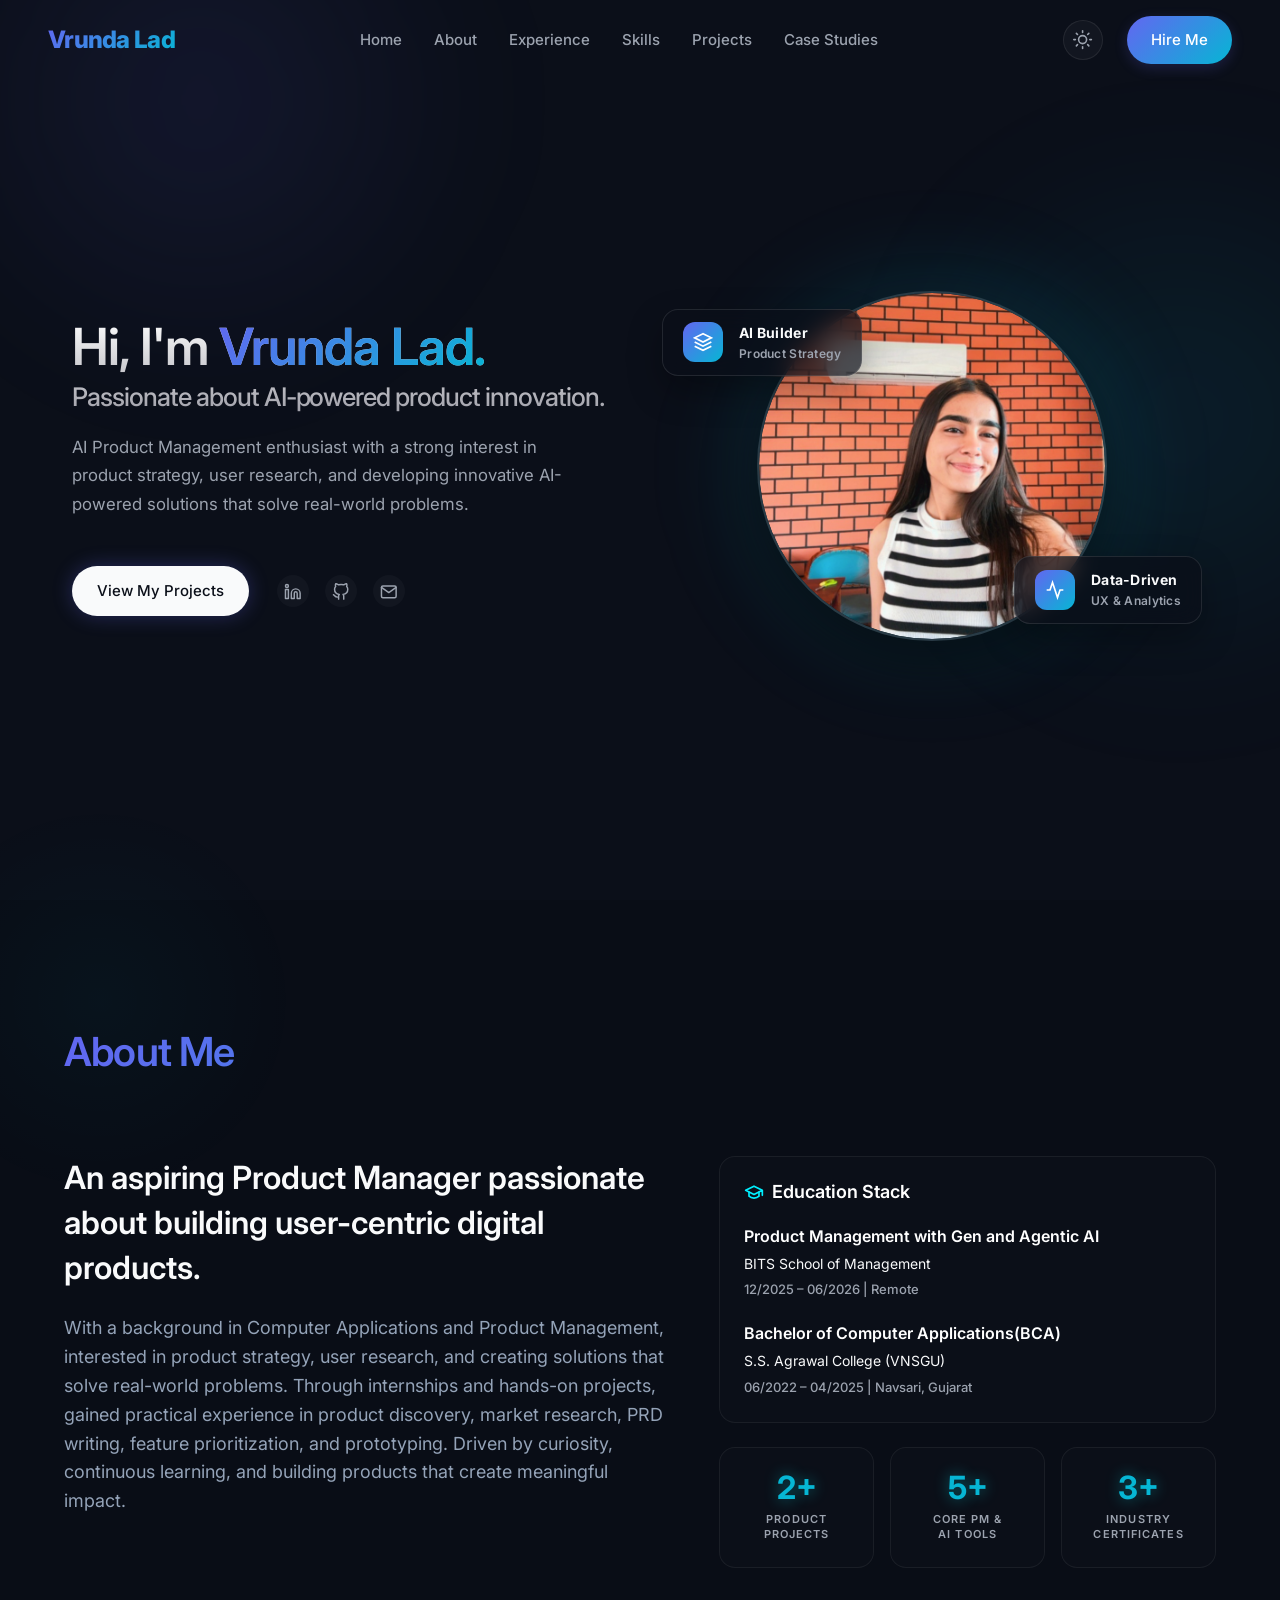
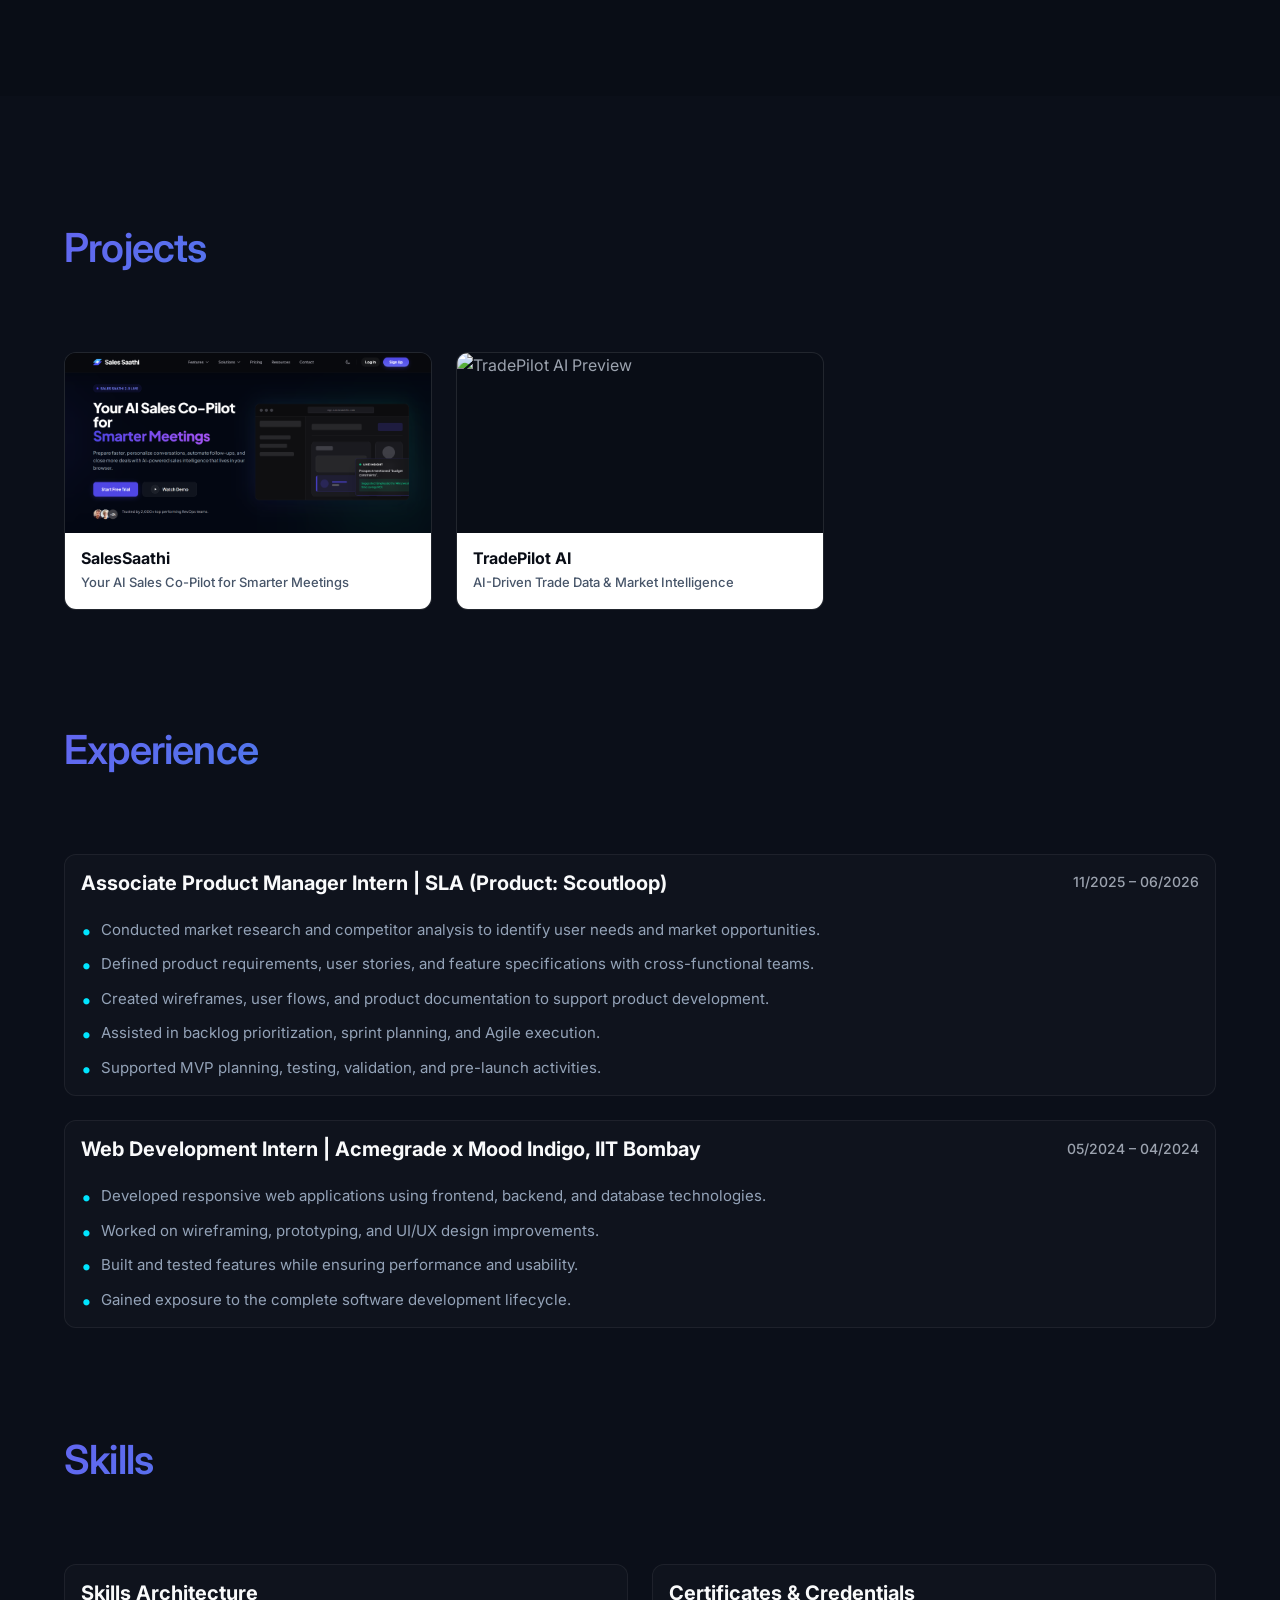
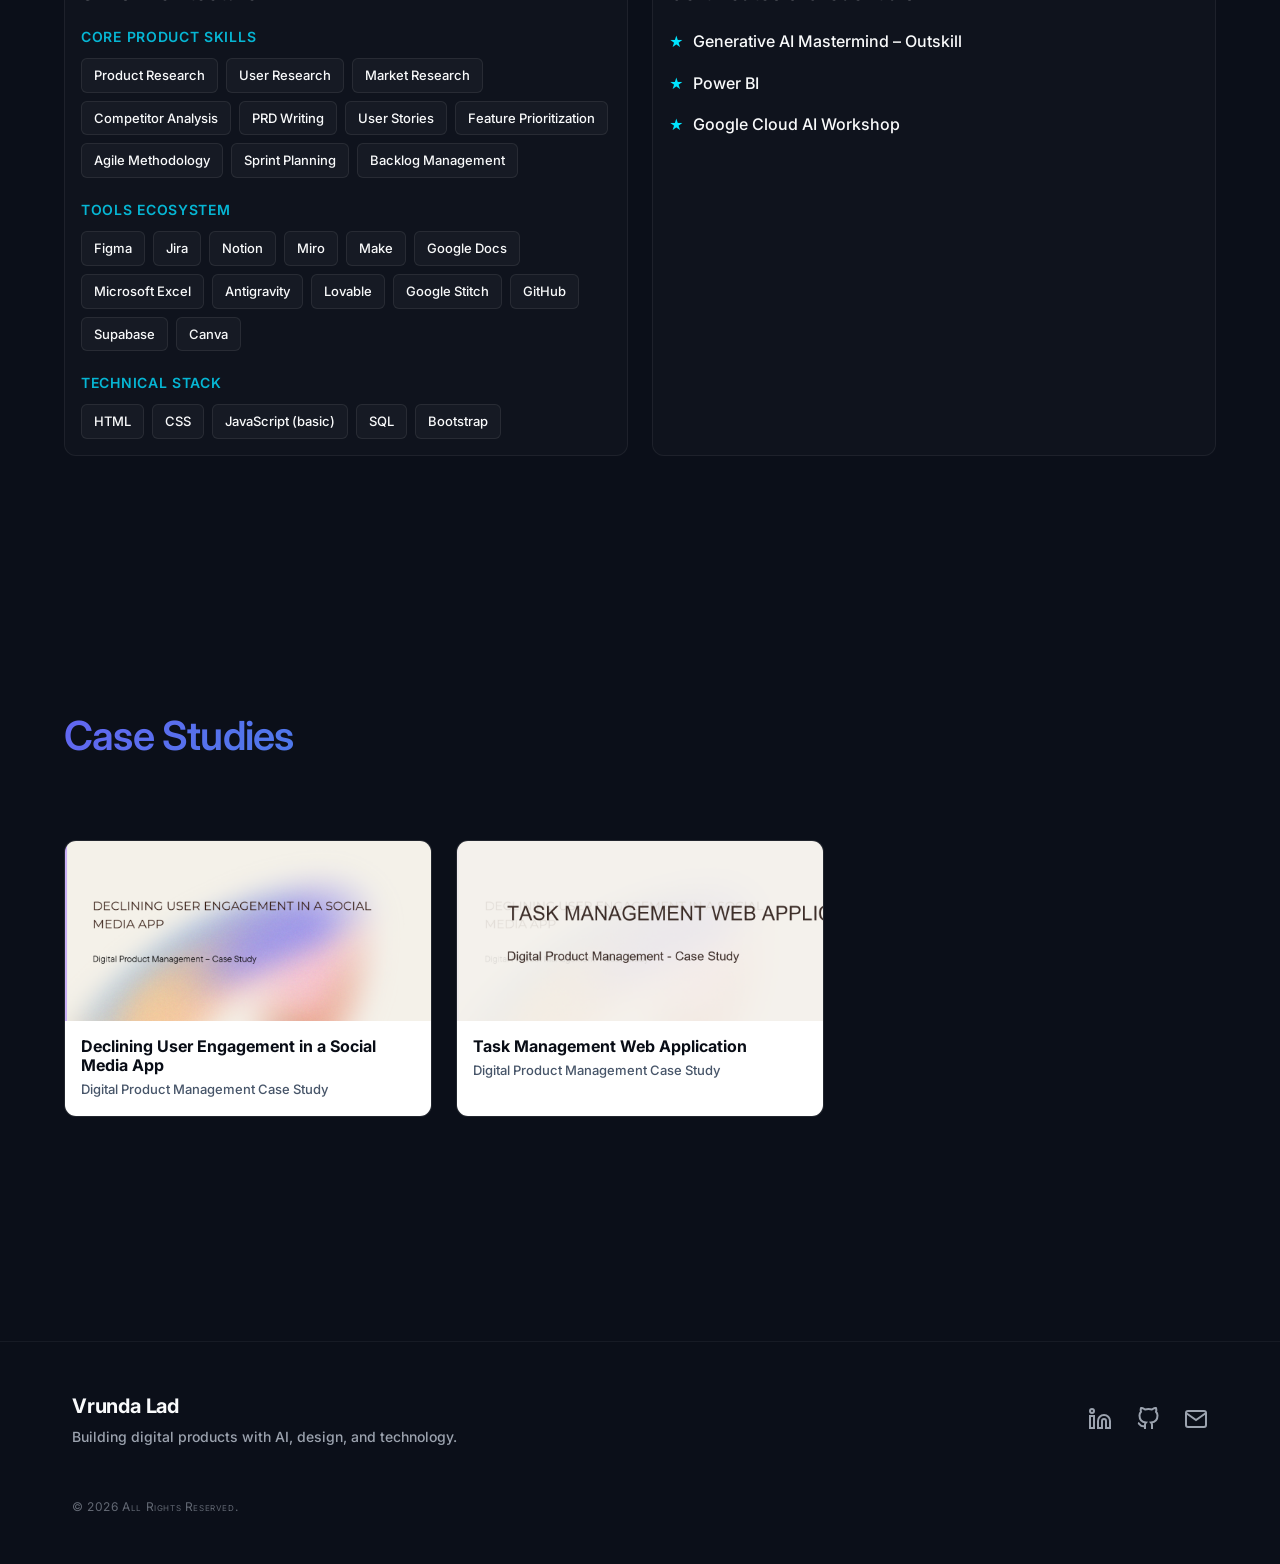
==== commit ee5a4aee: "feat: add second case study for Task Management Web Application" ====
--- a/index.html
+++ b/index.html
@@ -390,6 +390,17 @@
                             <p>Digital Product Management Case Study</p>
                         </div>
                     </div>
+                    
+                    <!-- Case Study 2 -->
+                    <div class="project-thumbnail-card" onclick="window.open('https://docs.google.com/document/d/12muJakJoYQ52b-q7kYJYWR0stPujO264M6Ug-281W-U/edit?usp=sharing', '_blank')">
+                        <div class="project-image-wrapper">
+                            <img src="case-study-2.png" alt="Task Management Case Study">
+                        </div>
+                        <div class="project-title-bar">
+                            <h4>Task Management Web Application</h4>
+                            <p>Digital Product Management Case Study</p>
+                        </div>
+                    </div>
                 </div>
             </div>
         </section>
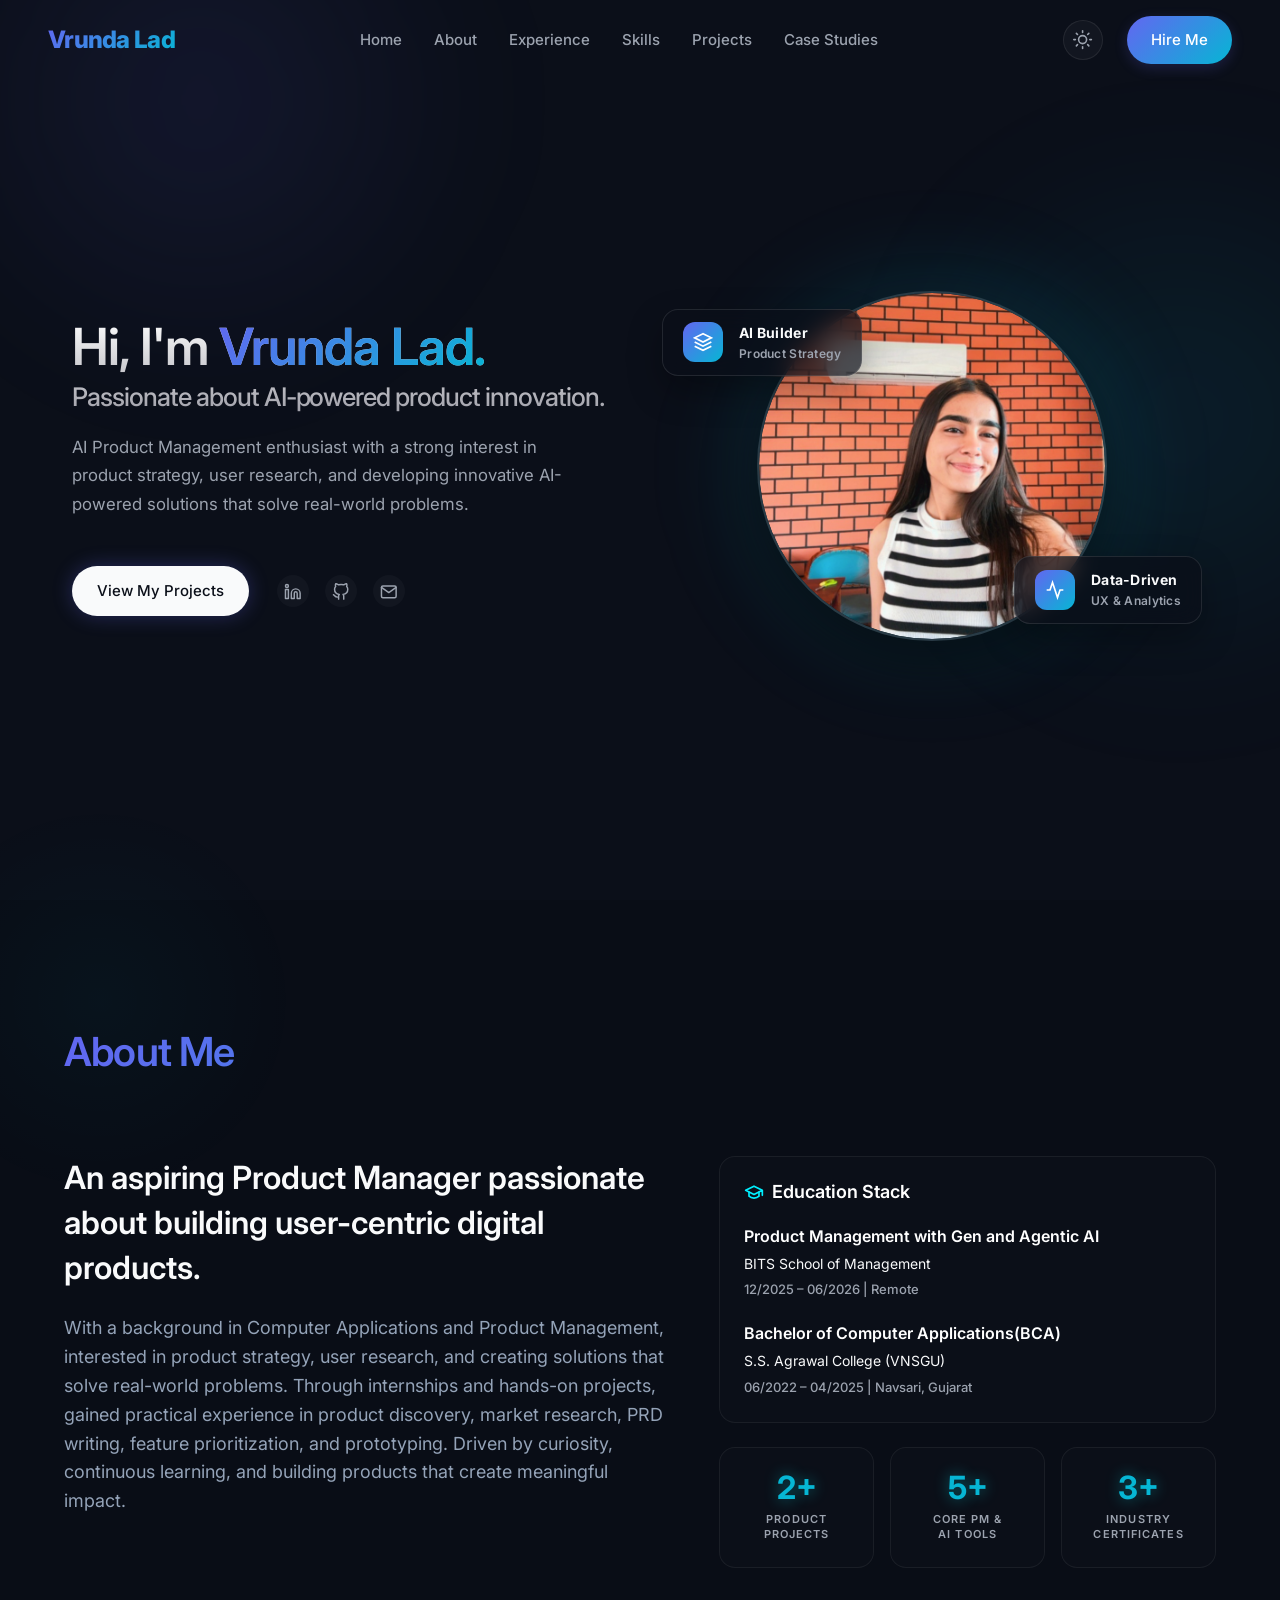
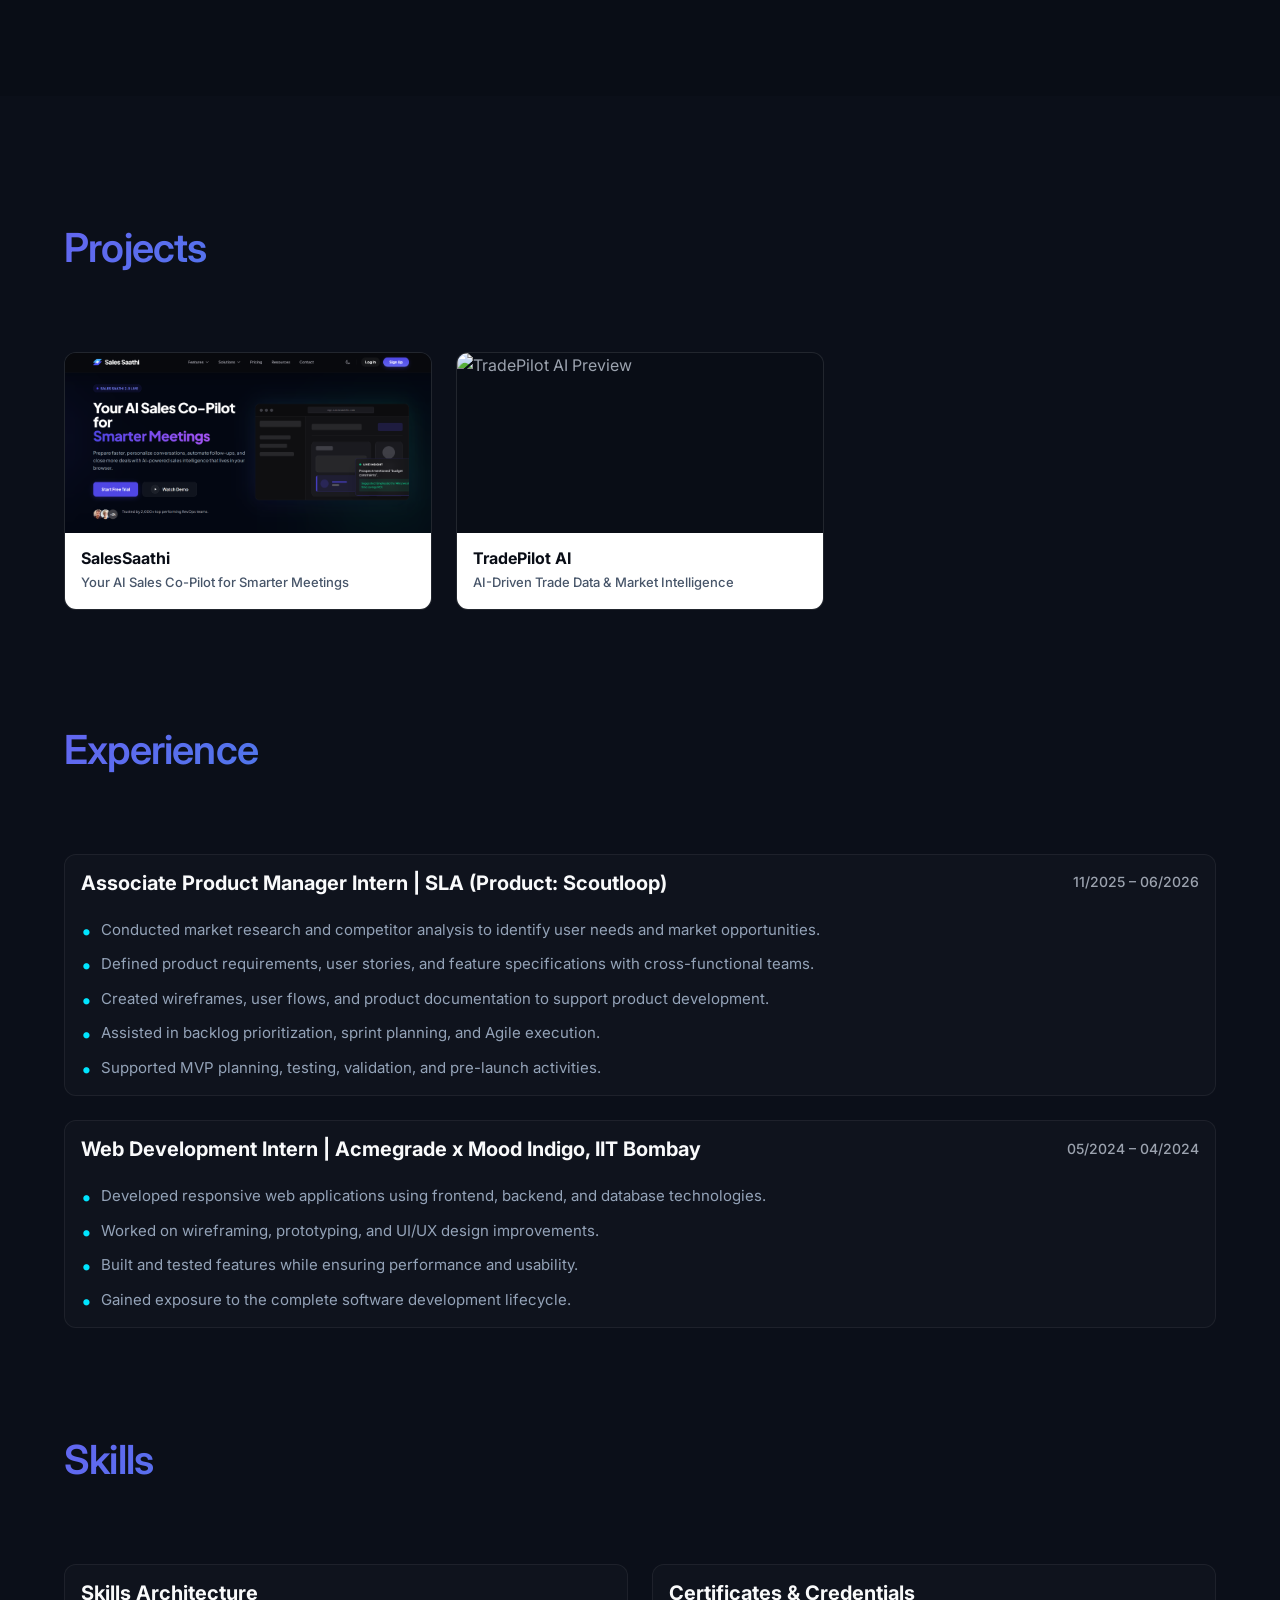
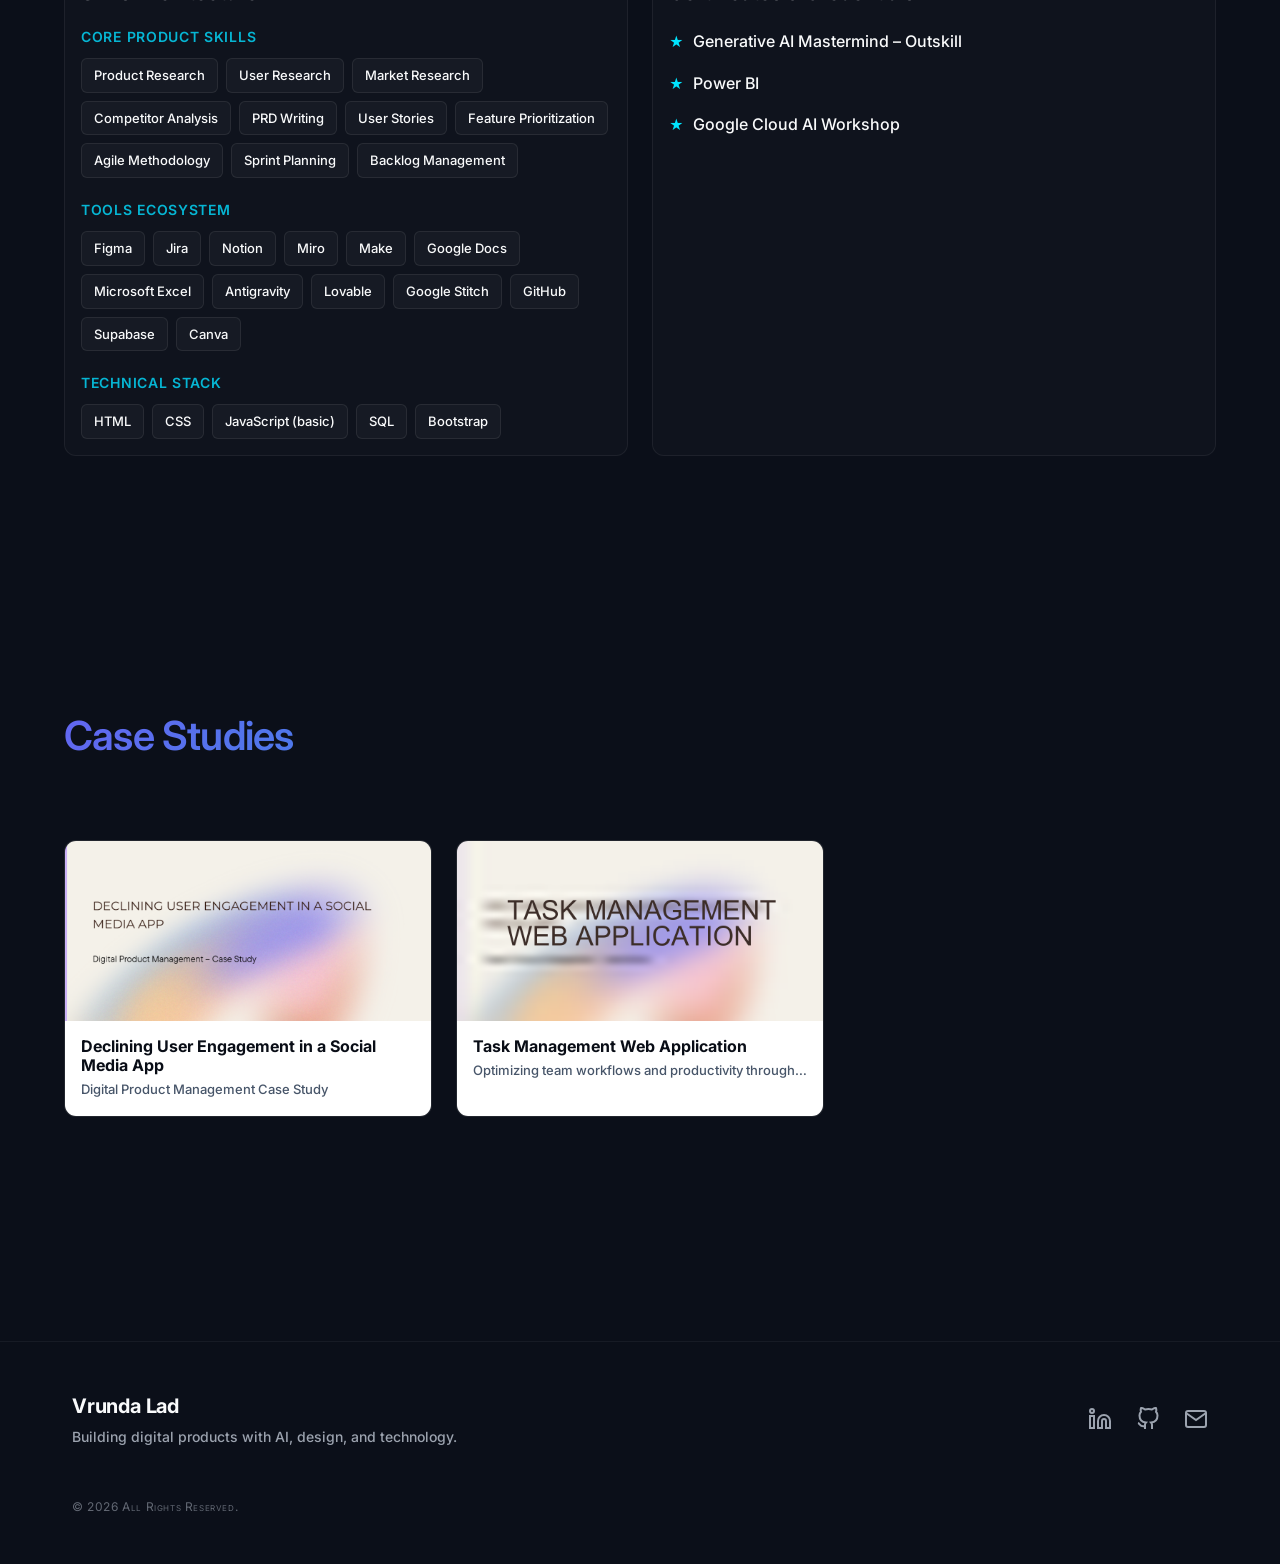
==== commit 048bde0d: "content: update tagline for task management case study" ====
--- a/index.html
+++ b/index.html
@@ -398,7 +398,7 @@
                         </div>
                         <div class="project-title-bar">
                             <h4>Task Management Web Application</h4>
-                            <p>Digital Product Management Case Study</p>
+                            <p>Optimizing team workflows and productivity through an intuitive task management solution.</p>
                         </div>
                     </div>
                 </div>
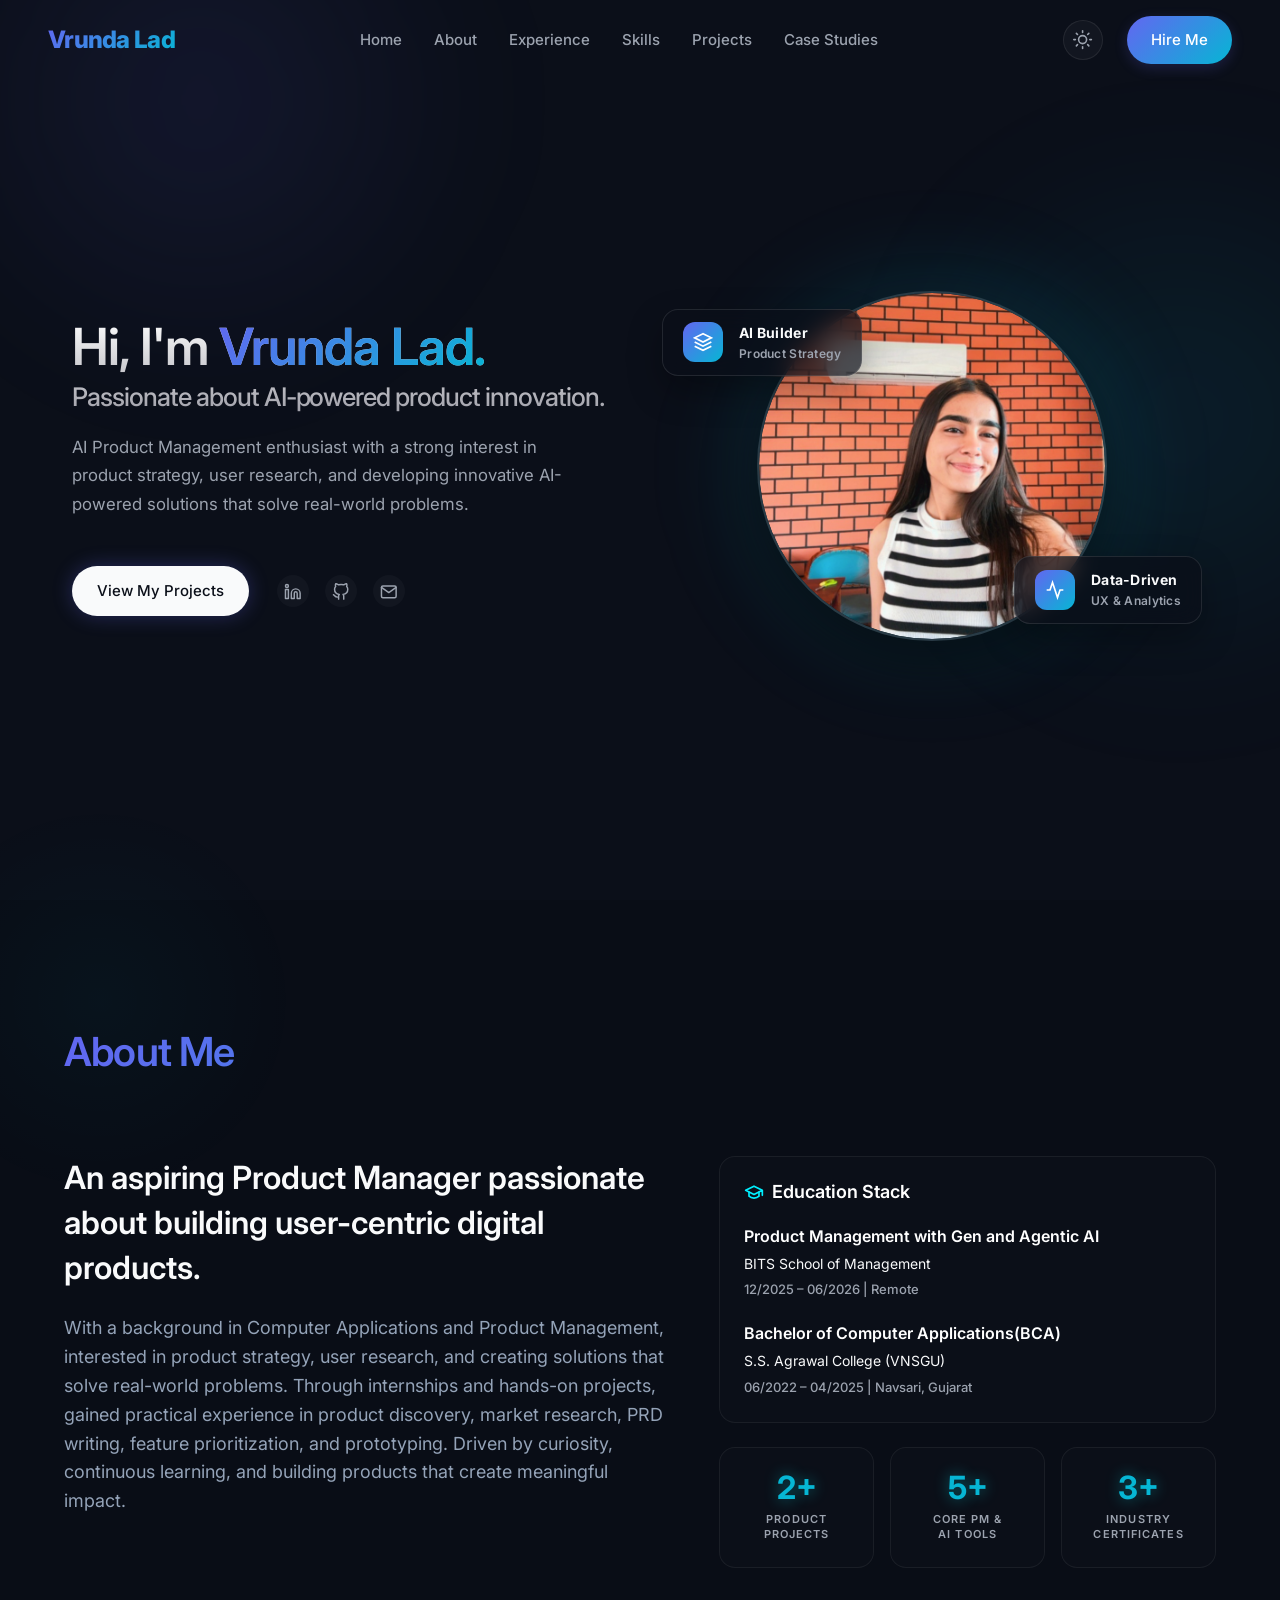
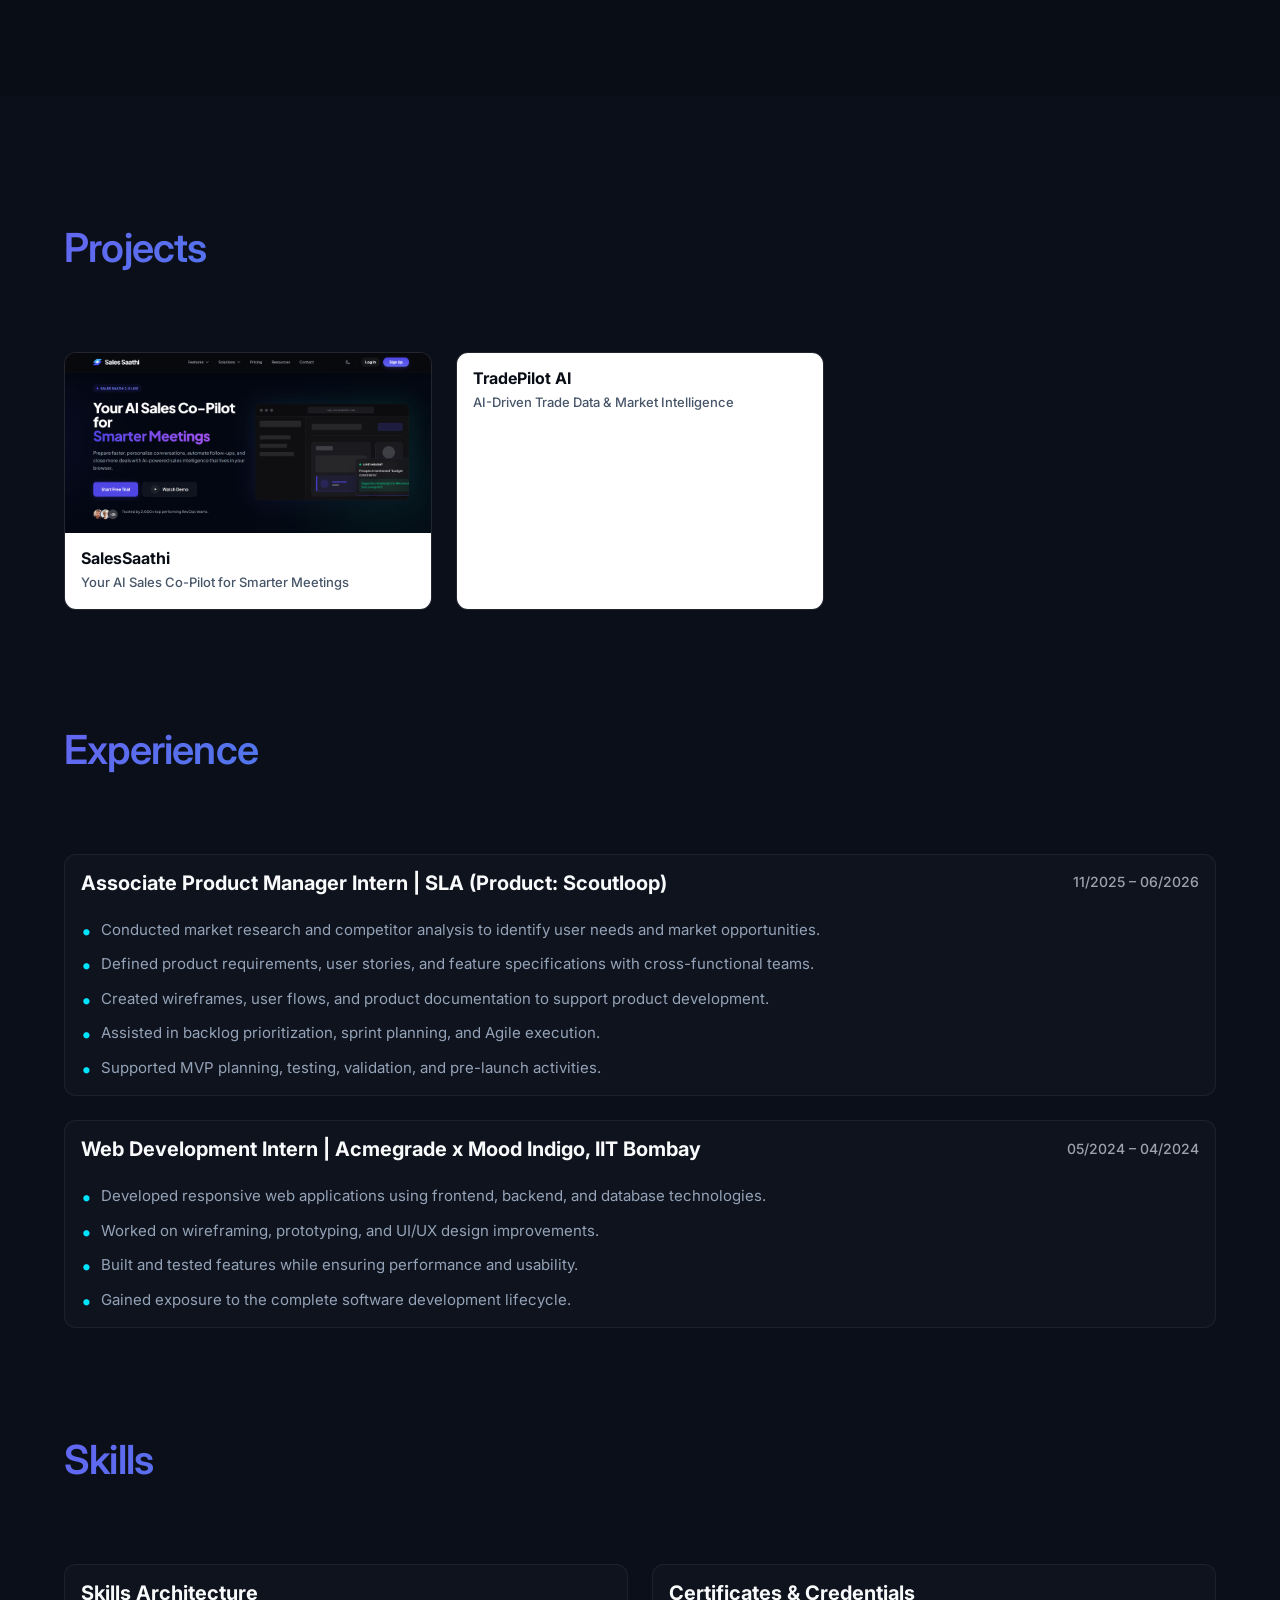
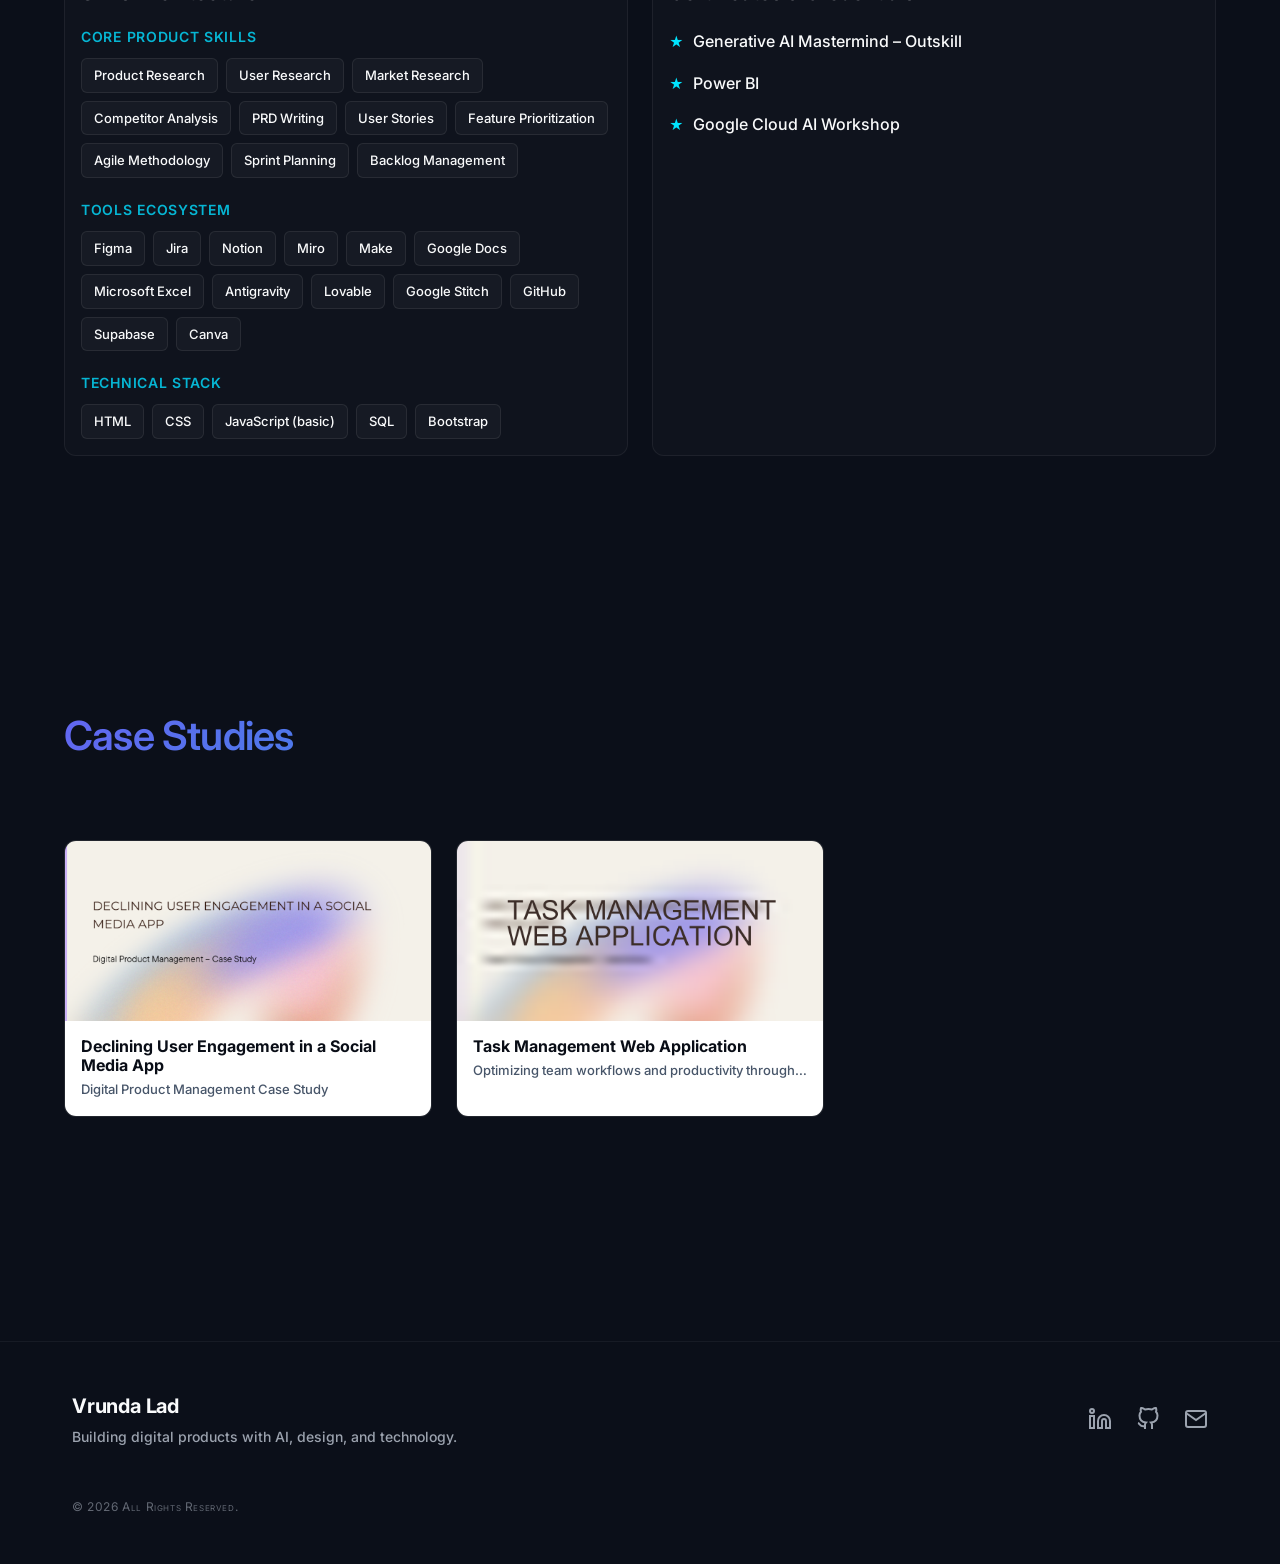
==== commit fa652f79: "style: remove netflix placeholder image from TradePilot project" ====
--- a/index.html
+++ b/index.html
@@ -219,9 +219,9 @@
                     
                     <!-- Project 2: TradePilot AI -->
                     <div class="project-thumbnail-card" onclick="window.location.href='tradepilot.html'">
-                        <div class="project-image-wrapper">
+                        <!-- <div class="project-image-wrapper">
                             <img src="https://images.unsplash.com/photo-1611162617474-5b21e879e113?auto=format&fit=crop&w=600&q=80" alt="TradePilot AI Preview">
-                        </div>
+                        </div> -->
                         <div class="project-title-bar">
                             <h4>TradePilot AI</h4>
                             <p>AI-Driven Trade Data & Market Intelligence</p>
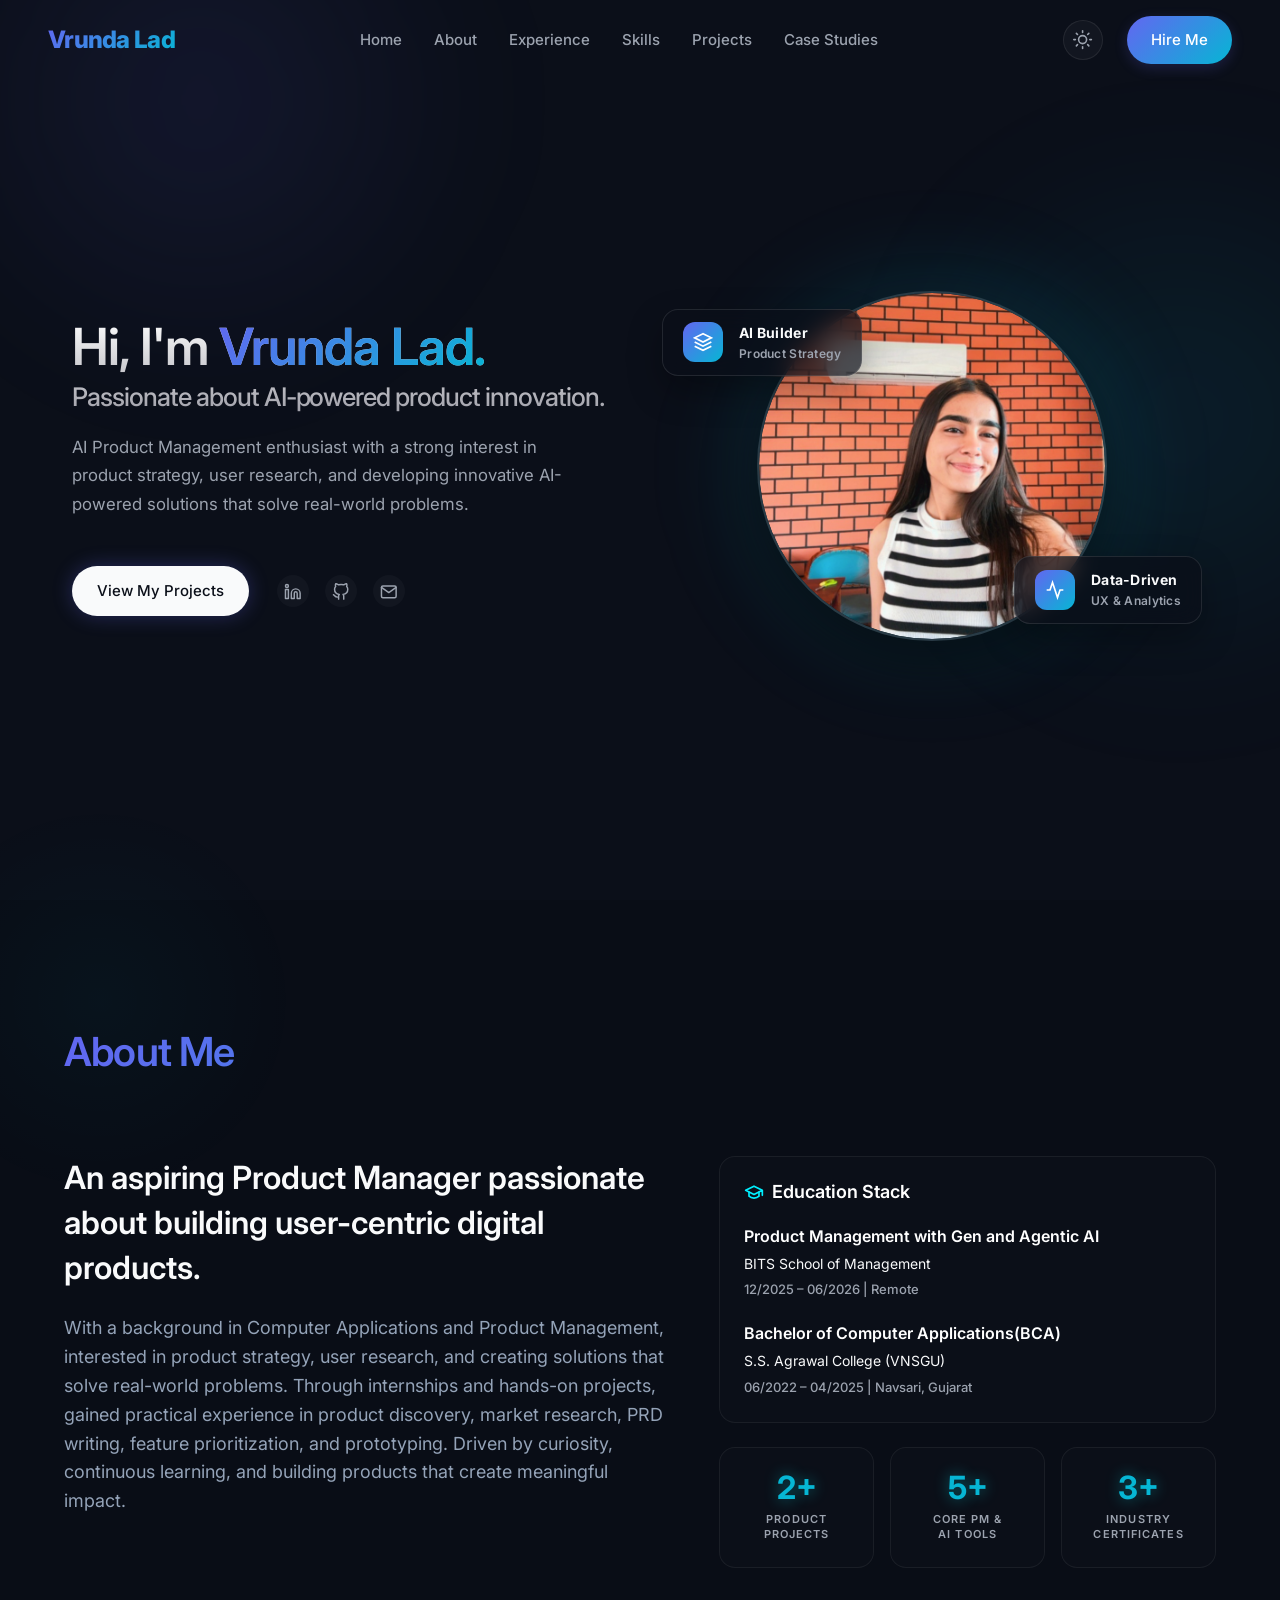
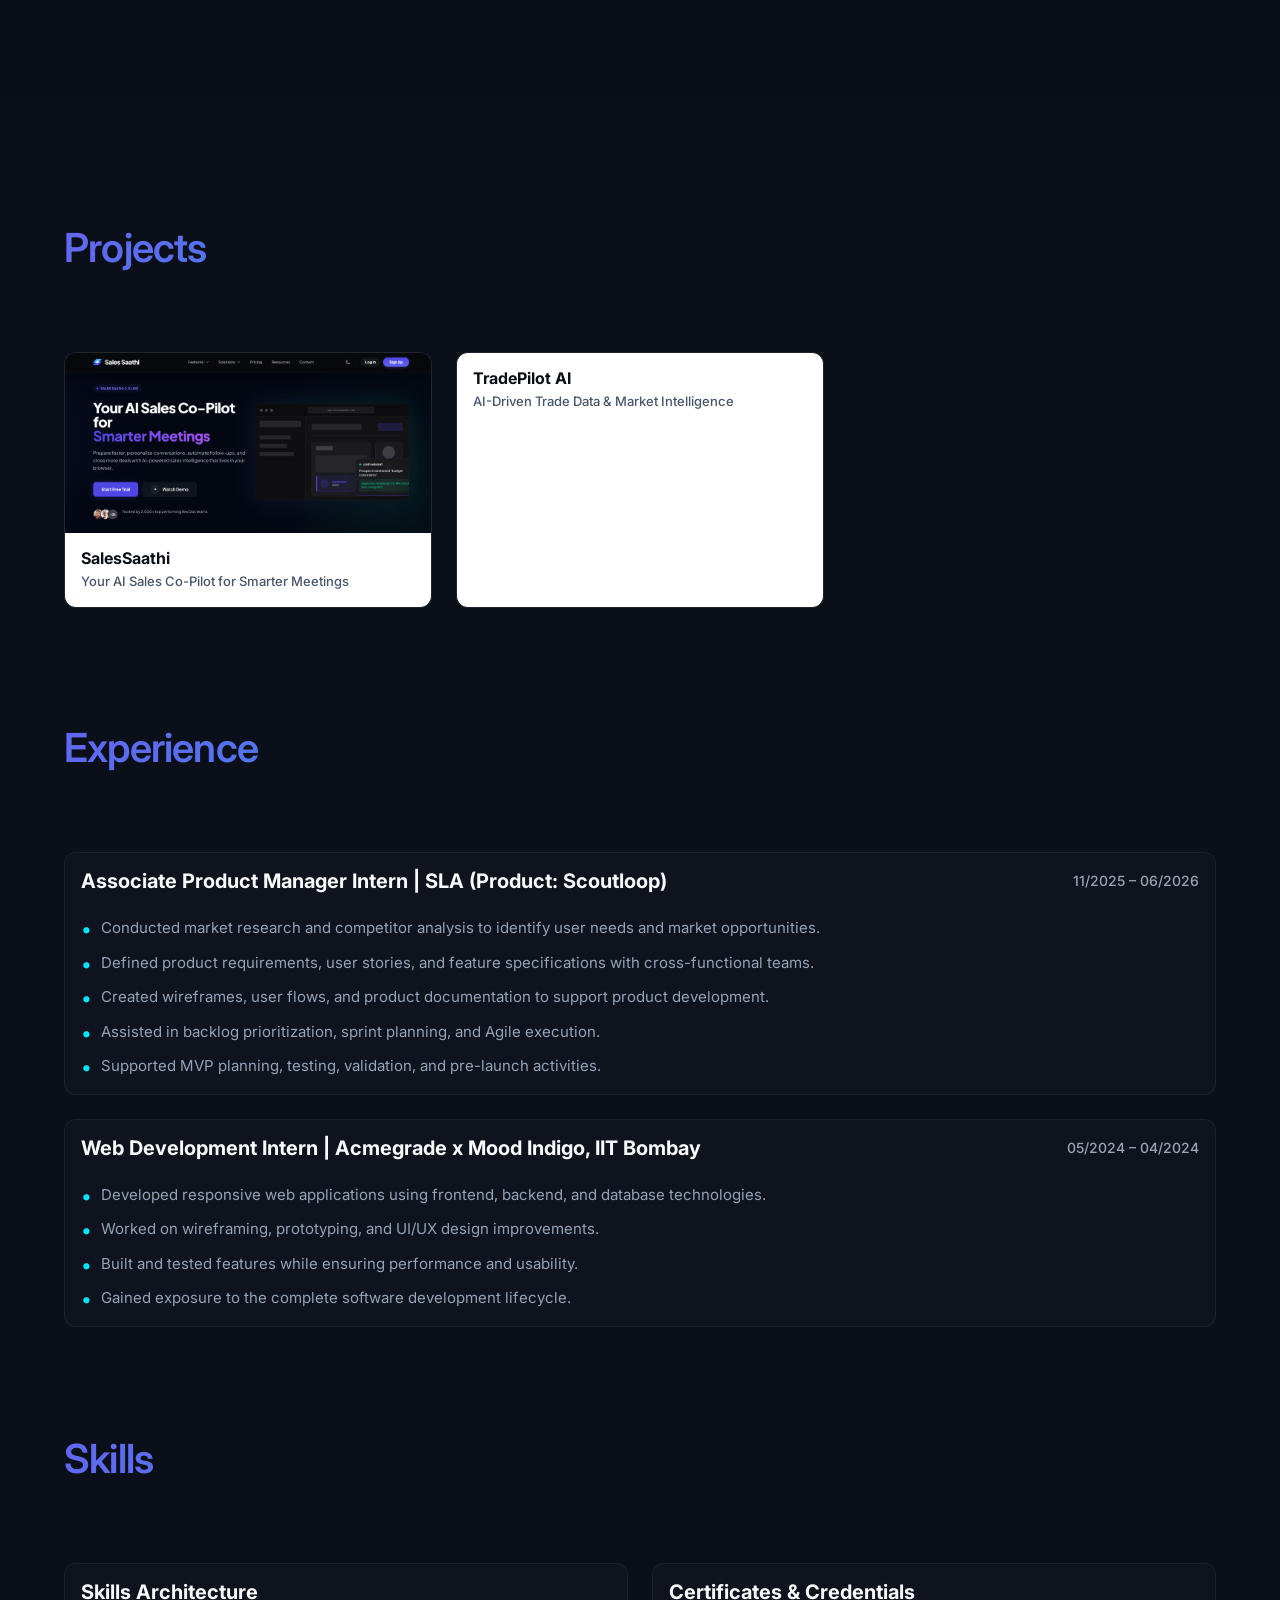
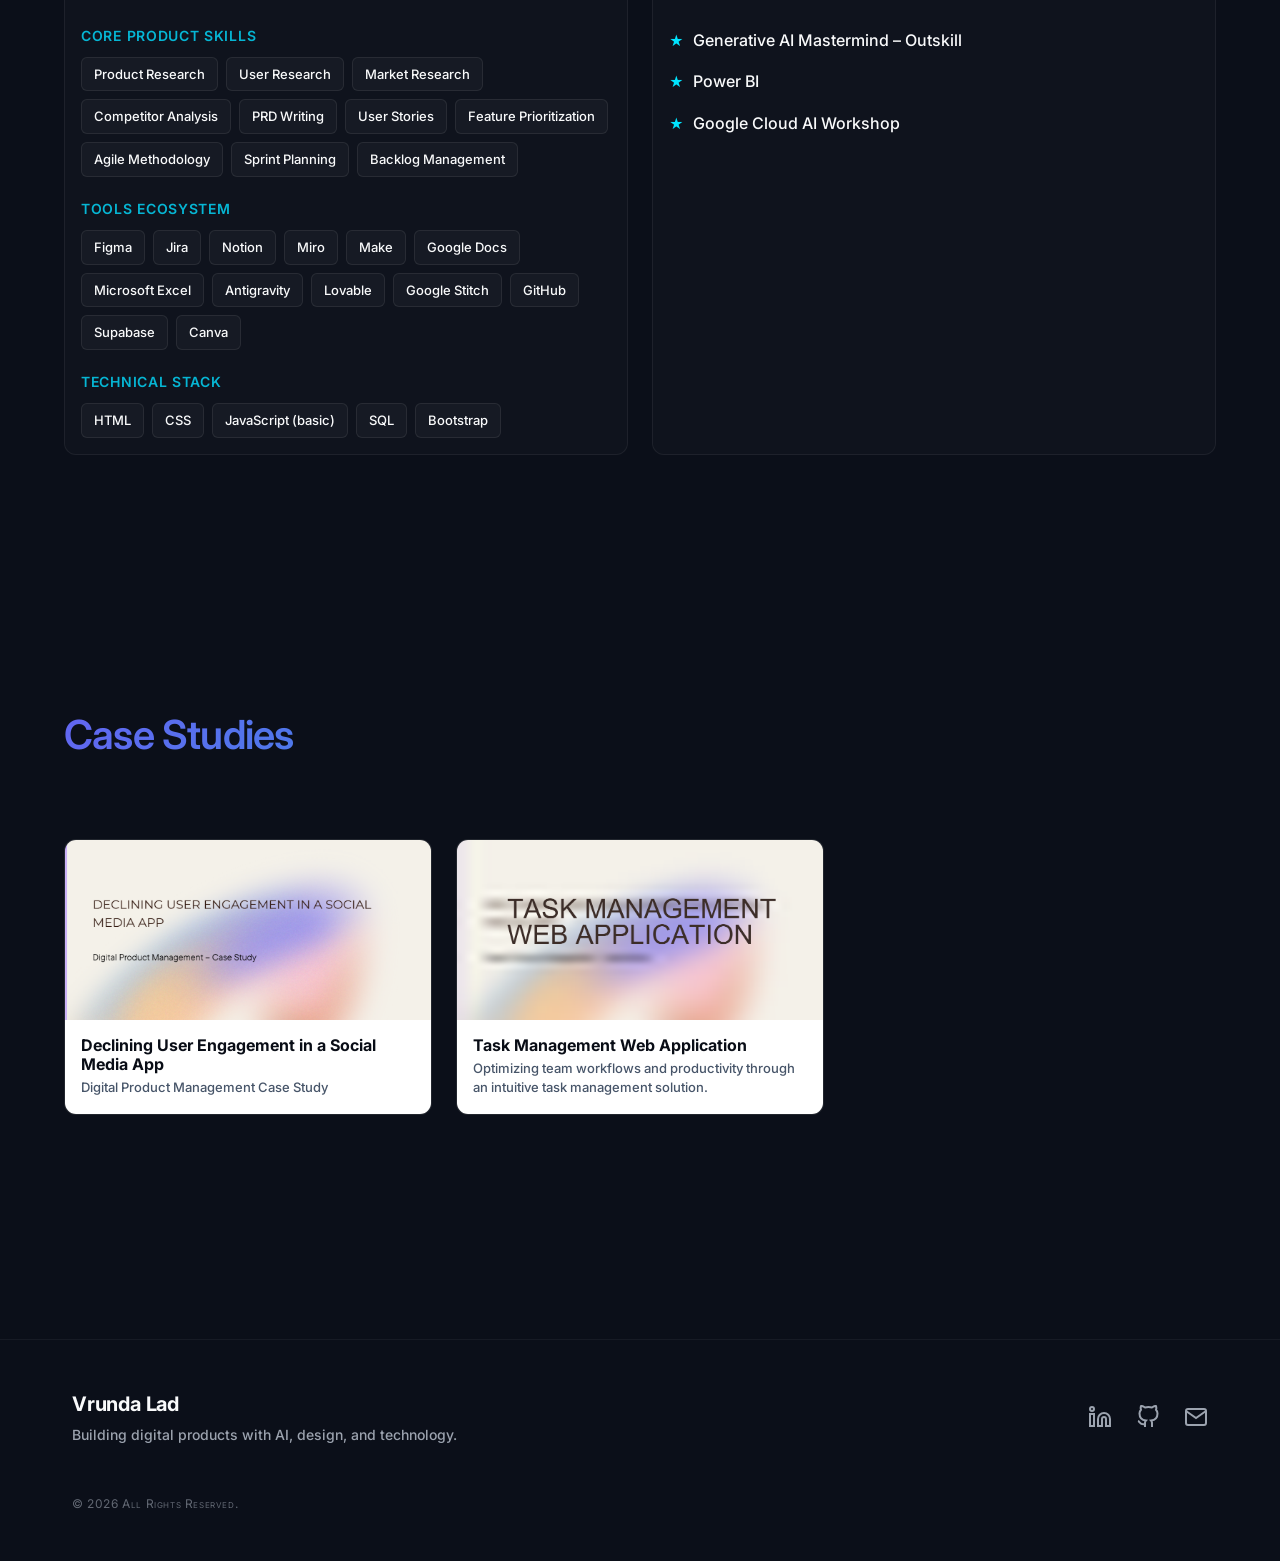
==== commit f7320f6a: "fix: enforce strict viewport scale and correct left-alignment on mobile" ====
--- a/index.html
+++ b/index.html
@@ -2,7 +2,7 @@
 <html lang="en" data-theme="dark">
 <head>
     <meta charset="UTF-8">
-    <meta name="viewport" content="width=device-width, initial-scale=1.0">
+    <meta name="viewport" content="width=device-width, initial-scale=1.0, maximum-scale=1.0, user-scalable=0">
     <title>Portfolio | Associate Product Manager & AI Builder</title>
     <meta name="description" content="I build user-centric digital products using research, design, AI, and technology.">
     
--- a/styles.css
+++ b/styles.css
@@ -48,6 +48,11 @@
     scroll-behavior: smooth;
 }
 
+html, body {
+    max-width: 100vw;
+    overflow-x: hidden;
+}
+
 body {
     background-color: var(--c-navy);
     color: var(--c-gray);
@@ -55,7 +60,6 @@
     line-height: 1.6;
     -webkit-font-smoothing: antialiased;
     -moz-osx-font-smoothing: grayscale;
-    overflow-x: hidden;
 }
 
 ::selection {
@@ -125,6 +129,7 @@
 .bg-glow {
     position: absolute;
     width: 600px;
+    max-width: 100vw;
     height: 600px;
     background: radial-gradient(circle, rgba(99,102,241,0.1) 0%, rgba(11,15,25,0) 70%);
     border-radius: 50%;
@@ -774,19 +779,37 @@
         grid-column: span 1;
     }
     .hero-left {
-        align-items: center;
-        text-align: center;
-        padding-top: 4rem;
+        align-items: flex-start;
+        text-align: left;
+        padding-top: 2rem;
     }
     .hero-subtitle {
         max-width: 100%;
+        text-align: left;
     }
     .hero-actions {
-        justify-content: center;
+        justify-content: flex-start;
     }
     .hero-right {
-        height: 500px;
-        margin-top: 3rem;
+        height: 400px;
+        margin-top: 2rem;
+    }
+    .profile-showcase {
+        max-width: 100%;
+        height: 350px;
+    }
+    .profile-image-container {
+        width: 280px;
+        height: 280px;
+    }
+    .badge-1, .badge-2 {
+        transform: scale(0.85);
+    }
+    .badge-1 {
+        left: 0;
+    }
+    .badge-2 {
+        right: 0;
     }
 }
 @media (max-width: 768px) {
@@ -2947,9 +2970,9 @@
     font-size: 13px;
     font-weight: 500;
     color: #475569;
-    white-space: nowrap;
-    overflow: hidden;
-    text-overflow: ellipsis;
+    line-height: 1.5;
+    /* allow text to wrap on mobile */
+    white-space: normal;
 }
 
 /* Project Modal Overlay */
@@ -3105,7 +3128,7 @@
 }
 
 /* Project Thumbnail Grid */
-@media (max-width: 480px) {
+@media (max-width: 768px) {
     .project-thumbnail-grid {
         grid-template-columns: 1fr !important;
     }
